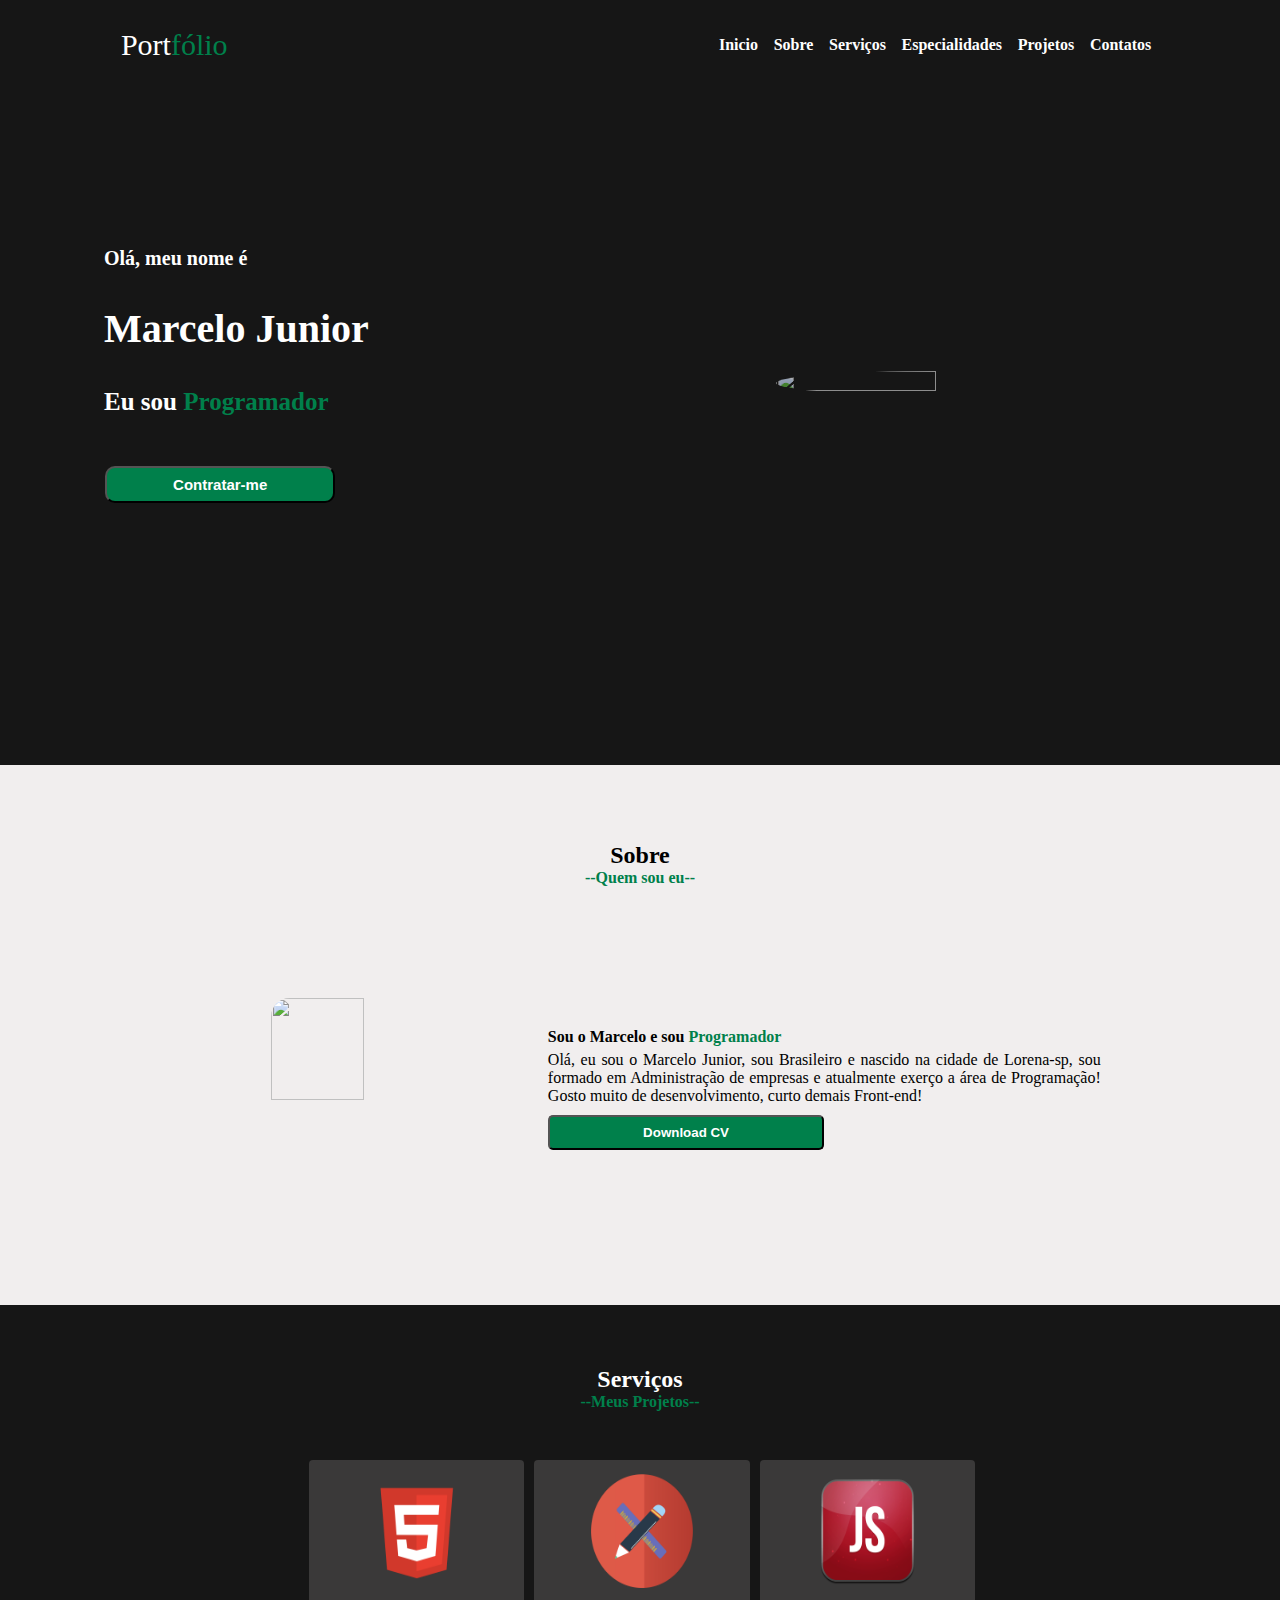
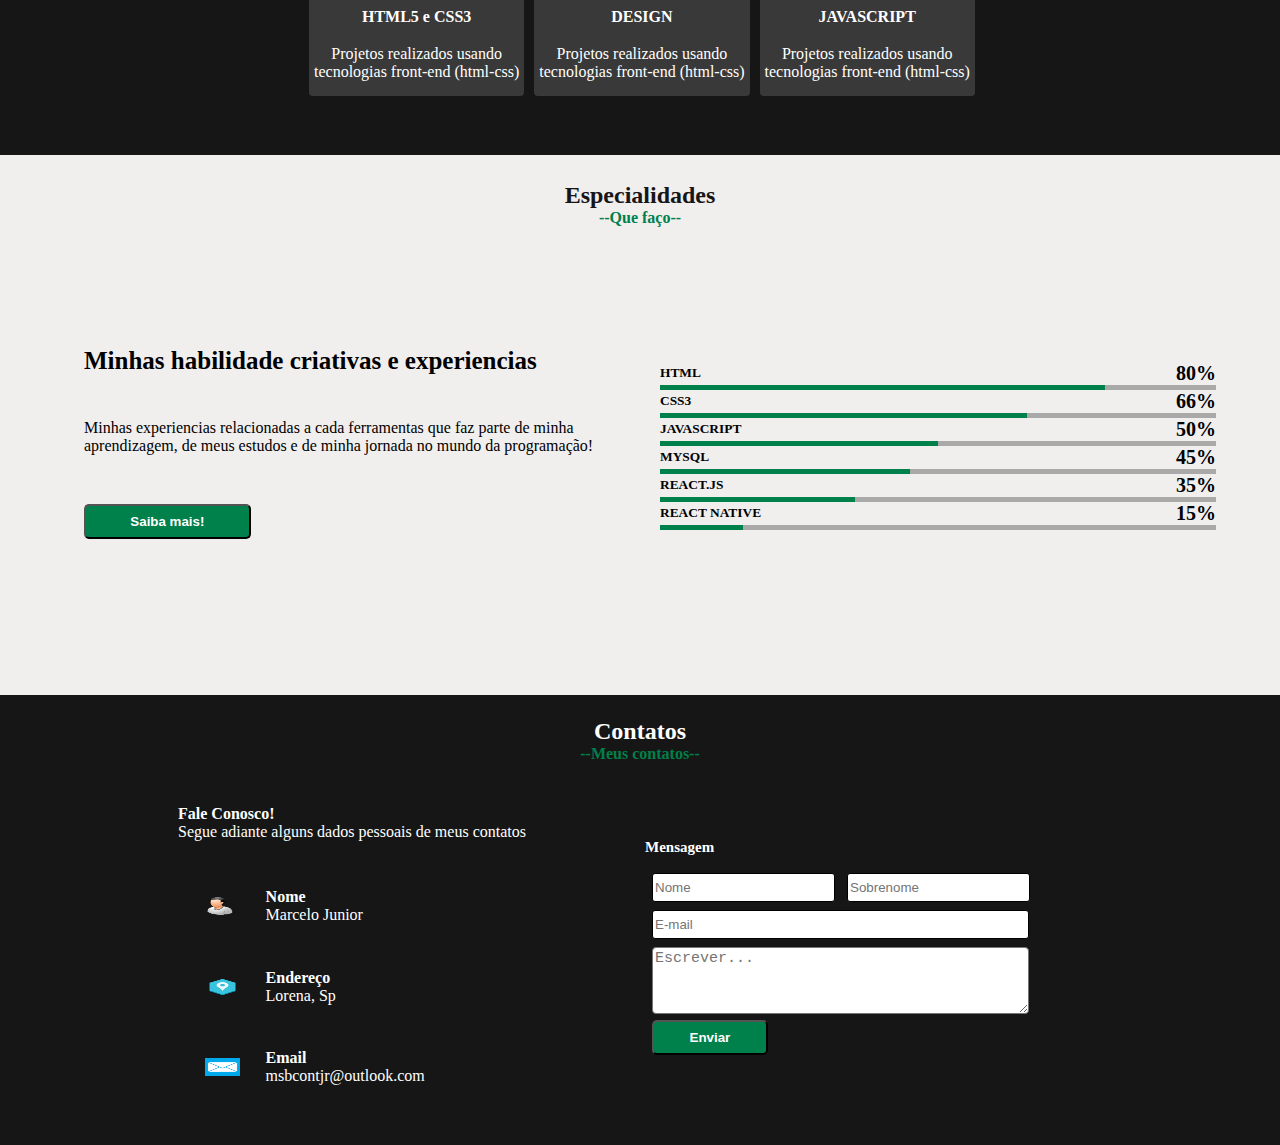
==== index.html @ 2ca40f36 "commit atualiado page projetos" ====
<!DOCTYPE html>
<html lang="en">
<head>
    <meta charset="UTF-8">
    <meta http-equiv="X-UA-Compatible" content="IE=edge">
    <meta name="viewport" content="width=device-width, initial-scale=1.0">
    <link rel="stylesheet" href="css/style.css">
    <title>Document</title>
    <script src="https://kit.fontawesome.com/20345792df.js" crossorigin="anonymous"></script>
</head>
<body>
    <!--HEADER COM NAV-->
    <div class="headerNavBar">
        <div>
            <span class="headerNavBarTemaPortifolio">Port<span class="headerNavBarTemafolio">fólio</span></span>
        </div>
            <div class="menu-toggle">
                <div class="one"></div>
                <div class="two"></div>
                <div class="three"></div>
            </div>
        <div class="headerNavBarLinks">
            <div>
                <a class="nav-link" href="#">Inicio</a>
            </div>
            <div>
                <a class="nav-link" href="#sobreLink">Sobre</a>
            </div>

            <div>
                <a class="nav-link" href="#servicoLink">Serviços</a>
            </div>
            <div>
                <a class="nav-link" href="#especialidadeLink">Especialidades</a>
            </div>
            <div>
                <a href="./page/projects.html" class="nav-link" href="#">Projetos</a>
            </div>
            <div>
                <a class="nav-link" href="#contatoLink">Contatos</a>
            </div>
        </div>
    </div>

    <!--APRESENTAÇAO COM FOTO-->
    <div class="apresentaçaoComFoto">
        <div class="apresentaçaoComFotoInformacoes">
            <h5>Olá, meu nome é</h5>
            <h2>Marcelo Junior</h2>
            <h4>Eu sou <span>Programador</span></h4>
            <button>Contratar-me</button>
        </div>
        <div class="apresentaçaoComFotoIMG">
            <img src="./img/eu1.jpg" alt="">
        </div>
    </div>

    <!--SOBRE QUEM SOU EU-->
    <div class="blocoBranco">
        <div class="sobreQuemSouEu">
            <a name='sobreLink'></a>
            <div class="sobreQuemSouEuTitulo">
                <h2>Sobre</h2>
                <h4>--Quem sou eu--</h4>
            </div>
            <div  class="sobreQuemSouEuFotoEInformacao">
                <div class="sobreQuemSouEuFotoEInformacaoFOTO">
                    <img src="./img/eu2.jpg" alt="">
                </div>
                <div class="sobreQuemSouEuFotoEInformacaoINFO">
                    <h4>Sou o Marcelo e sou <span>Programador</span></h4>
                    <p>Olá, eu sou o Marcelo Junior, sou Brasileiro e nascido na cidade de Lorena-sp,
                        sou formado em Administração de empresas e atualmente exerço a área de Programação!
                        Gosto muito de desenvolvimento, curto demais Front-end!
                    </p>
                    <div class="sobreQuemSouEuFotoEInformacaobtn">
                        <button id="btnDowloadCurriculo" onclick="DowloadCurriculo()">Download CV</button>
                    </div>
                </div>
            </div>
        </div>
    </div>

    <!--SERVIÇOS-->
    <div class="blocoPreto">
        <div class="servicos">
            <a name='servicoLink'></a>
            <div class="contatoTitulo">
                <h2>Serviços</h2>
                <h4><span>--</span>Meus Projetos<span>--</span></h4>
            </div>
            <div class="servicosCards">
                <div class="servicosCardsIndividual">
                    <img src="./img/html.ico" alt="">
                    <h4>HTML5 e CSS3</h4>
                    <p>Projetos realizados usando </br>tecnologias front-end (html-css)</p>
                </div>
                <div class="servicosCardsIndividual">
                    <img src="./img/design.ico" alt="">
                    <h4>DESIGN</h4>
                    <p>Projetos realizados usando </br>tecnologias front-end (html-css)</p>
                </div>
                <div class="servicosCardsIndividual">
                    <img src="./img/back.ico" alt="">
                    <h4>JAVASCRIPT</h4>
                    <p>Projetos realizados usando </br>tecnologias front-end (html-css)</p>
                </div>
                <div class="servicosCardsIndividual">
                    <img src="./img/Php.ico" alt="">
                    <h4>PHP</h4>
                    <p>Projetos realizados usando </br>tecnologias front-end (html-css)</p>
                </div>
                <div class="servicosCardsIndividual">
                    <img src="./img/REACT.png" alt="">
                    <h4>REACT.JS</h4>
                    <p>Projetos realizados usando </br>tecnologias front-end (html-css)</p>
                </div>
                <div class="servicosCardsIndividual">
                    <img src="./img/reactNative.ico" alt="">
                    <h4>REACT NATIVE</h4>
                    <p>Projetos realizados usando </br>tecnologias front-end (html-css)</p>
                </div>
            </div>    
        </div>
    </div>
    
    <!--ESPECIALIDADES-->
    <div class="blocoBranco mobileEspecialidade">
        <div class="Especialidade">
            <a name='especialidadeLink'></a>
            <div class="servicosTitulo">
                <h2>Especialidades</h2>
                <h4><span>--</span>Que faço<span>--</span></h4>
            </div>
            <div  class="EspecialidadeTextoEItens">
                <div class="EspecialidadeTexto">
                    <h3>Minhas habilidade criativas e experiencias</h3>
                    <p>Minhas experiencias relacionadas a cada ferramentas que faz parte de minha<br>
                        aprendizagem, de meus estudos e de minha jornada no mundo da programação!
                    </p>
                    <button>Saiba mais!</button>
                </div>
                <div class="EspecialidadeTodosItens">
                    <div class="EspecialidadeTodosItensItensEPorcentagens">
                        <h6>HTML</h6>
                        <span>80%</span>
                    </div>
                    <div class="LineEspecialHorizontal html"></div>
                    <div class="EspecialidadeTodosItensItensEPorcentagens">
                        <h6>CSS3</h6>
                        <span>66%</span>
                    </div>
                    <div class="LineEspecialHorizontal css"></div>
                    <div class="EspecialidadeTodosItensItensEPorcentagens">
                        <h6>JAVASCRIPT</h6>
                        <span>50%</span>
                    </div>
                    <div class="LineEspecialHorizontal js"></div>
                    <div class="EspecialidadeTodosItensItensEPorcentagens">
                        <h6>MYSQL</h6>
                        <span>45%</span>
                    </div>
                    <div class="LineEspecialHorizontal msq"></div>
                    <div class="EspecialidadeTodosItensItensEPorcentagens">
                        <h6>REACT.JS</h6>
                        <span>35%</span>
                    </div>
                    <div class="LineEspecialHorizontal reactjs"></div>
                    <div class="EspecialidadeTodosItensItensEPorcentagens">
                        <h6>REACT NATIVE</h6>
                        <span>15%</span>
                    </div>
                    <div class="LineEspecialHorizontal reactnative"></div>
                </div>
            </div>
        </div>
    </div>
    <!--CONTATOS-->
    <div class="blocoPreto mobileContact">
        <div class="contatos">
            <a name='contatoLink'></a>
            <div class="contatoTitulo">
                <h2 class="tituloContatos">Contatos</h2>
                <h4><span>--</span>Meus contatos<span>--</span></h4>
            </div>
            <div class="contatosTextoEINPUTS">
                <div class="textoEInfo">
                    <div>
                        <h4>Fale Conosco!</h4>
                        <p>Segue adiante alguns dados pessoais de meus contatos</p>
                    </div>
                    <div class="textoEInfoItens">
                        <div class="textoEInfoCadaItens">
                            <div  class="textoEInfoCadaItensIMG">
                                <img src="./img/People.ico" alt="">
                            </div>
                            <div class="textoEInfoCadaItensINFO">
                                <span>Nome</span>
                                <p>Marcelo Junior</p>
                            </div>
                        </div>

                        <div class="textoEInfoCadaItens">
                            <div class="textoEInfoCadaItensIMG">
                                <img src="./img/Location.ico" alt="">
                            </div>
                            <div class="textoEInfoCadaItensINFO">
                                <span>Endereço</span>
                                <p>Lorena, Sp</p>
                            </div>
                        </div>

                        <div class="textoEInfoCadaItens">
                            <div class="textoEInfoCadaItensIMG">
                                <img src="./img/email.ico" alt="">
                            </div>
                            <div class="textoEInfoCadaItensINFO">
                                <span>Email</span>
                                <p>msbcontjr@outlook.com</p>
                            </div>
                        </div>
                    </div>
                </div>
                <div class="textoEInfoTxtINputButton">
                    <span>Mensagem</span>
                        <form action="https://api.staticforms.xyz/submit" method="post" class="card">
                            <div class="textoEInfoINput">
                                <input type="hidden" name="accessKey" value="f917bb33-921a-4ef4-b7b9-d3a45cd96eb2">
                                <input type="hidden" name="redirectTo" value="https://marcelinho21junior.github.io/meuPortifolio">
                                <div>
                                    <input type="text" class="nameEmail" id="name" required='true' name="name" placeholder="Nome">
                                    <input type="text" class="nameEmail" id="sobrename" required='true' name="sobrenome" placeholder="Sobrenome">
                                </div>
                                <div class="textoEInfoINputSobrenome">
                                    <input type="text" class="sobrenome" required='true' name="email" placeholder="E-mail">
                                </div>
                                <div class="textoEInfoINputTextarea">
                                    <textarea placeholder="Escrever..." name="message"></textarea>
                                </div>
                                
                                <button onclick="enviar()">Enviar</button>
                                <div id="res"></div>
                            </div>
                        </form>
                </div>
            </div>
        </div> 
    </div>
    <script src="./script/script.js"></script>
</body>
</html>
</body>
</html>
---- css/style.css ----
@import url('https://fonts.googleapis.com/css2?family=Ubuntu:ital,wght@1,300&display=swap');

*{
    margin: 0;
}

body{
    height: 100vh;
    width: 100vw;
    /*background-color: rgb(22, 22, 22);*/
}

/*-----------------headerNavBar-----------------*/
.headerNavBar{
    display: flex;
    justify-content:space-around;
    align-items: center;
    flex-direction: row;
    background-color: rgb(22, 22, 22);
    color: white;
    height: 10%;
    width: 100%;
    position: fixed;
}


.headerNavBarTemaPortifolio{
    font-size: 30px;
}

.headerNavBarTemafolio{
    color: #00804b;;
}

.headerNavBarLinks{
    display: flex;
    justify-content:space-around;
    align-items: center;
    flex-direction: row;
    width: 35%;
}

.nav-link{
    color: white;
    font-weight: 600;
    text-decoration: none;
}

.nav-link:hover{
    color: #00804b;
    font-weight: 600;
}

/*APRESENTAÇAO COM FOTO*/
.apresentaçaoComFoto{
    display: flex;
    justify-content:space-around;
    align-items:center;
    flex-direction: row;
    width: 100%;
    height: 85%;
    background-color: rgb(22, 22, 22);
}

.apresentaçaoComFotoIMG{
    width: 50%;
    display: flex;
    justify-content: center;
}

.apresentaçaoComFoto img{
    height: 50%;
    width: 50%;
    margin: 0 50px;
    border-radius: 50%;
    opacity: 70%;
}

.apresentaçaoComFotoInformacoes{
    display: flex;
    flex-direction: column;
    justify-content: space-around;
    color: white;
    width: 30%;
    height: 40%;
    margin: 0 80px;
}

.apresentaçaoComFotoInformacoes h5{/*ola meu nome é*/
    font-size: 20px;
}

.apresentaçaoComFotoInformacoes h2{/*marcelo junior*/
    font-size: 40px;
}

.apresentaçaoComFotoInformacoes h4{/*eu sou...programador*/
    font-size: 25px;
}

.apresentaçaoComFotoInformacoes h4 span{/*programador*/
    color: #00804b;
}

.apresentaçaoComFotoInformacoes button{/*Button*/
    margin: 15px 1px;/*cima e baixo*/
    background-color: #00804b;
    color: white;
    width: 60%;
    padding: 8px;
    font-size: 15px;
    font-weight: 600;
    border-radius: 10px;
}

.apresentaçaoComFotoInformacoes button:hover{/*Button hover*/
    margin: 15px 1px;/*cima e baixo*/
    background-color: rgb(22, 22, 22);
    color: #00804b;
    transition: background-color .5s;
}

/*SOBRE QUEM SOU EU*/
.sobreQuemSouEu{
    display: flex;
    justify-content:space-around;
    align-items: center;
    flex-direction: column;
    height: 90%;
    width: 90%;
}

.sobreQuemSouEu img{
    height: 55%;
    width: 50%;
    border-radius: 10%;
}

.sobreQuemSouEuTitulo{/*TITULO SOBRE E QUEM SOU EU*/
    display: flex;
    justify-content:center;
    align-items: center;
    flex-direction: column;
    width: 100%;
}

.sobreQuemSouEuTitulo h4{/*TITULO QUEM SOU EU*/
    color: #00804b;
}

.sobreQuemSouEuFotoEInformacao{
    display: flex;
    justify-content:space-around;
    align-items: center;
    flex-direction: row;
    width: 80%;
    height: 70%;
}

.sobreQuemSouEuFotoEInformacaoFOTO{/*esquerdo foto*/
    display: flex;
    justify-content:center;
    align-items: center;
    width: 40%;
    height: 100%;
}

.sobreQuemSouEuFotoEInformacaoINFO{/*Direito Informaçoes e button*/
    display: flex;
    justify-content:center;
    align-items: center;
    flex-direction: column;
    width: 60%;
    height: 100%;
}

.sobreQuemSouEuFotoEInformacaoINFO h4{/*Eu sou o marcelo e sou...*/
    width: 100%;
    text-align: start;
}

.sobreQuemSouEuFotoEInformacaoINFO h4 span{/*...programador*/
    color: #00804b;
}

.sobreQuemSouEuFotoEInformacaoINFO p{/*texto de apresentação*/
    text-align: justify;
    margin: 5px 0;
    font-weight: 500;
}

.sobreQuemSouEuFotoEInformacaobtn{/*info e foto posicionamento butao*/
    width: 100%;
    text-align: end;
}

.sobreQuemSouEuFotoEInformacaoINFO button{/*info e foto butao*/
    display: flex;
    justify-content: center;
    align-items: center;
    padding: 8px;
    border-radius: 5px;
    width: 50%;
    margin: 5px 0;
    background-color: #00804b;
    color: white;
    font-weight: 600;
}

.sobreQuemSouEuFotoEInformacaoINFO button:hover{/*info e foto butao HOVER*/
    background-color: white;
    color:#00804b ;
    transition: background-color .5s;
}

/*SERVIÇOS*/
.servicos{/*SERVIÇOS*/
    display: flex;
    justify-content:space-around;
    align-items: center;
    flex-direction: column;
    height: 90%;
    width: 70%;
}

.servicosTitulo{/*SERVIÇOS tema*/
    display: flex;
    justify-content:center;
    align-items: center;
    flex-direction: column;
    min-width: 110px;
}

.servicosTitulo h2{
    color: white;
}

.servicosTitulo h4{
    color: #00804b;
}

.servicosCards{
    display: flex;
    justify-content:start;
    align-items: center;
    flex-direction: row;
    overflow-x: scroll;
    overflow-y: hidden;
    white-space: nowrap;
    height: 70%;
    width: 75%;
}

.servicosCards::-webkit-scrollbar-thumb{
    background-color: rgb(58, 57, 57, 0.8);
    border-radius: 10px;
}

.servicosCards::-webkit-scrollbar{
    width: auto;
}

.servicosCardsIndividual{
    display: flex;
    justify-content:space-around;
    align-items: center;
    flex-direction: column;
    background: rgb(58, 57, 57);
    border-radius: 4px;
    padding: 5px;
    margin: 0 5px;
    height: 80%;
    width: auto;
}

.servicosCardsIndividual:hover{
    background: #00804b;
    transition: background-color .5s;
}

.servicosCardsIndividual img{
    height: 50%;
    width: 50%;
}

.servicosCardsIndividual i{
    color: burlywood;
}

.servicosCardsIndividual h4{
    color: white;
}

.servicosCardsIndividual p{
    text-align: center;
    font-size: auto;
    color: white;
}


/*ESPECIALIDADES*/
.Especialidade{
    height: 90%;
    width: 90%;
}

.servicosTitulo h2{
    color: rgb(22, 22, 22);
}

.EspecialidadeTextoEItens{
    display: flex;
    justify-content:center;
    align-items: center;
    flex-direction: row;
    height: 90%;
    width: 100%;
}

.EspecialidadeTexto{
    display: flex;
    justify-content: space-between;
    align-items: flex-start;
    flex-direction: column;
    width: 50%;
    height: 45%;
    margin: 0 20px;
}

.EspecialidadeTexto h3{
    font-size: 25px;
    font-weight: 600;
}

.EspecialidadeTexto button{
    display: flex;
    justify-content: center;
    align-items: center;
    padding: 8px;
    border-radius: 5px;
    width: 30%;
    margin: 5px 0;
    background-color: #00804b;
    color: white;
    font-weight: 600;
}

.EspecialidadeTexto button:hover{/*info e foto butao HOVER*/
    background-color: white;
    color:#00804b ;
    transition: background-color .5s;
}

.EspecialidadeTodosItens{
    width: 50%;
}

.EspecialidadeTodosItensItensEPorcentagens{
    display: flex;
    justify-content: space-between;
    align-items: center;
    font-size: 20px;
    font-weight: 700;
}

.LineEspecialHorizontal{
    width: 100%;
    height: 5px;
    background: darkgrey;
    position: relative;
}

.LineEspecialHorizontal::before{
    content: '';
    position: absolute;
    width: 80%;
    height: 100%;
    background-color: #00804b;
}

.html::before{
    width: 80%;
}

.css::before{
    width: 66%;
}

.js::before{
    width: 50%;
}

.msq::before{
    width: 45%;
}

.reactjs::before{
    width: 35%;
}

.reactnative::before{
    width: 15%;
}


/*CONTATOS*/
.contatos{
    height: 90%;
    width: 90%;
    color: white;
}

.contatoTitulo{
    display: flex;
    justify-content:center;
    align-items: center;
    flex-direction: column;
    min-width: 110px;
    color: white;
}

.contatoTitulo h4{
    color: #00804b;
}

.contatosTextoEINPUTS{
    display: flex;
    justify-content: space-around;
    align-items: center;
    height: 90%;
    width: 100%;
}

.textoEInfo{
    display: flex;
    justify-content: space-around;
    align-items: center;
    flex-direction: column;
    height: 90%;
    width:50%;
}

.textoEInfoItens{
    display: flex;
    justify-content: space-between;
    align-items: flex-start;
    flex-direction: column;
    width: 80%;
    flex-direction: column;
    width: 60%;
    height: 60%;
}

.textoEInfoCadaItens{
    display: flex;
    flex-direction: row;
    align-items: center;
    justify-content: space-around;
    width: 100%;
}

.textoEInfoCadaItensIMG{
    display: flex;
    justify-content: center;
    align-items: center;
    height: 100%;
    width: 30%;
}

.textoEInfoCadaItensIMG img{
    height: 50%;
    width: 40%;
}

.textoEInfoCadaItensINFO{
    height: 100%;
    width: 90%;
}

.textoEInfoCadaItensINFO span{
    font-weight: 900;
    width: 50%;
}

.textoEInfoTxtINputButton{
    display: flex;
    flex-direction: column;
    justify-content: center;
    align-items: flex-start;
    height: 87%;
    width: 50%;
}

.textoEInfoTxtINputButton span{
    font-size: 15px;
    font-weight: 600;
    color: white;
    margin: 5px 5px;
}

.textoEInfoINput{
    display: flex;
    flex-direction: column;
    justify-content: center;
    align-items: flex-start;
    margin: 8px;
    height: 100%;
}

.textoEInfoINput input{
    height: 25px;
    border-radius: 3px;
    border: 1px solid black;
    margin: 4px;
}

.textoEInfoINputSobrenome{
    width: 100%;
}

.sobrenome{
    width: 96%;
}

.textoEInfoINputTextarea{
    width: 100%;
    height: 100%;
}

.textoEInfoINput textarea{
    margin: 4px;
    width: 96%;
    height: 90%;
    border-radius: 4px;
    font-size: 15px;
}

.textoEInfoTxtINputButton button{
    display: flex;
    justify-content: center;
    align-items: center;
    padding: 8px;
    border-radius: 5px;
    width: 30%;
    margin: 9px 4px;
    background-color: #00804b;
    color: white;
    font-weight: 600;
    cursor: pointer;
}

.textoEInfoTxtINputButton button:hover{
    background-color: white;
    color:#00804b ;
    transition: background-color .5s;
}


/*BLOCOS*/
.blocoBranco{
    display: flex;
    justify-content:space-around;
    align-items: center;
    flex-direction: row;
    background-color: rgb(241, 238, 238);
    width: 100%;
    height: 60%;
}

.blocoPreto{
    display: flex;
    justify-content:space-around;
    align-items: center;
    flex-direction: row;
    background-color: rgb(22, 22, 22);
    width: 100%;
    height: 50%;
}

/*MOBILE*/
@media(max-width:540px){
    .headerNavBarTemaPortifolio{
        display: none;
    }

    .headerNavBarLinks{
        display: none;
    }

    .one,.two,.three{
        background-color: #fff;
        width: 100%;
        height: 5px;
        margin: 6px auto;

        transition-duration: 0.3s;
    }
    
    .menu-toggle{
        width: 40px;
        height:0;
        margin-left: 180px;
    }

    .headerNavBar.on{
        position: absolute;
        top: 0;
        left: 0;

        width: 100vw;
        height: 100vh;
        background-color: #00804b;

        z-index: 10;

        display: flex;
        justify-content: center;
        align-items: center;
    }

    .headerNavBar.on .headerNavBarLinks{
        display: block;
        height: 100%;
        width: 100%;
    }

    .headerNavBar.on .menu-toggle{
        position: absolute;
        right: 80px;
        top: 22px;
        height: auto;
        background-color: red;
    }

    .headerNavBar.on .menu-toggle .one{
        transform: rotate(45deg) translate(7px, 7px);
    }

    .headerNavBar.on .menu-toggle .two{
        opacity: 0;
    }

    .headerNavBar.on .menu-toggle .three{
        transform: rotate(-45deg) translate(8px, -9px);
    }

    .headerNavBar.on .headerNavBarLinks div{
        text-align: center;
        display: block;
    }

    .headerNavBar.on .headerNavBarLinks a{
        transition-duration: 0.5;
        font-size: 1rem;
        line-height: 6rem;
        display: block;
    }

    /*eu sou marcelo*/
    .apresentaçaoComFoto{
        display: flex;
        flex-direction: column;
        justify-content: center;
        align-items: center;
        text-align: center;
        width: 100%;
    }

    .apresentaçaoComFoto button{
        display: flex;
        align-items: center;
        justify-content: center;
        width: 100%;
    }

    .apresentaçaoComFoto img{
        display: none;
    }

    /*sobreQuemSouEu*/
    .sobreQuemSouEuTitulo{
        display: none;
    }

    .sobreQuemSouEuFotoEInformacao{
        display: flex;
        align-items: center;
        justify-content: center;
        flex-direction: column;
        height: 100%;
    }

    .sobreQuemSouEuFotoEInformacaoINFO{
        display: flex;
        align-items: center;
        justify-content: center;
        width: 100%;
    }

    .sobreQuemSouEuFotoEInformacaoINFO h4{
        text-align: center;
        font-weight: 900;
    }

    .sobreQuemSouEuFotoEInformacaobtn button{
        width: 100%;
    }

    /*ESPECIALIDADES*/
    .mobileEspecialidade{
        display: flex;
        flex-direction: column;
        height: 90%;
    }

    .servicosTitulo{
        display: none;
    }

    .EspecialidadeTexto{
        text-align: center;
    }

    .EspecialidadeTextoEItens{
        display: flex;
        justify-content: space-around;
        align-items: center;
        flex-direction: column;
        height: 100%;
        width: 100%;
    }

    .EspecialidadeTodosItensItensEPorcentagens{
        display: flex;
        width: 100%;
    }

    .EspecialidadeTextoEItens button{
        display: none;
    }

    /*CONTATOS*/
    .mobileContact{
        display: flex;
        height: 90%;
        width: 100%;
    }

    .contatoTitulo{
        display: none;
    }

    .contatosTextoEINPUTS{
        height: 100%;
        width: 100%;
        display: flex;
        flex-direction: column;
    }

    .textoEInfo{
        display: flex;
        justify-content: space-around;
        align-items: flex-start;
    }

    .textoEInfoCadaItens{
        width: 250px;
    }

    .textoEInfoCadaItensIMG img{
        margin: 0 30px;
        width: 40%;
    }

    .textoEInfoTxtINputButton{
        width: 100%;
    }

    .textoEInfoINput{
        display: flex;
        flex-direction: column;
        width: 110%;
    }

    .textoEInfoINput input{
        width: 110%;
    }

    .textoEInfoINputSobrenome{
        width: 87%;
    }

    .textoEInfoTxtINputButton button{
        width: 98%;
    }
}
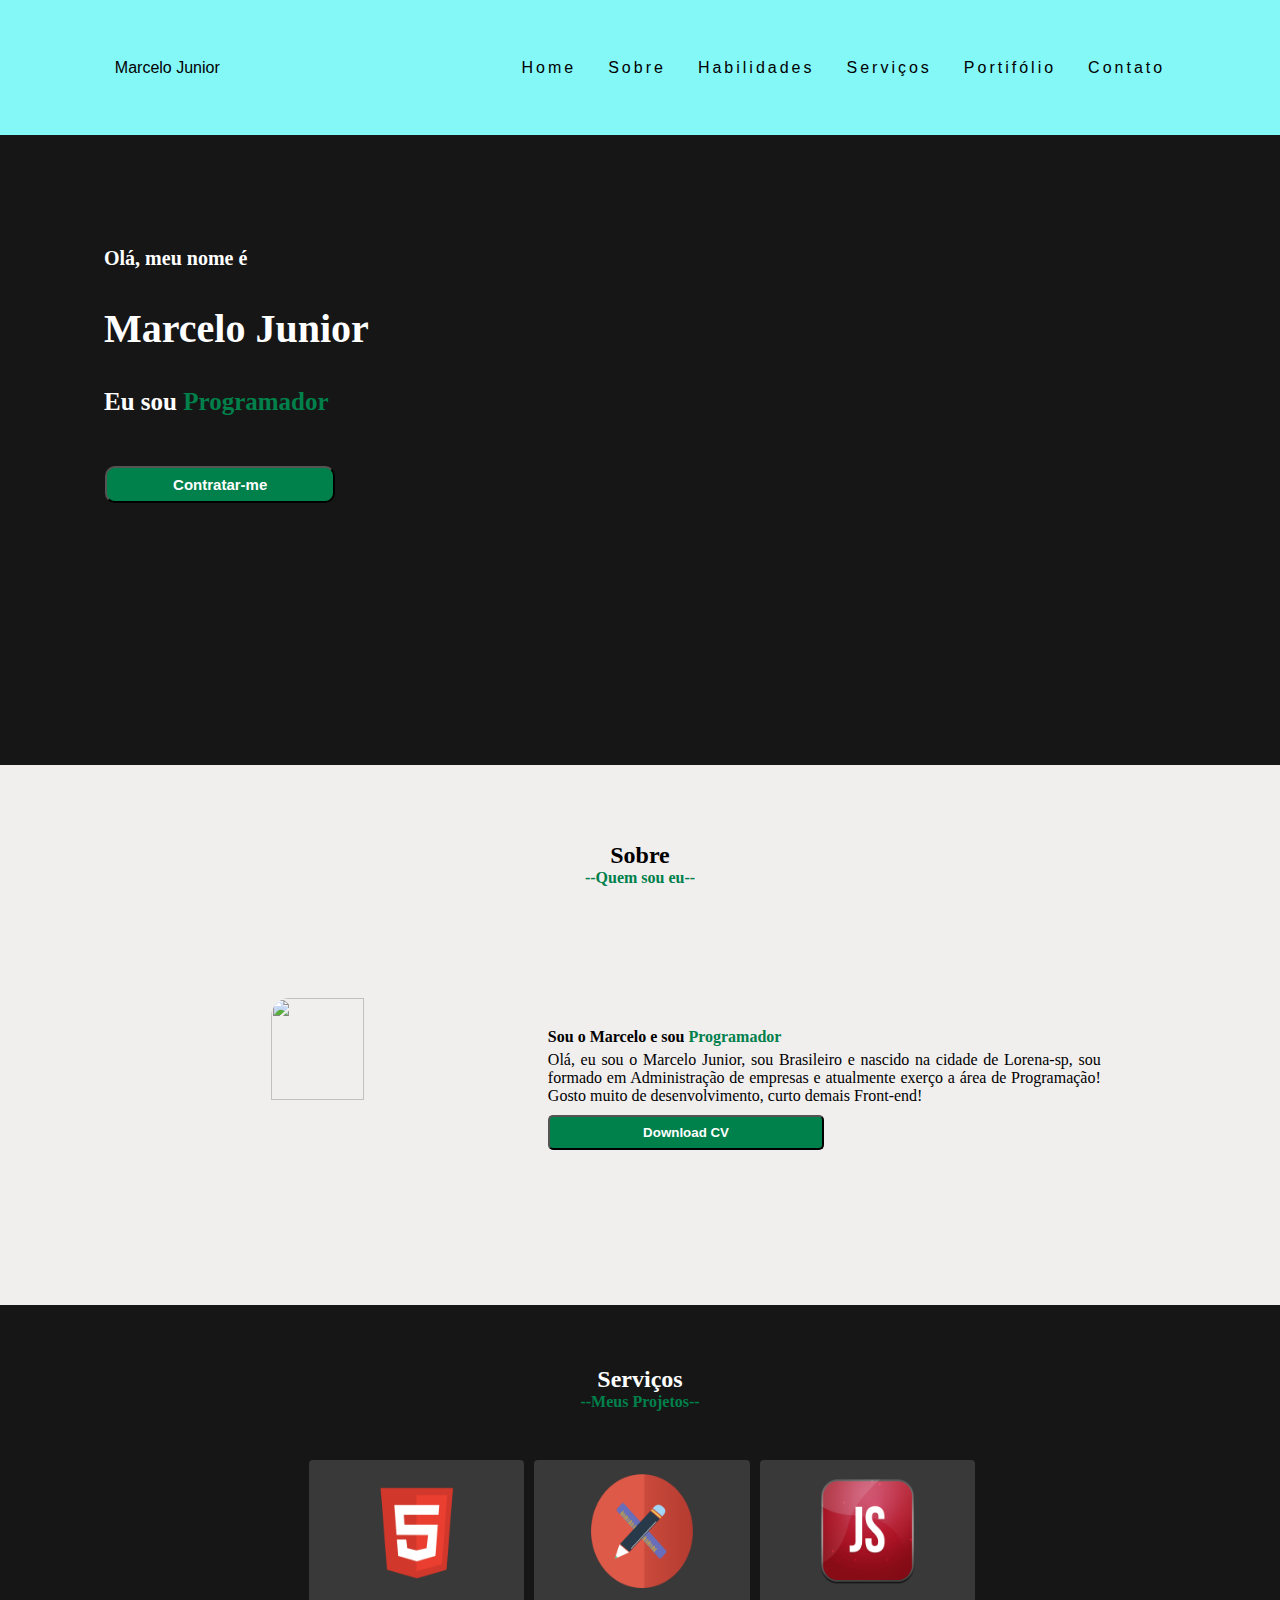
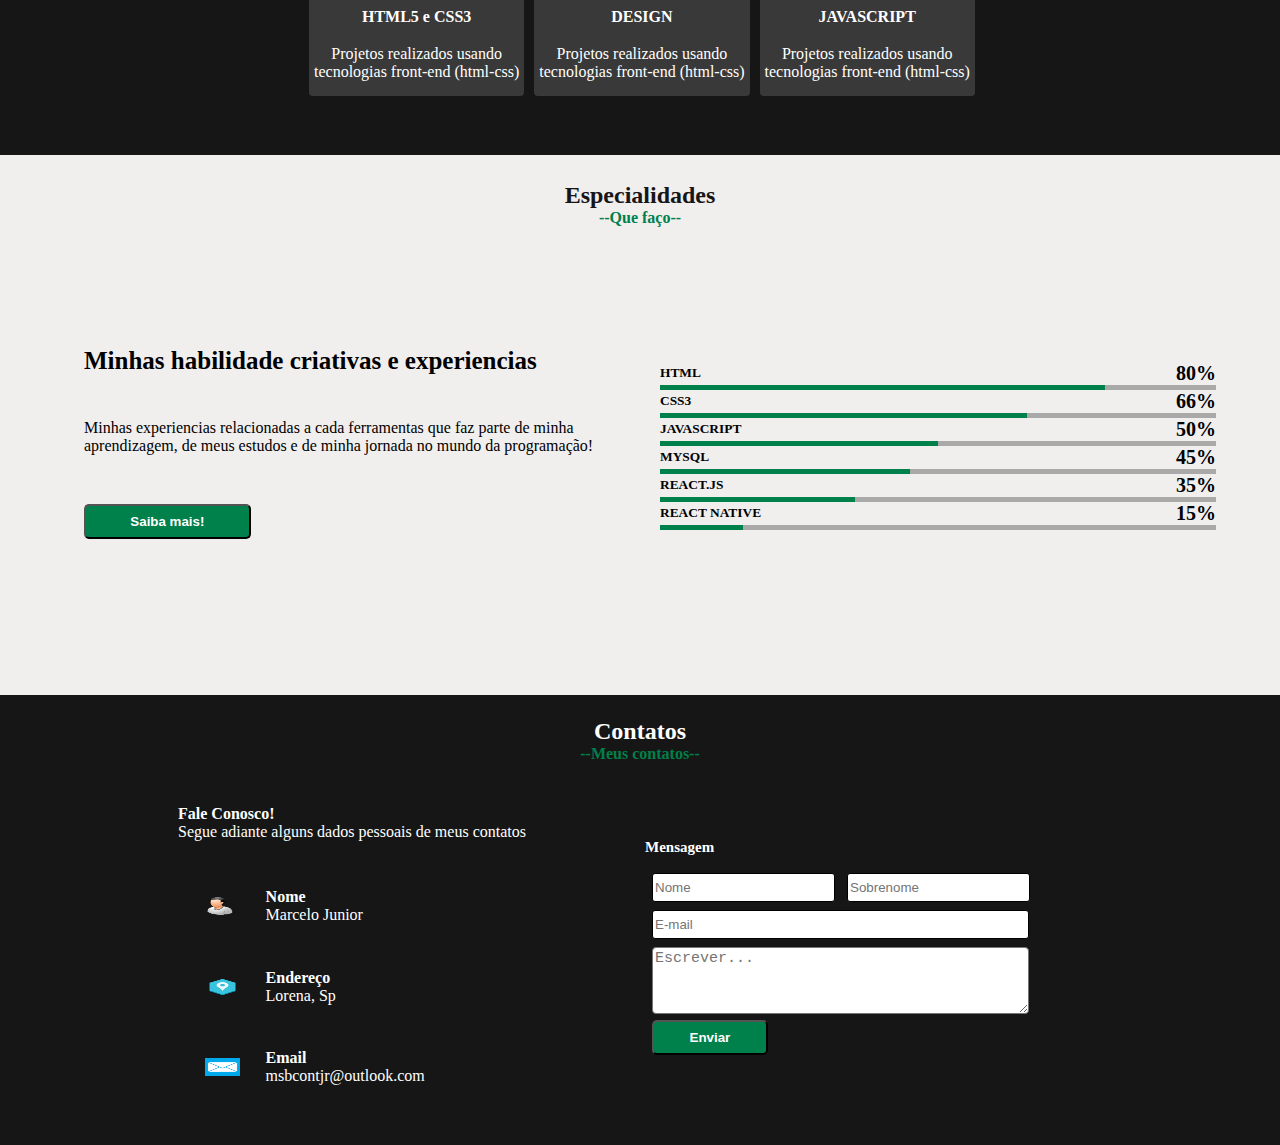
==== commit fae524de: "commit atualizaçao nav" ====
--- a/index.html
+++ b/index.html
@@ -5,41 +5,30 @@
     <meta http-equiv="X-UA-Compatible" content="IE=edge">
     <meta name="viewport" content="width=device-width, initial-scale=1.0">
     <link rel="stylesheet" href="css/style.css">
-    <title>Document</title>
+    <title>Marcelo Junior | Dev Front End</title>
     <script src="https://kit.fontawesome.com/20345792df.js" crossorigin="anonymous"></script>
 </head>
 <body>
     <!--HEADER COM NAV-->
     <div class="headerNavBar">
-        <div>
-            <span class="headerNavBarTemaPortifolio">Port<span class="headerNavBarTemafolio">fólio</span></span>
-        </div>
-            <div class="menu-toggle">
-                <div class="one"></div>
-                <div class="two"></div>
-                <div class="three"></div>
-            </div>
-        <div class="headerNavBarLinks">
-            <div>
-                <a class="nav-link" href="#">Inicio</a>
-            </div>
-            <div>
-                <a class="nav-link" href="#sobreLink">Sobre</a>
-            </div>
-
-            <div>
-                <a class="nav-link" href="#servicoLink">Serviços</a>
-            </div>
-            <div>
-                <a class="nav-link" href="#especialidadeLink">Especialidades</a>
-            </div>
-            <div>
-                <a href="./page/projects.html" class="nav-link" href="#">Projetos</a>
-            </div>
-            <div>
-                <a class="nav-link" href="#contatoLink">Contatos</a>
-            </div>
-        </div>
+        <header>
+            <nav>
+                <span>Marcelo Junior</span>
+                <div class="mobile-menu">
+                    <div class="line1"></div>
+                    <div class="line2"></div>
+                    <div class="line3"></div>
+                </div>
+                <ul class="nav-list">
+                    <li><a href="">Home</a></li>
+                    <li><a href="">Sobre</a></li>
+                    <li><a href="">Habilidades</a></li>
+                    <li><a href="">Serviços</a></li>
+                    <li><a href="">Portifólio</a></li>
+                    <li><a href="">Contato</a></li>
+                </ul>
+            </nav>
+        </header>
     </div>
 
     <!--APRESENTAÇAO COM FOTO-->
@@ -51,7 +40,8 @@
             <button>Contratar-me</button>
         </div>
         <div class="apresentaçaoComFotoIMG">
-            <img src="./img/eu1.jpg" alt="">
+            <!--<img src="./img/astronaut.svg" alt="">-->
+            
         </div>
     </div>
 
--- a/css/style.css
+++ b/css/style.css
@@ -12,43 +12,110 @@
 
 /*-----------------headerNavBar-----------------*/
 .headerNavBar{
-    display: flex;
-    justify-content:space-around;
-    align-items: center;
-    flex-direction: row;
-    background-color: rgb(22, 22, 22);
-    color: white;
-    height: 10%;
-    width: 100%;
     position: fixed;
-}
-
-
-.headerNavBarTemaPortifolio{
-    font-size: 30px;
-}
-
-.headerNavBarTemafolio{
-    color: #00804b;;
-}
-
-.headerNavBarLinks{
-    display: flex;
-    justify-content:space-around;
-    align-items: center;
-    flex-direction: row;
-    width: 35%;
-}
-
-.nav-link{
-    color: white;
-    font-weight: 600;
+    width: 100%;
+}
+
+a{
+    color: black;
     text-decoration: none;
 }
 
-.nav-link:hover{
-    color: #00804b;
-    font-weight: 600;
+a:hover{
+    opacity: 0.7;
+}
+
+nav{
+    display: flex;
+    justify-content: space-around;
+    align-items: center;
+    font-family:sans-serif;
+    background-color: rgb(132, 247, 247);
+    height: 15vh;
+}
+
+.nav-list{
+    list-style: none;
+    display: flex;
+}
+
+.nav-list li{
+    letter-spacing: 3px;
+    margin-left: 32px;
+}
+
+.mobile-menu{
+    display: none;
+    cursor: pointer;
+}
+
+.mobile-menu div{
+    width: 32px;
+    height: 2px;
+    background: black;
+    margin: 8px;
+}
+
+@media(max-width: 999px){
+    body{
+        overflow-x: hidden;
+    }
+
+    .nav-list{
+        position: absolute;
+        top: 15vh;
+        right: 0;
+        width: 50vw;
+        height: 92vh;
+        background-color: black;
+        flex-direction: column;
+        align-items: center;
+        justify-content: space-around;
+        transform: translateX(100%);
+        transition: transform 0.3s ease-in;
+    }
+
+    .nav-list li{
+        margin-left: 0;
+        opacity: 0;
+    }
+
+    .mobile-menu{
+        display: block;
+    }
+
+    .nav-list.active{
+        transform: translateX(0);
+    }
+
+    a{
+        color: white;
+    }
+
+    @keyframes navLinkFade {
+        from{
+            opacity: 0;
+            transform: translateX(50px);
+        }
+        to{
+            opacity: 1;
+            transform: translateX(0);
+        }
+    }
+
+    .mobile-menu.active .line1{
+        background: red;
+        transform: rotate(-45deg) translate(-8px, 8px);
+    }
+
+    .mobile-menu.active .line2{
+        opacity: 0;   
+    }
+
+    .mobile-menu.active .line3{
+        background: red;
+        transform: rotate(45deg) translate(-5px, -7px);
+    }
 }
 
 /*APRESENTAÇAO COM FOTO*/
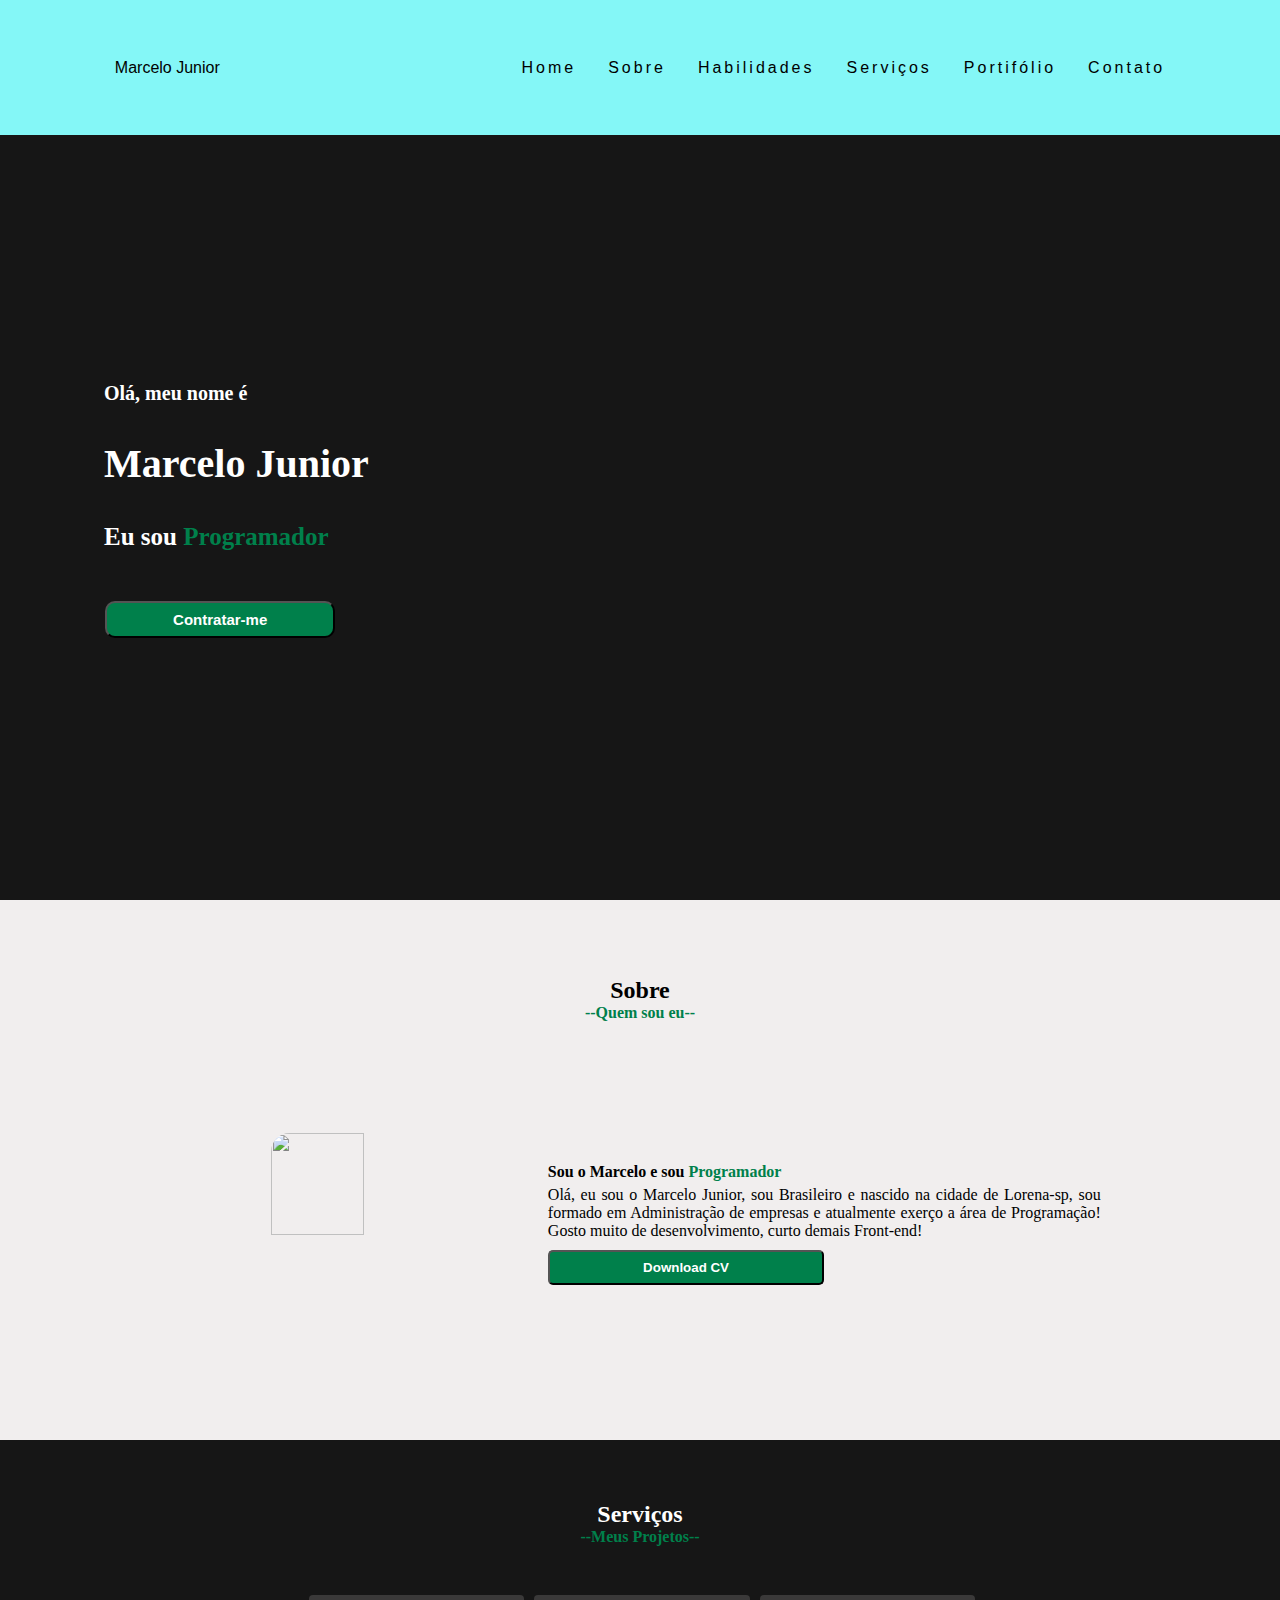
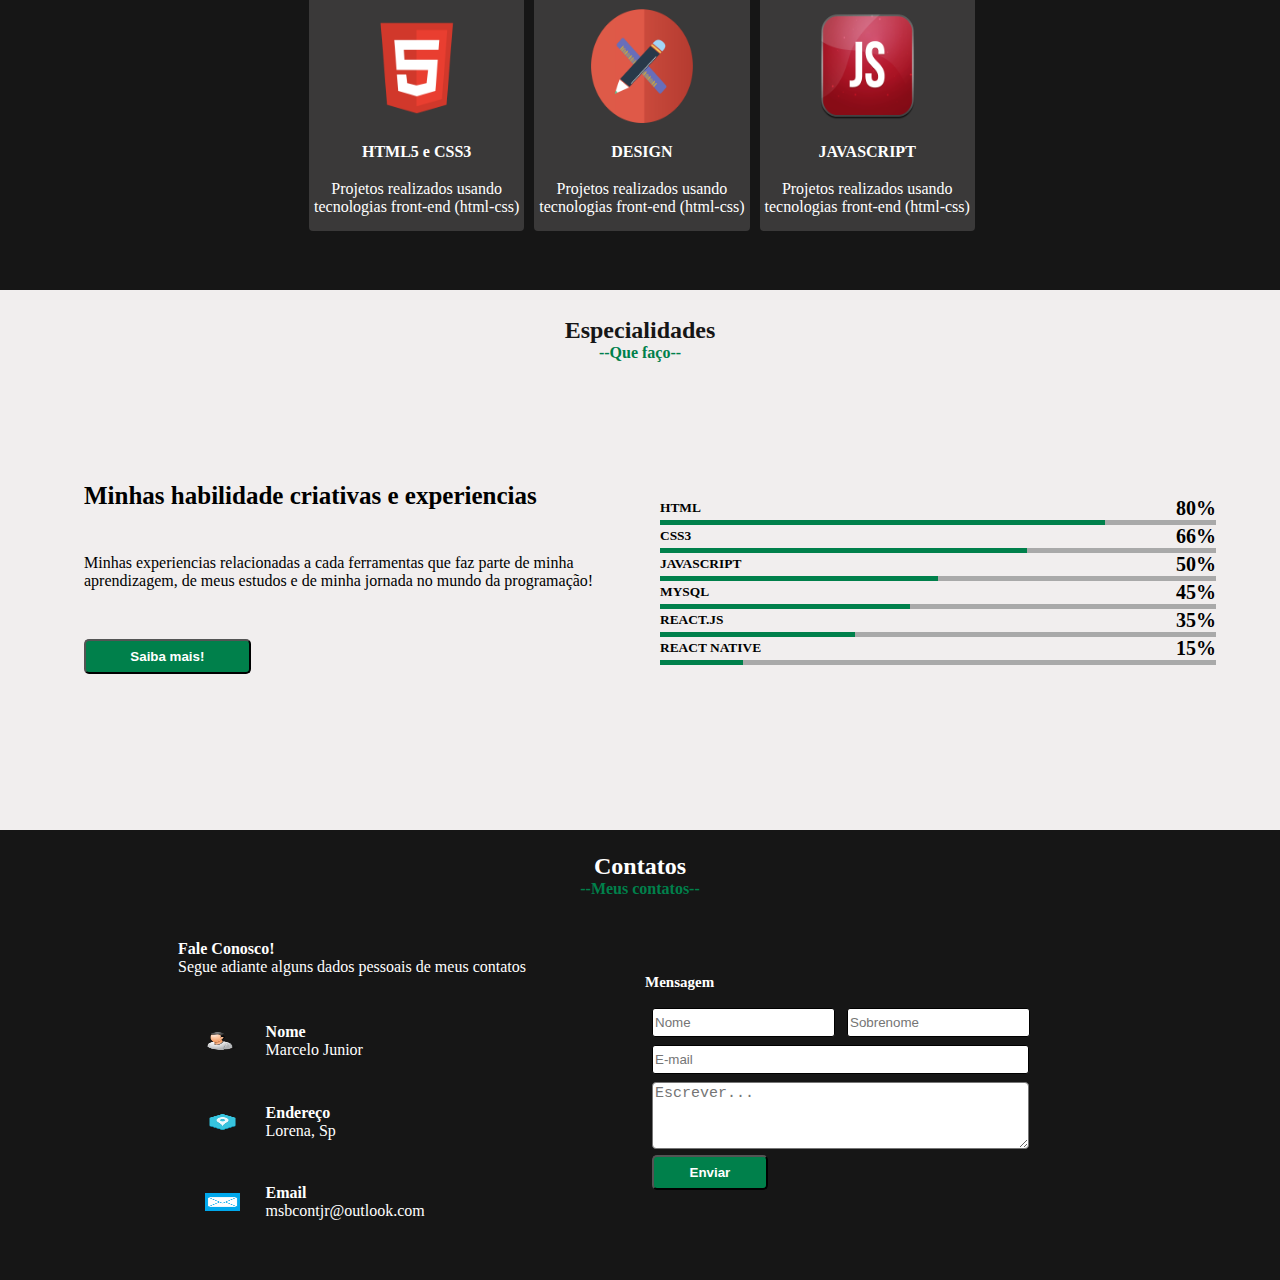
==== commit 7cad9b3e: "testemeta" ====
--- a/index.html
+++ b/index.html
@@ -3,7 +3,7 @@
 <head>
     <meta charset="UTF-8">
     <meta http-equiv="X-UA-Compatible" content="IE=edge">
-    <meta name="viewport" content="width=device-width, initial-scale=1.0">
+    <meta name="viewport" content="width=device-width, initial-scale=1, minimum-scale=1">
     <link rel="stylesheet" href="css/style.css">
     <title>Marcelo Junior | Dev Front End</title>
     <script src="https://kit.fontawesome.com/20345792df.js" crossorigin="anonymous"></script>
@@ -21,7 +21,7 @@
                 </div>
                 <ul class="nav-list">
                     <li><a href="">Home</a></li>
-                    <li><a href="">Sobre</a></li>
+                    <li><a href="#sobreLink">Sobre</a></li>
                     <li><a href="">Habilidades</a></li>
                     <li><a href="">Serviços</a></li>
                     <li><a href="">Portifólio</a></li>
--- a/css/style.css
+++ b/css/style.css
@@ -11,10 +11,7 @@
 }
 
 /*-----------------headerNavBar-----------------*/
-.headerNavBar{
-    position: fixed;
-    width: 100%;
-}
+
 
 a{
     color: black;
@@ -32,6 +29,7 @@
     font-family:sans-serif;
     background-color: rgb(132, 247, 247);
     height: 15vh;
+    width: 100%;
 }
 
 .nav-list{
@@ -66,7 +64,7 @@
         top: 15vh;
         right: 0;
         width: 50vw;
-        height: 92vh;
+        height: 90vh;
         background-color: black;
         flex-direction: column;
         align-items: center;
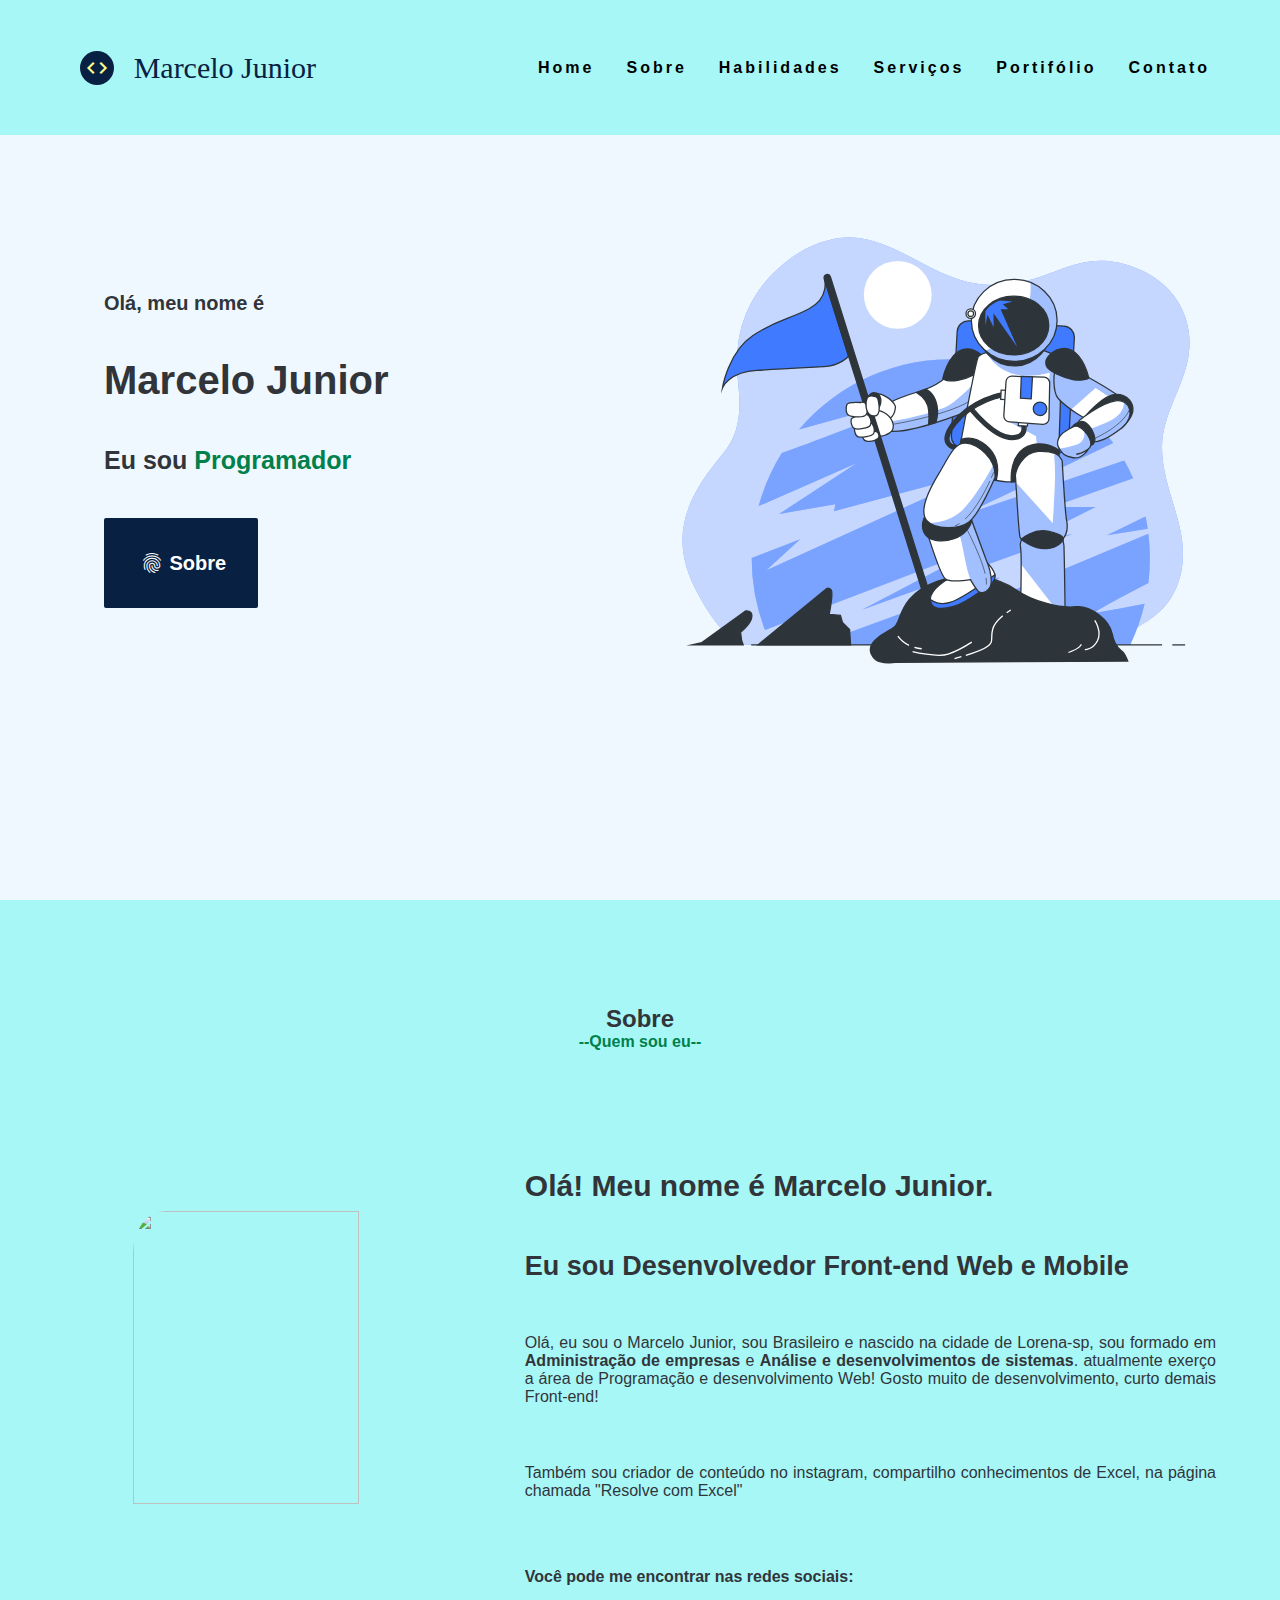
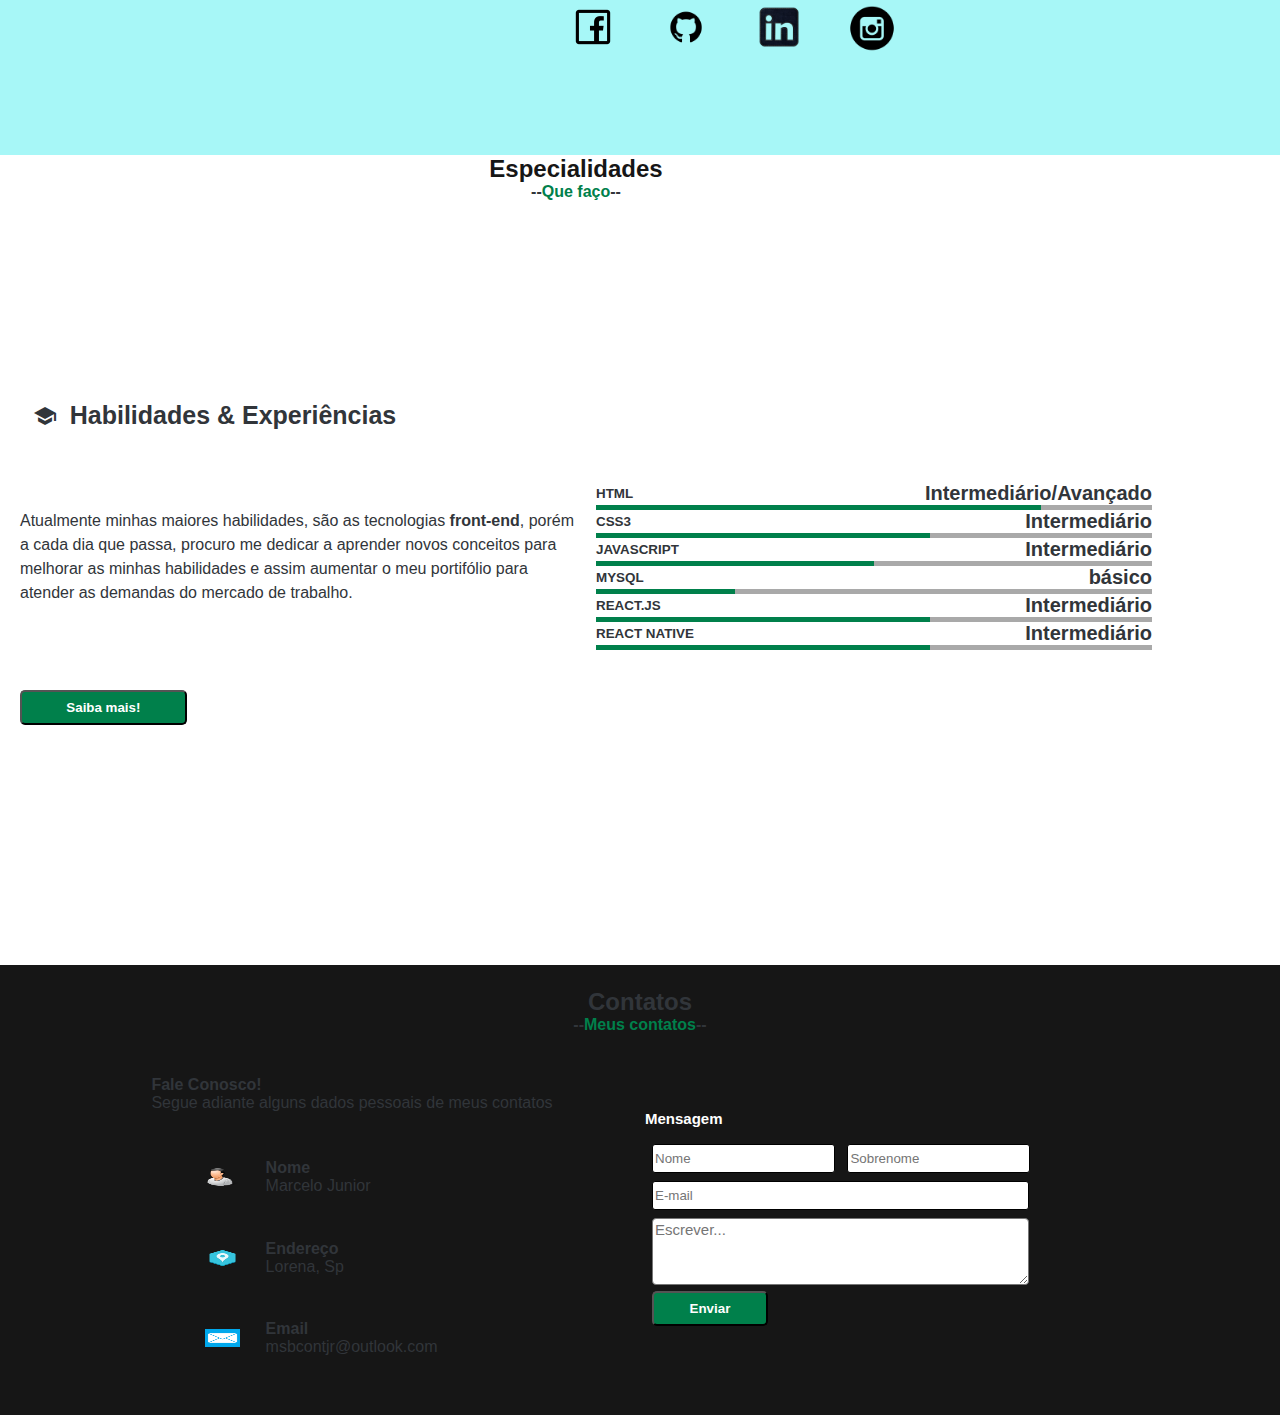
==== commit 3ab3d3d6: "commit continua" ====
--- a/index.html
+++ b/index.html
@@ -7,13 +7,19 @@
     <link rel="stylesheet" href="css/style.css">
     <title>Marcelo Junior | Dev Front End</title>
     <script src="https://kit.fontawesome.com/20345792df.js" crossorigin="anonymous"></script>
+    <link href="https://fonts.googleapis.com/icon?family=Material+Icons"
+      rel="stylesheet">
 </head>
 <body>
     <!--HEADER COM NAV-->
     <div class="headerNavBar">
         <header>
             <nav>
-                <span>Marcelo Junior</span>
+                <div class="iconName">
+                    <span class="material-icons code">code</span>
+                    <span class="nameMarcelo">Marcelo Junior</span>
+                </div>
+                
                 <div class="mobile-menu">
                     <div class="line1"></div>
                     <div class="line2"></div>
@@ -37,16 +43,19 @@
             <h5>Olá, meu nome é</h5>
             <h2>Marcelo Junior</h2>
             <h4>Eu sou <span>Programador</span></h4>
-            <button>Contratar-me</button>
+            <a href="#sobreLink" class="apresentaçaoComFotoInformacoesButtonIcon">
+                <div class="apresentaçaoComFotoInformacoesButtonIcon">
+                    <span class="material-icons apresentaçaoComFotoInformacoesIcon">fingerprint</span>
+                    <span class="apresentaçaoComFotoInformacoesButton">Sobre</span>
+                </div>
+            </a>
         </div>
         <div class="apresentaçaoComFotoIMG">
-            <!--<img src="./img/astronaut.svg" alt="">-->
-            
+            <img src="./img/astronaut.svg" alt="">
         </div>
     </div>
 
     <!--SOBRE QUEM SOU EU-->
-    <div class="blocoBranco">
         <div class="sobreQuemSouEu">
             <a name='sobreLink'></a>
             <div class="sobreQuemSouEuTitulo">
@@ -58,20 +67,38 @@
                     <img src="./img/eu2.jpg" alt="">
                 </div>
                 <div class="sobreQuemSouEuFotoEInformacaoINFO">
-                    <h4>Sou o Marcelo e sou <span>Programador</span></h4>
+                    <h4>Olá! Meu nome é Marcelo Junior.</h4>
+                    <h5>Eu sou Desenvolvedor Front-end Web e Mobile</h5>
                     <p>Olá, eu sou o Marcelo Junior, sou Brasileiro e nascido na cidade de Lorena-sp,
-                        sou formado em Administração de empresas e atualmente exerço a área de Programação!
+                        sou formado em <strong> Administração de empresas</strong> e <strong>Análise e desenvolvimentos de sistemas</strong>.
+                        atualmente exerço a área de Programação e desenvolvimento Web!
                         Gosto muito de desenvolvimento, curto demais Front-end!
                     </p>
-                    <div class="sobreQuemSouEuFotoEInformacaobtn">
-                        <button id="btnDowloadCurriculo" onclick="DowloadCurriculo()">Download CV</button>
-                    </div>
-                </div>
-            </div>
-        </div>
-    </div>
-
-    <!--SERVIÇOS-->
+                    <p>
+                        Também sou criador de conteúdo no instagram, compartilho conhecimentos de Excel, na página chamada "Resolve com Excel"
+                    </p>
+                    <div class="sobreQuemSouMsgIcons">
+                        <span>Você pode me encontrar nas redes sociais:</span>
+                        <div class="sobreQuemSouEuFotoEInformacaoIcons">
+                            <div>
+                                <a href="" class="sobreQuemSouiconA"><img src="./img/iconFace.png" alt=""></a>
+                            </div>
+                            <div>
+                                <a href="" class="sobreQuemSouiconA"><img src="./img/iiconGit.png" alt=""></a>
+                            </div>
+                            <div>
+                                <a href="" class="sobreQuemSouiconA"><img src="./img/iconLinkedin.png" alt=""></a>
+                            </div>
+                            <div>
+                                <a href="" class="sobreQuemSouiconA"><img src="./img/iconInsta.png" alt=""></a>
+                            </div>
+                        </div>
+                    </div>
+                </div>
+            </div>
+        </div>
+
+    <!--SERVIÇOS
     <div class="blocoPreto">
         <div class="servicos">
             <a name='servicoLink'></a>
@@ -113,9 +140,10 @@
             </div>    
         </div>
     </div>
+    -->
     
-    <!--ESPECIALIDADES-->
-    <div class="blocoBranco mobileEspecialidade">
+    
+    <!--ESPECIALIDADES - HABILIDADES-->
         <div class="Especialidade">
             <a name='especialidadeLink'></a>
             <div class="servicosTitulo">
@@ -124,47 +152,49 @@
             </div>
             <div  class="EspecialidadeTextoEItens">
                 <div class="EspecialidadeTexto">
-                    <h3>Minhas habilidade criativas e experiencias</h3>
-                    <p>Minhas experiencias relacionadas a cada ferramentas que faz parte de minha<br>
-                        aprendizagem, de meus estudos e de minha jornada no mundo da programação!
+                    <div class="EspecialidadeTextoIconTitle">
+                        <span class="material-icons">school</span>
+                        <h3>Habilidades & Experiências</h3>
+                    </div>
+                    <p>Atualmente minhas maiores habilidades, são as tecnologias <strong>front-end</strong>, porém a cada dia que passa, procuro me dedicar a aprender novos conceitos para melhorar as minhas 
+                        habilidades e assim aumentar o meu portifólio para atender as demandas do mercado de trabalho.
                     </p>
                     <button>Saiba mais!</button>
                 </div>
                 <div class="EspecialidadeTodosItens">
                     <div class="EspecialidadeTodosItensItensEPorcentagens">
                         <h6>HTML</h6>
-                        <span>80%</span>
+                        <span>Intermediário/Avançado</span>
                     </div>
                     <div class="LineEspecialHorizontal html"></div>
                     <div class="EspecialidadeTodosItensItensEPorcentagens">
                         <h6>CSS3</h6>
-                        <span>66%</span>
+                        <span>Intermediário</span>
                     </div>
                     <div class="LineEspecialHorizontal css"></div>
                     <div class="EspecialidadeTodosItensItensEPorcentagens">
                         <h6>JAVASCRIPT</h6>
-                        <span>50%</span>
+                        <span>Intermediário</span>
                     </div>
                     <div class="LineEspecialHorizontal js"></div>
                     <div class="EspecialidadeTodosItensItensEPorcentagens">
                         <h6>MYSQL</h6>
-                        <span>45%</span>
+                        <span>básico</span>
                     </div>
                     <div class="LineEspecialHorizontal msq"></div>
                     <div class="EspecialidadeTodosItensItensEPorcentagens">
                         <h6>REACT.JS</h6>
-                        <span>35%</span>
+                        <span>Intermediário</span>
                     </div>
                     <div class="LineEspecialHorizontal reactjs"></div>
                     <div class="EspecialidadeTodosItensItensEPorcentagens">
                         <h6>REACT NATIVE</h6>
-                        <span>15%</span>
+                        <span>Intermediário</span>
                     </div>
                     <div class="LineEspecialHorizontal reactnative"></div>
                 </div>
             </div>
         </div>
-    </div>
     <!--CONTATOS-->
     <div class="blocoPreto mobileContact">
         <div class="contatos">
--- a/css/style.css
+++ b/css/style.css
@@ -1,21 +1,53 @@
+/*
+    cores
+    azul : rgb(167, 247, 247)
+    branco: aliceblue
+*/
+
 @import url('https://fonts.googleapis.com/css2?family=Ubuntu:ital,wght@1,300&display=swap');
 
 *{
     margin: 0;
+    color: rgb(49, 53, 58);
+    font-family: sans-serif;
 }
 
 body{
     height: 100vh;
     width: 100vw;
+    color: #082142;
     /*background-color: rgb(22, 22, 22);*/
 }
 
 /*-----------------headerNavBar-----------------*/
-
+.headerNavBar{
+    border: 10px 5px 5px black;
+}
+
+.iconName{
+    display: flex;
+    justify-content: space-around;
+    align-items: center;
+    width: 20%;
+}
+
+.code{
+    color: rgb(253, 253, 139);
+    border-radius: 50%;
+    padding: 5px;
+    background-color: #082142;
+}
+
+.nameMarcelo{
+    color: #082142;
+    font-size: 30px;
+    font-family: 'Caveat', cursive;
+}
 
 a{
     color: black;
     text-decoration: none;
+    font-weight: 600;
 }
 
 a:hover{
@@ -24,10 +56,11 @@
 
 nav{
     display: flex;
+    position: fixed;
     justify-content: space-around;
     align-items: center;
     font-family:sans-serif;
-    background-color: rgb(132, 247, 247);
+    background-color: rgb(167, 247, 247);
     height: 15vh;
     width: 100%;
 }
@@ -57,6 +90,10 @@
 @media(max-width: 999px){
     body{
         overflow-x: hidden;
+    }
+
+    nav{
+        position: fixed;
     }
 
     .nav-list{
@@ -123,8 +160,8 @@
     align-items:center;
     flex-direction: row;
     width: 100%;
-    height: 85%;
-    background-color: rgb(22, 22, 22);
+    height: 100%;
+    background-color:aliceblue;
 }
 
 .apresentaçaoComFotoIMG{
@@ -133,13 +170,6 @@
     justify-content: center;
 }
 
-.apresentaçaoComFoto img{
-    height: 50%;
-    width: 50%;
-    margin: 0 50px;
-    border-radius: 50%;
-    opacity: 70%;
-}
 
 .apresentaçaoComFotoInformacoes{
     display: flex;
@@ -167,15 +197,26 @@
     color: #00804b;
 }
 
-.apresentaçaoComFotoInformacoes button{/*Button*/
-    margin: 15px 1px;/*cima e baixo*/
-    background-color: #00804b;
-    color: white;
-    width: 60%;
-    padding: 8px;
-    font-size: 15px;
-    font-weight: 600;
-    border-radius: 10px;
+.apresentaçaoComFotoInformacoesButtonIcon{
+    display: flex;
+    justify-content: center;
+    align-items: center;
+    background: #082142;
+    color: white;
+    width: 40%;
+    height: 25%;
+    border-radius: 2px;
+    cursor: pointer;
+}
+
+.apresentaçaoComFotoInformacoesIcon{
+    color: white;
+    margin: 5px;
+}
+
+.apresentaçaoComFotoInformacoesButton{
+    color: white;
+    font-size: 20px;
 }
 
 .apresentaçaoComFotoInformacoes button:hover{/*Button hover*/
@@ -191,8 +232,9 @@
     justify-content:space-around;
     align-items: center;
     flex-direction: column;
-    height: 90%;
-    width: 90%;
+    height: 95%;
+    width: 100%;
+    background-color: rgb(167, 247, 247);
 }
 
 .sobreQuemSouEu img{
@@ -218,7 +260,7 @@
     justify-content:space-around;
     align-items: center;
     flex-direction: row;
-    width: 80%;
+    width: 90%;
     height: 70%;
 }
 
@@ -230,9 +272,14 @@
     height: 100%;
 }
 
+.sobreQuemSouEuFotoEInformacaoFOTO img{
+    height: 70%;
+    width: 70%;
+}
+
 .sobreQuemSouEuFotoEInformacaoINFO{/*Direito Informaçoes e button*/
     display: flex;
-    justify-content:center;
+    justify-content:space-evenly;
     align-items: center;
     flex-direction: column;
     width: 60%;
@@ -241,6 +288,13 @@
 
 .sobreQuemSouEuFotoEInformacaoINFO h4{/*Eu sou o marcelo e sou...*/
     width: 100%;
+    font-size: 30px;
+    text-align: start;
+}
+
+.sobreQuemSouEuFotoEInformacaoINFO h5{/*Eu sou o marcelo e sou...*/
+    width: 100%;
+    font-size: 27px;
     text-align: start;
 }
 
@@ -276,6 +330,35 @@
     background-color: white;
     color:#00804b ;
     transition: background-color .5s;
+}
+
+.sobreQuemSouMsgIcons{
+    display: flex;
+    justify-content: space-evenly;
+    align-items: flex-start;
+    flex-direction: column;
+    width: 100%;
+    height: 20%;
+}
+
+.sobreQuemSouMsgIcons span{
+    font-weight: 600;
+}
+
+.sobreQuemSouEuFotoEInformacaoIcons{
+    display: flex;
+    justify-content: space-evenly;
+    align-items: center;
+    width: 60%;
+}
+
+.sobreQuemSouiconA{
+    height: 100%;
+}
+
+.sobreQuemSouiconA img{
+    height: 50px;
+    width: 50px;
 }
 
 /*SERVIÇOS*/
@@ -392,9 +475,21 @@
     margin: 0 20px;
 }
 
+.EspecialidadeTextoIconTitle{
+    display: flex;
+    justify-content: space-evenly;
+    align-items: center;
+    flex-direction: row;
+    width: 70%;
+}
+
 .EspecialidadeTexto h3{
     font-size: 25px;
     font-weight: 600;
+}
+
+.EspecialidadeTexto p{
+    line-height: 1.5;
 }
 
 .EspecialidadeTexto button{
@@ -448,7 +543,7 @@
 }
 
 .css::before{
-    width: 66%;
+    width: 60%;
 }
 
 .js::before{
@@ -456,15 +551,15 @@
 }
 
 .msq::before{
-    width: 45%;
+    width: 25%;
 }
 
 .reactjs::before{
-    width: 35%;
+    width: 60%;
 }
 
 .reactnative::before{
-    width: 15%;
+    width: 60%;
 }
 
 
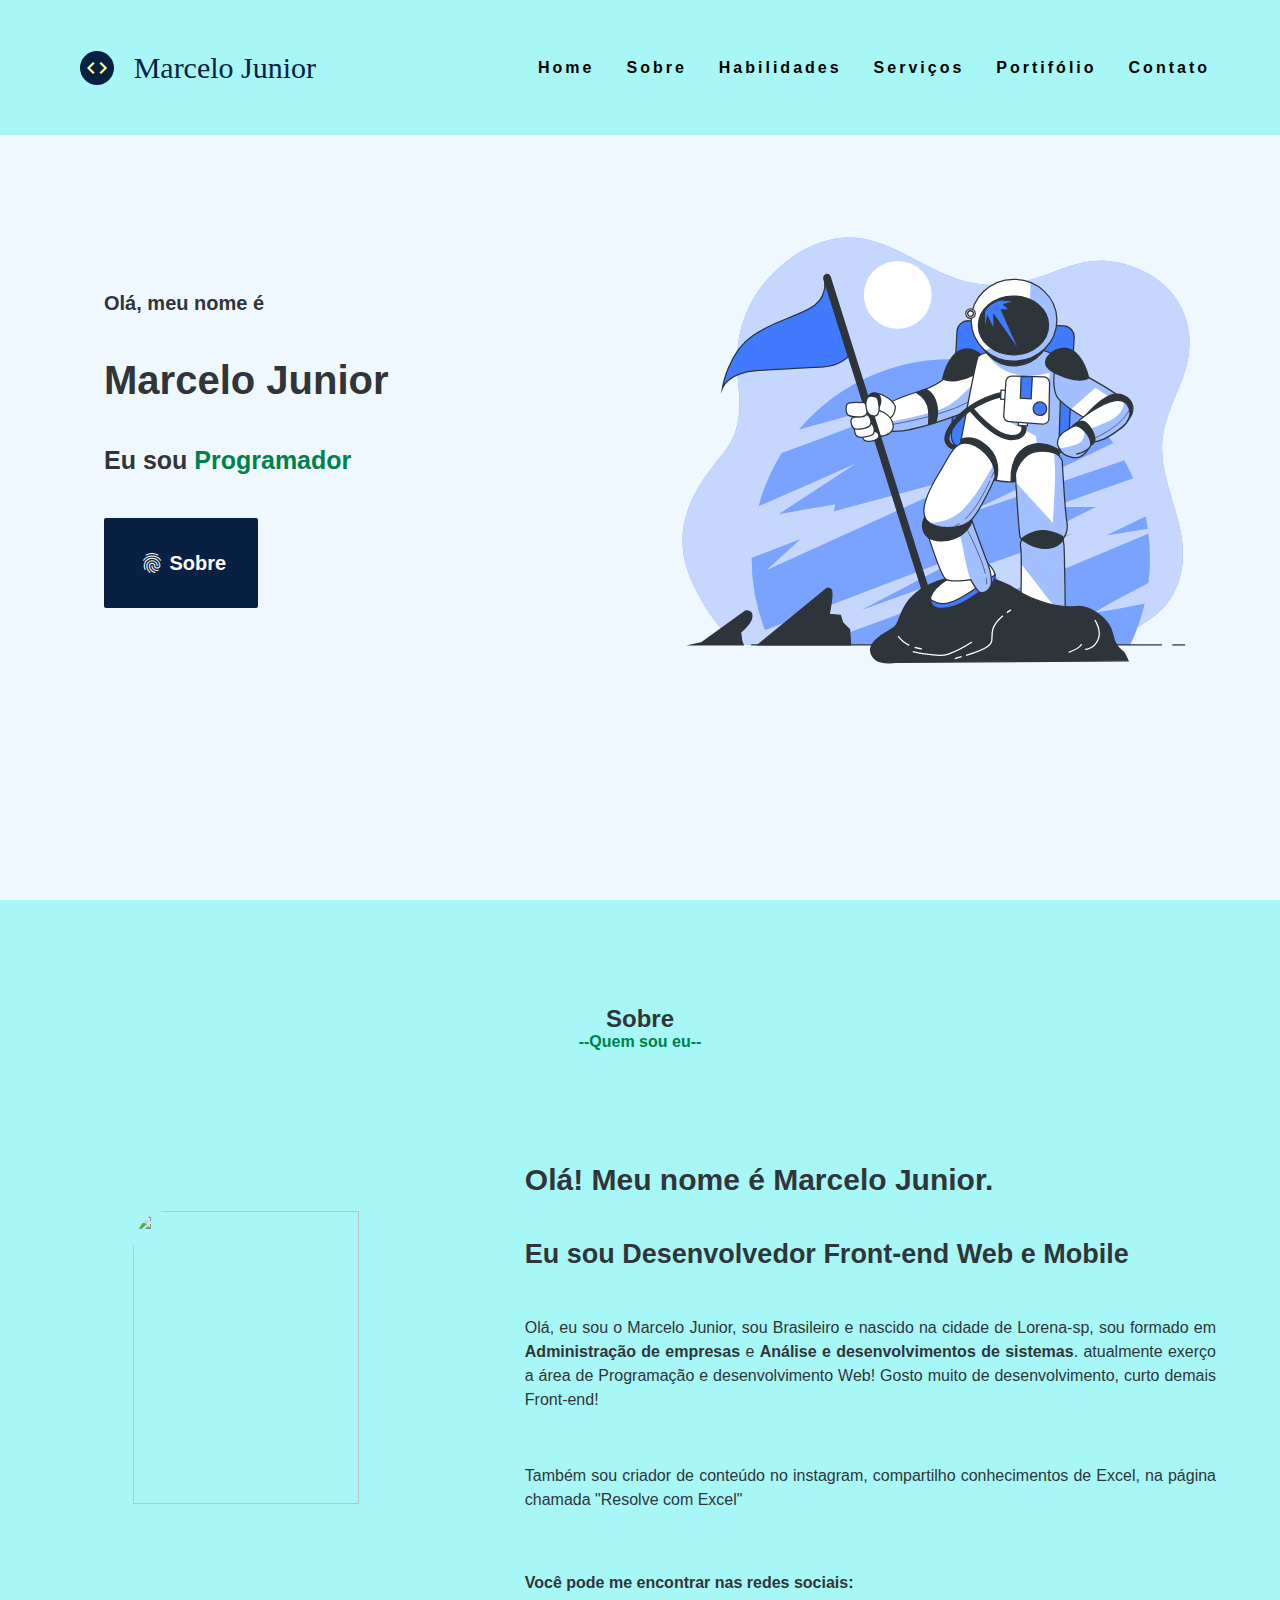
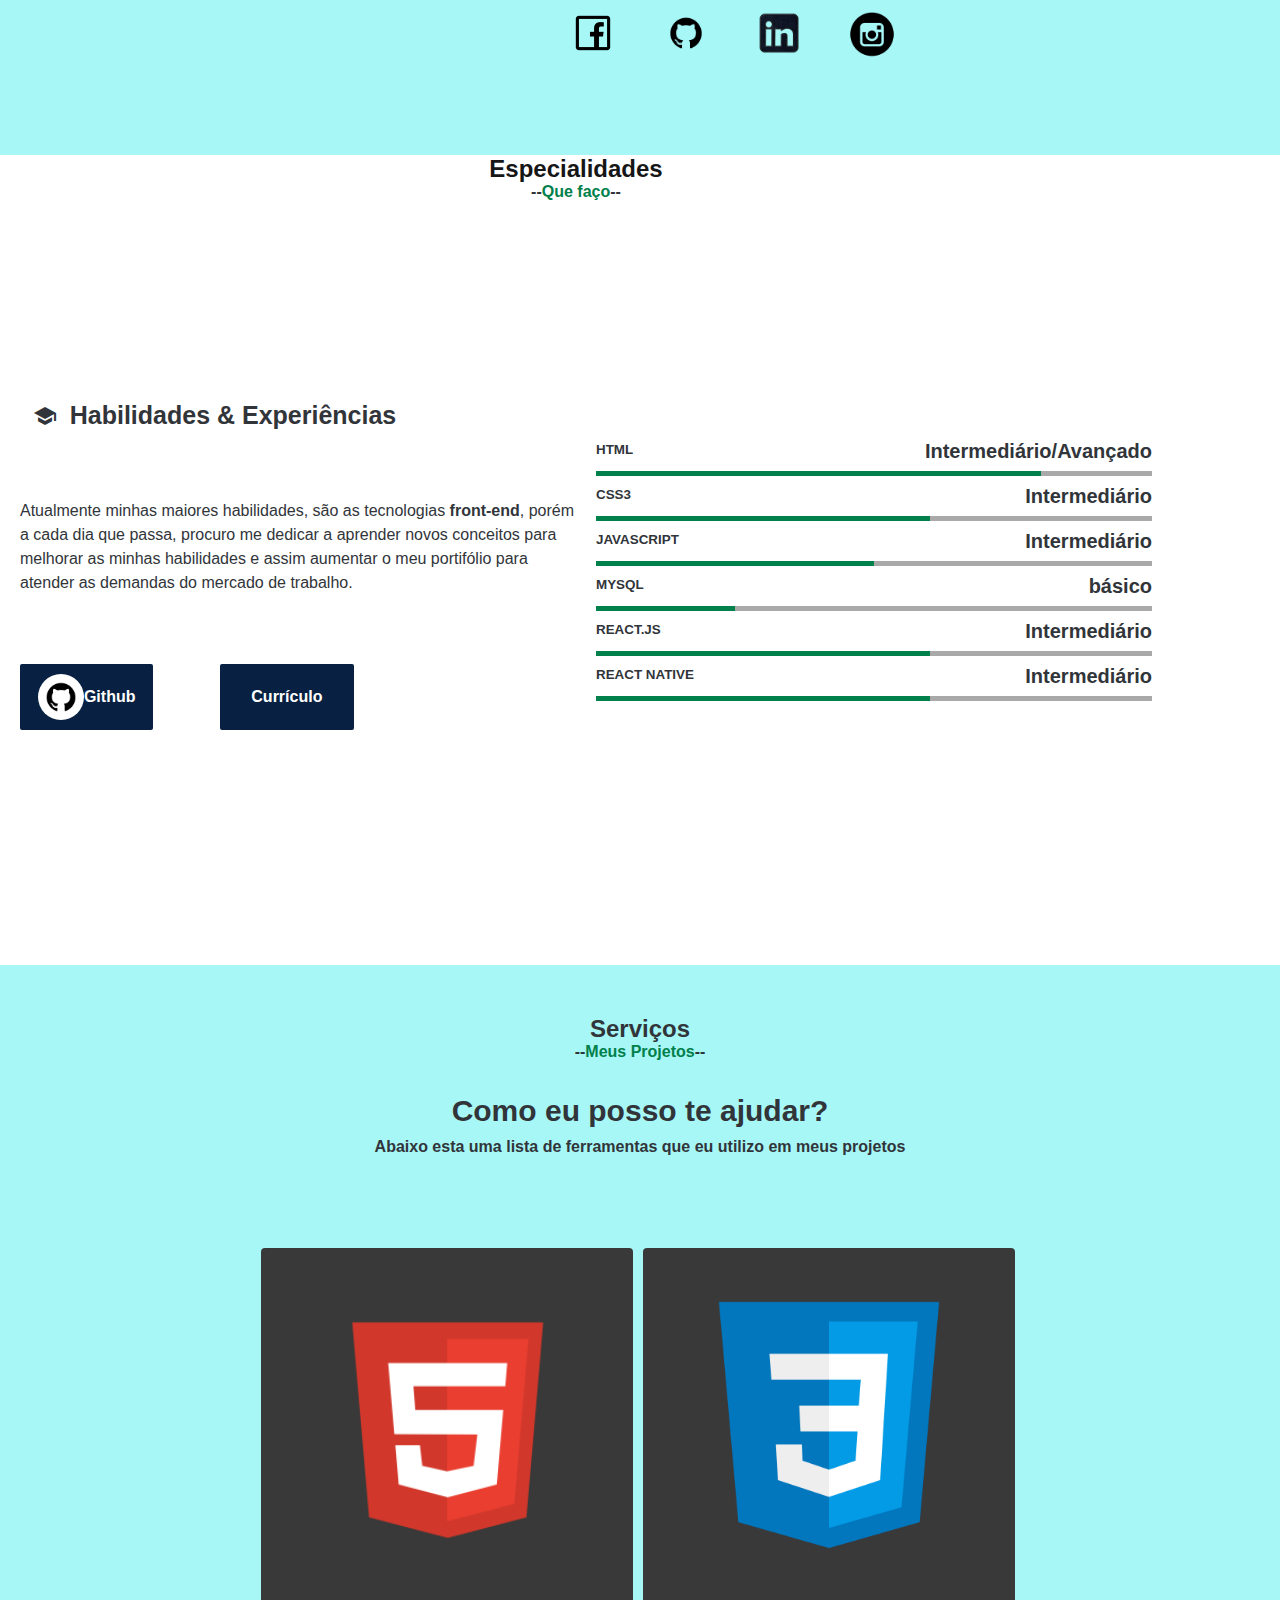
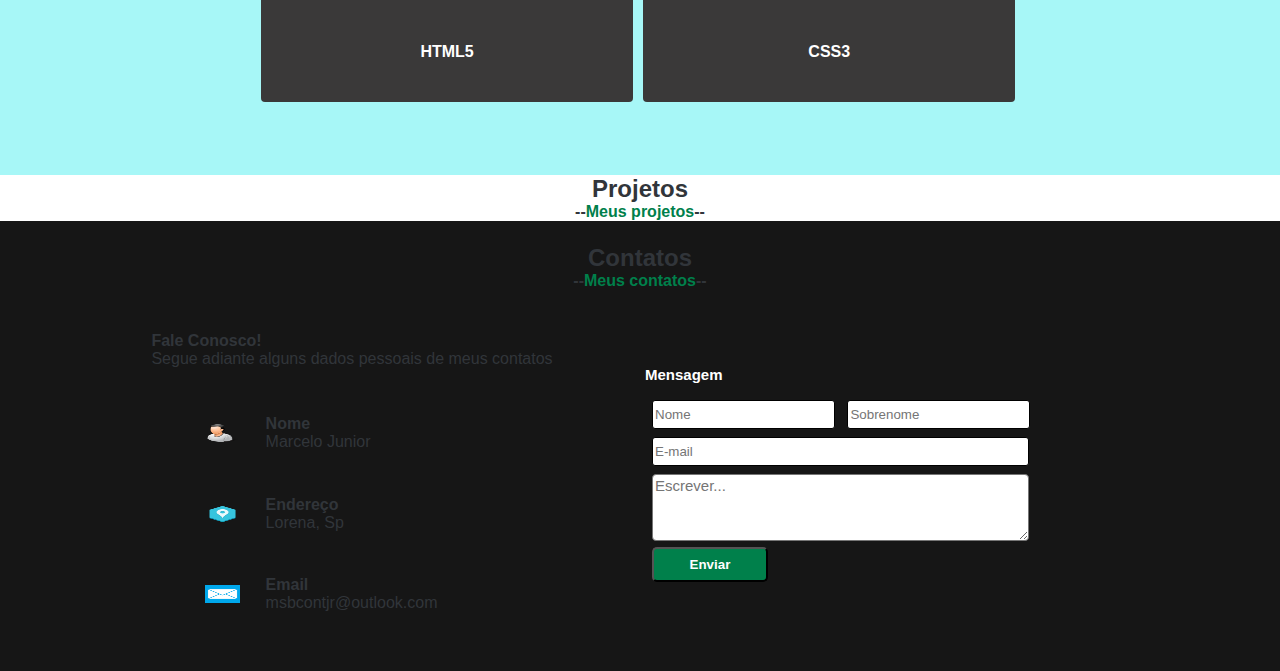
==== commit 49edb6f9: "commit terminar port" ====
--- a/index.html
+++ b/index.html
@@ -97,51 +97,6 @@
                 </div>
             </div>
         </div>
-
-    <!--SERVIÇOS
-    <div class="blocoPreto">
-        <div class="servicos">
-            <a name='servicoLink'></a>
-            <div class="contatoTitulo">
-                <h2>Serviços</h2>
-                <h4><span>--</span>Meus Projetos<span>--</span></h4>
-            </div>
-            <div class="servicosCards">
-                <div class="servicosCardsIndividual">
-                    <img src="./img/html.ico" alt="">
-                    <h4>HTML5 e CSS3</h4>
-                    <p>Projetos realizados usando </br>tecnologias front-end (html-css)</p>
-                </div>
-                <div class="servicosCardsIndividual">
-                    <img src="./img/design.ico" alt="">
-                    <h4>DESIGN</h4>
-                    <p>Projetos realizados usando </br>tecnologias front-end (html-css)</p>
-                </div>
-                <div class="servicosCardsIndividual">
-                    <img src="./img/back.ico" alt="">
-                    <h4>JAVASCRIPT</h4>
-                    <p>Projetos realizados usando </br>tecnologias front-end (html-css)</p>
-                </div>
-                <div class="servicosCardsIndividual">
-                    <img src="./img/Php.ico" alt="">
-                    <h4>PHP</h4>
-                    <p>Projetos realizados usando </br>tecnologias front-end (html-css)</p>
-                </div>
-                <div class="servicosCardsIndividual">
-                    <img src="./img/REACT.png" alt="">
-                    <h4>REACT.JS</h4>
-                    <p>Projetos realizados usando </br>tecnologias front-end (html-css)</p>
-                </div>
-                <div class="servicosCardsIndividual">
-                    <img src="./img/reactNative.ico" alt="">
-                    <h4>REACT NATIVE</h4>
-                    <p>Projetos realizados usando </br>tecnologias front-end (html-css)</p>
-                </div>
-            </div>    
-        </div>
-    </div>
-    -->
-    
     
     <!--ESPECIALIDADES - HABILIDADES-->
         <div class="Especialidade">
@@ -159,7 +114,14 @@
                     <p>Atualmente minhas maiores habilidades, são as tecnologias <strong>front-end</strong>, porém a cada dia que passa, procuro me dedicar a aprender novos conceitos para melhorar as minhas 
                         habilidades e assim aumentar o meu portifólio para atender as demandas do mercado de trabalho.
                     </p>
-                    <button>Saiba mais!</button>
+                    <div class="BtnsEspecialidade">
+                        <div class="EspecialidadeTextobtn">
+                            <img src="./img/iiconGit.png" alt="">
+                            <a href="" class=""><span>Github</span></a>
+                        </div>
+                        
+                        <a href="" class="EspecialidadeTextobtn"><span>Currículo</span></a>
+                    </div>
                 </div>
                 <div class="EspecialidadeTodosItens">
                     <div class="EspecialidadeTodosItensItensEPorcentagens">
@@ -195,6 +157,56 @@
                 </div>
             </div>
         </div>
+
+        
+    <!--SERVIÇOS-->
+        <div class="servicos">
+            <a name='servicoLink'></a>
+            <div class="contatoTitulo">
+                <h2>Serviços</h2>
+                <h4><span>--</span>Meus Projetos<span>--</span></h4>
+            </div>
+            <div class="HowCanIHelpList">
+                <h3>Como eu posso te ajudar?</h3>
+                <span>Abaixo esta uma lista de ferramentas que eu utilizo em meus projetos</span>
+            </div>
+            <div class="servicosCards">
+                <div class="servicosCardsIndividual">
+                    <img src="./img/html.ico" alt="">
+                    <h4>HTML5</h4>
+                </div>
+                <div class="servicosCardsIndividual">
+                    <img src="./img/cssIcon.png" alt="">
+                    <h4>CSS3</h4>
+                </div>
+                <div class="servicosCardsIndividual">
+                    <img src="./img/design.ico" alt="">
+                    <h4>DESIGN</h4>
+                </div>
+                <div class="servicosCardsIndividual">
+                    <img src="./img/back.ico" alt="">
+                    <h4>JAVASCRIPT</h4>
+                </div>
+                <div class="servicosCardsIndividual">
+                    <img src="./img/Php.ico" alt="">
+                    <h4>PHP</h4>
+                </div>
+                <div class="servicosCardsIndividual">
+                    <img src="./img/reacticon.png" alt="">
+                    <h4>REACT.JS</h4>
+                </div>
+                <div class="servicosCardsIndividual">
+                    <img src="./img/reactNative.ico" alt="">
+                    <h4>REACT NATIVE</h4>
+                </div>
+            </div>    
+        </div>
+
+    <!--PROJETOS-->
+    <div class="contatoTitulo">
+        <h2 class="tituloContatos">Projetos</h2>
+        <h4><span>--</span>Meus projetos<span>--</span></h4>
+    </div>
     <!--CONTATOS-->
     <div class="blocoPreto mobileContact">
         <div class="contatos">
--- a/css/style.css
+++ b/css/style.css
@@ -306,6 +306,7 @@
     text-align: justify;
     margin: 5px 0;
     font-weight: 500;
+    line-height: 1.5;
 }
 
 .sobreQuemSouEuFotoEInformacaobtn{/*info e foto posicionamento butao*/
@@ -368,7 +369,8 @@
     align-items: center;
     flex-direction: column;
     height: 90%;
-    width: 70%;
+    width: 100%;
+    background-color:rgb(167, 247, 247);
 }
 
 .servicosTitulo{/*SERVIÇOS tema*/
@@ -385,6 +387,23 @@
 
 .servicosTitulo h4{
     color: #00804b;
+}
+
+.HowCanIHelpList{
+    display: flex;
+    justify-content:space-between;
+    align-items: center;
+    flex-direction: column;
+    height:8% ;
+}
+
+.HowCanIHelpList h3{
+    font-size: 30px;
+}
+
+.HowCanIHelpList span{
+    margin: 10px 0;
+    font-weight: 600;
 }
 
 .servicosCards{
@@ -396,7 +415,7 @@
     overflow-y: hidden;
     white-space: nowrap;
     height: 70%;
-    width: 75%;
+    width: 60%;
 }
 
 .servicosCards::-webkit-scrollbar-thumb{
@@ -408,6 +427,11 @@
     width: auto;
 }
 
+.servicosCards::-webkit-scrollbar-thumb:hover{
+    background-color: #00804b;
+    transition: background-color 0.5s;
+}
+
 .servicosCardsIndividual{
     display: flex;
     justify-content:space-around;
@@ -415,10 +439,10 @@
     flex-direction: column;
     background: rgb(58, 57, 57);
     border-radius: 4px;
-    padding: 5px;
+    padding: 0 50px;
     margin: 0 5px;
     height: 80%;
-    width: auto;
+    
 }
 
 .servicosCardsIndividual:hover{
@@ -427,8 +451,7 @@
 }
 
 .servicosCardsIndividual img{
-    height: 50%;
-    width: 50%;
+    height: 60%;
 }
 
 .servicosCardsIndividual i{
@@ -492,17 +515,35 @@
     line-height: 1.5;
 }
 
-.EspecialidadeTexto button{
+.BtnsEspecialidade{
+    display: flex;
+    justify-content: space-between;
+    align-items: center;
+    width: 60%;
+    height: 20%;
+}
+
+.EspecialidadeTextobtn{
     display: flex;
     justify-content: center;
     align-items: center;
-    padding: 8px;
-    border-radius: 5px;
-    width: 30%;
-    margin: 5px 0;
-    background-color: #00804b;
-    color: white;
-    font-weight: 600;
+    background: #082142;
+    color: white;
+    width: 40%;
+    height: 100%;
+    border-radius: 2px;
+    cursor: pointer;
+}
+
+.EspecialidadeTextobtn img{
+    height: 70%;
+    color: wheat;
+    border-radius: 50%;
+    background-color: white;
+}
+
+.EspecialidadeTextobtn span{
+    color: white;
 }
 
 .EspecialidadeTexto button:hover{/*info e foto butao HOVER*/
@@ -513,6 +554,7 @@
 
 .EspecialidadeTodosItens{
     width: 50%;
+    line-height: 2.0;
 }
 
 .EspecialidadeTodosItensItensEPorcentagens{
@@ -563,6 +605,7 @@
 }
 
 
+
 /*CONTATOS*/
 .contatos{
     height: 90%;
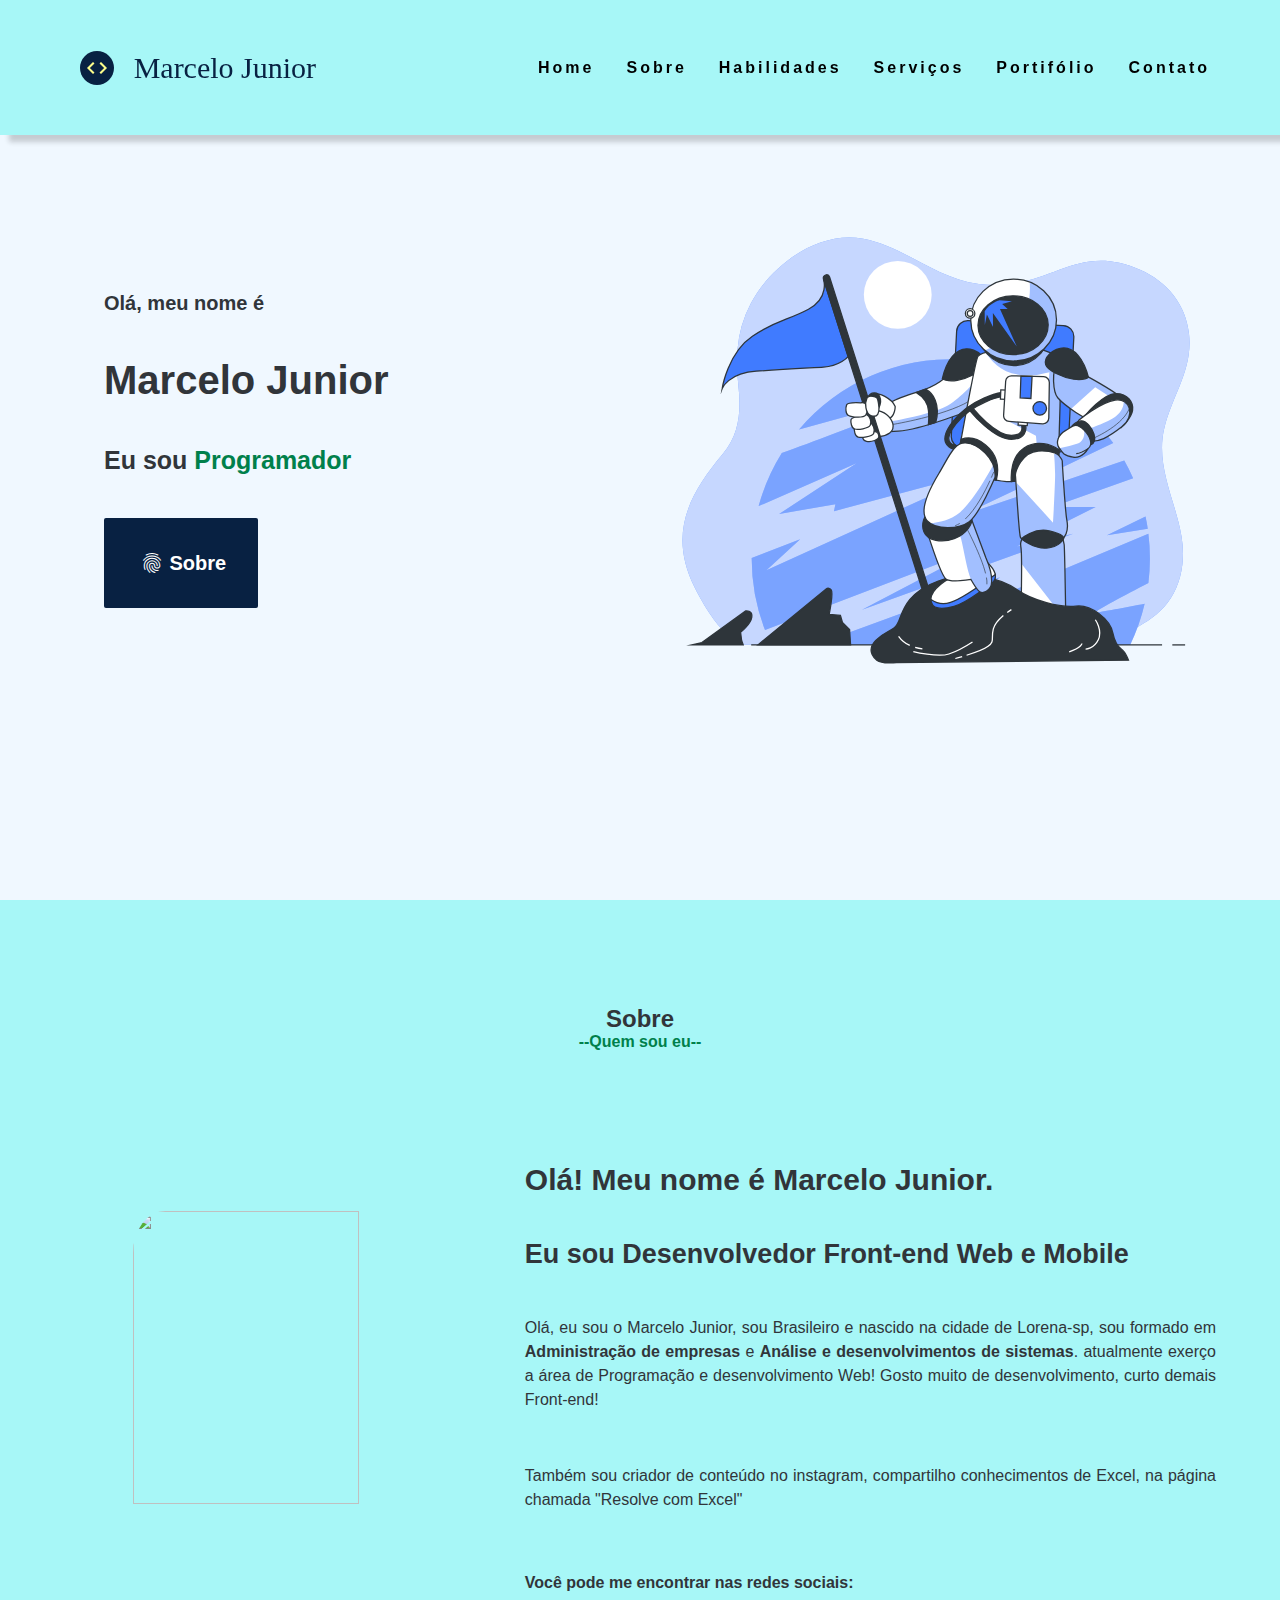
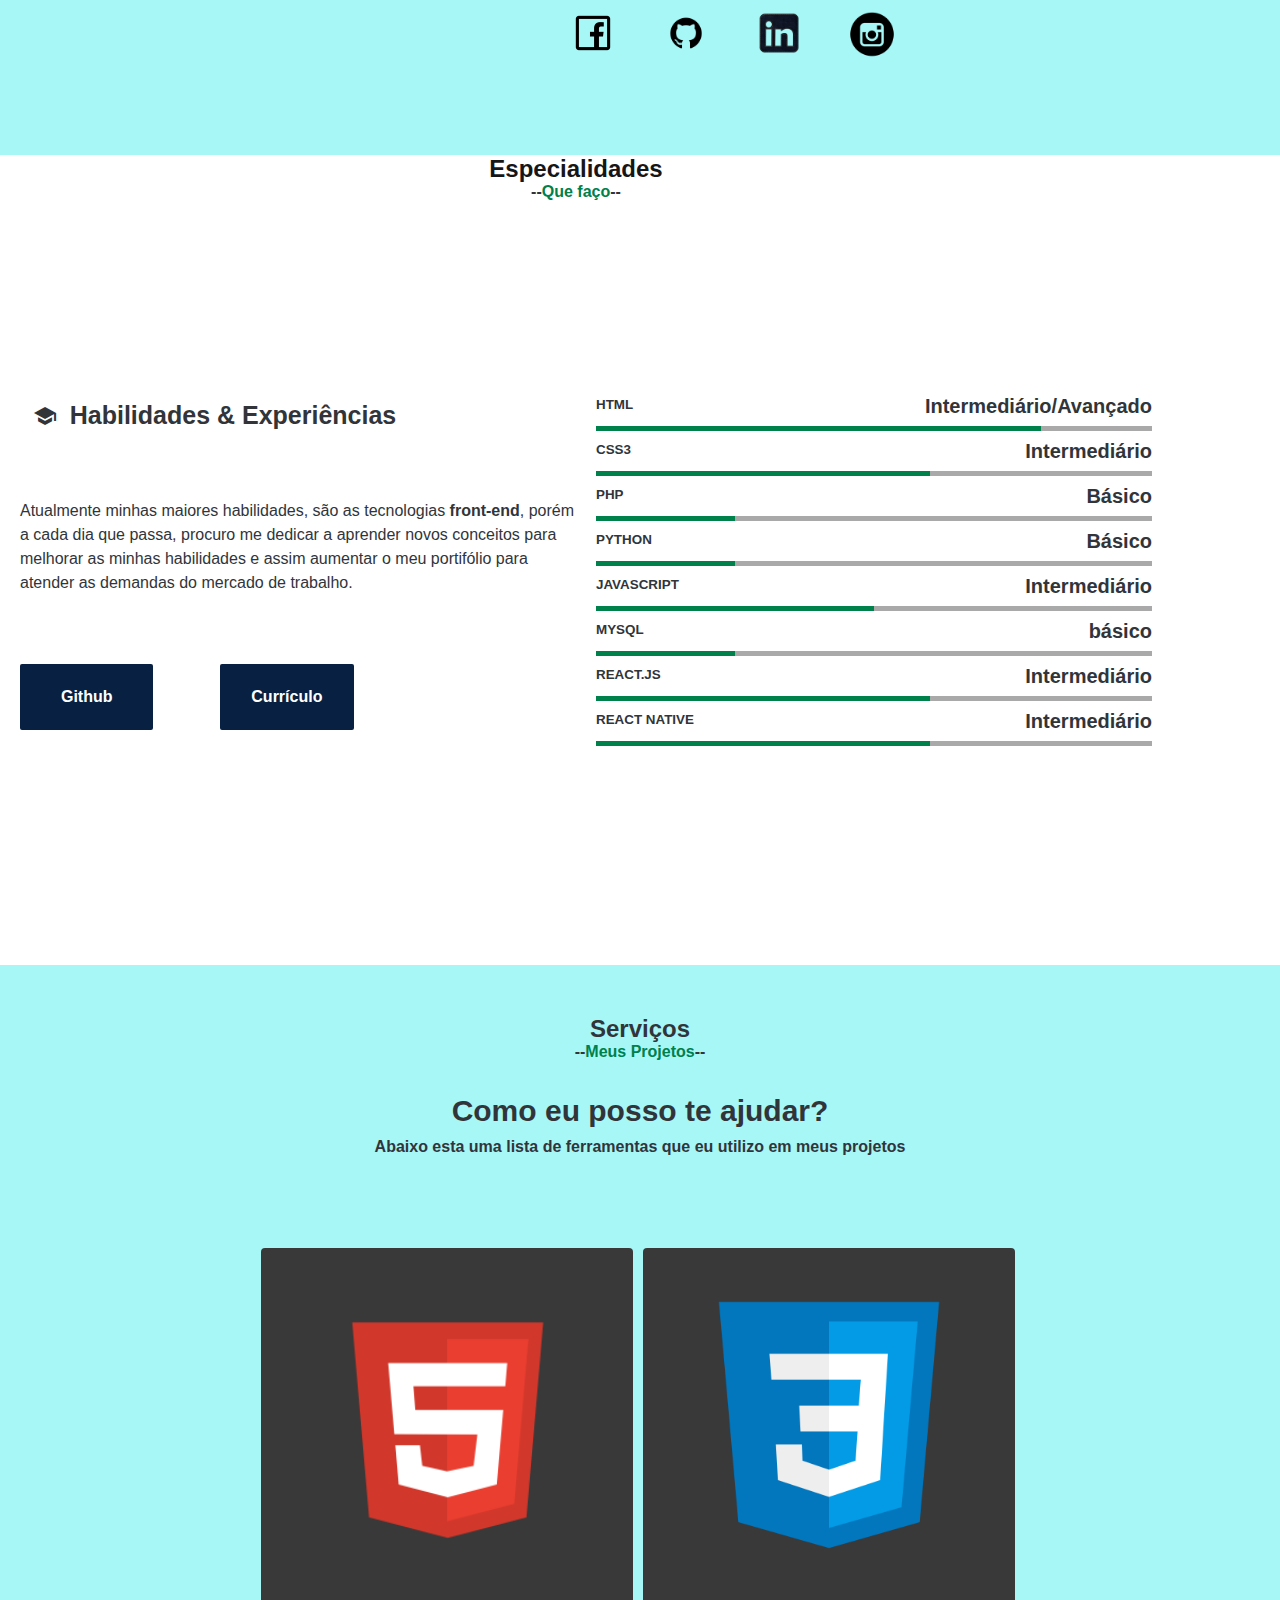
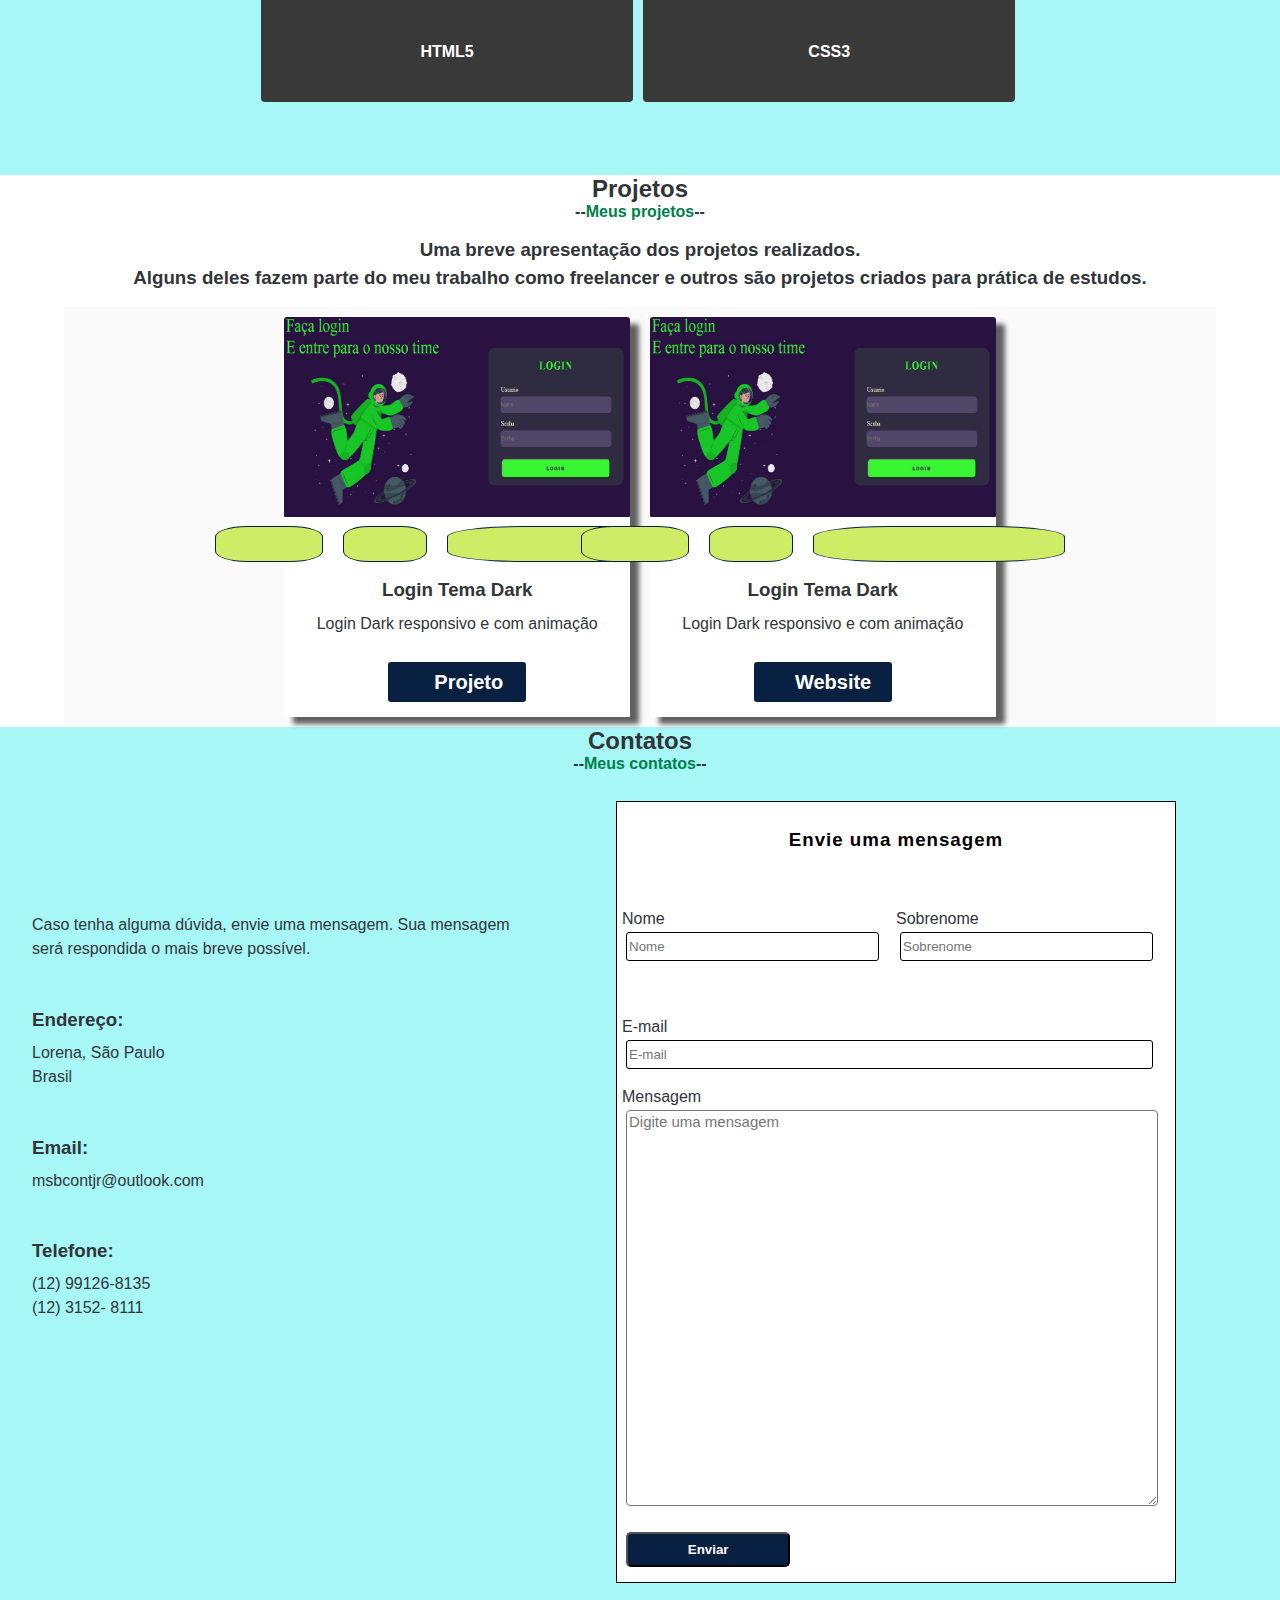
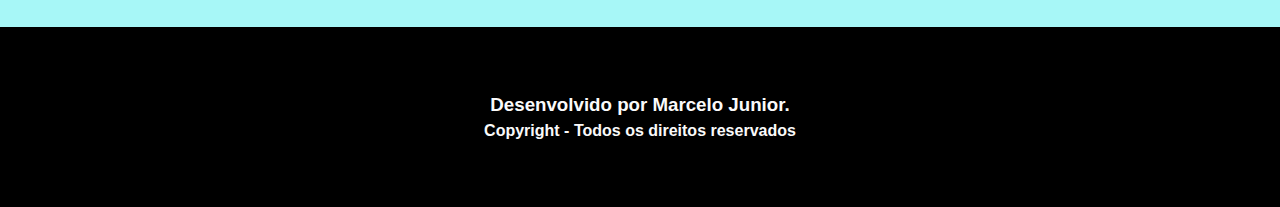
==== commit 91183d7d: "commit terminar o mobile" ====
--- a/index.html
+++ b/index.html
@@ -116,7 +116,7 @@
                     </p>
                     <div class="BtnsEspecialidade">
                         <div class="EspecialidadeTextobtn">
-                            <img src="./img/iiconGit.png" alt="">
+                            <i class="fab fa-github fa-lg"></i>
                             <a href="" class=""><span>Github</span></a>
                         </div>
                         
@@ -134,6 +134,16 @@
                         <span>Intermediário</span>
                     </div>
                     <div class="LineEspecialHorizontal css"></div>
+                    <div class="EspecialidadeTodosItensItensEPorcentagens">
+                        <h6>PHP</h6>
+                        <span>Básico</span>
+                    </div>
+                    <div class="LineEspecialHorizontal php"></div>
+                    <div class="EspecialidadeTodosItensItensEPorcentagens">
+                        <h6>PYTHON</h6>
+                        <span>Básico</span>
+                    </div>
+                    <div class="LineEspecialHorizontal python"></div>
                     <div class="EspecialidadeTodosItensItensEPorcentagens">
                         <h6>JAVASCRIPT</h6>
                         <span>Intermediário</span>
@@ -203,12 +213,71 @@
         </div>
 
     <!--PROJETOS-->
-    <div class="contatoTitulo">
-        <h2 class="tituloContatos">Projetos</h2>
-        <h4><span>--</span>Meus projetos<span>--</span></h4>
+    <div class="projeto">
+        <div class="contatoTitulo">
+            <h2 class="tituloContatos">Projetos</h2>
+            <h4><span>--</span>Meus projetos<span>--</span></h4>
+        </div>
+        <div class="projetTwoTitle">
+            <h3 class="tituloMobile">Uma breve apresentação dos projetos realizados.</h3>
+            <h3 class="SubtituloMobile">Alguns deles fazem parte do meu trabalho como freelancer e outros são projetos criados para prática de estudos.</h3>
+        </div>
+        <div class="projectsCards">
+            <div class="cards">
+                <div class="card">
+                    <div class="cardImgMain">
+                        <img src="./img/telaLoginDark.JPG" alt="">
+                    </div>
+                    <div class="cardIconSkills">
+                        <div>
+                            <span class="material-icons iconSkillsCard">html</span>
+                        </div>
+                        <div>
+                            <span class="material-icons iconSkillsCard">css</span>
+                        </div>
+                        <div>
+                            <span class="material-icons iconSkillsCard">javascript</span>
+                        </div>
+                    </div>
+                    <div class="cardTitleSub">
+                        <h3>Login Tema Dark</h3>
+                        <p>Login Dark responsivo e com animação</p>
+                    </div>
+                    <a href="https://github.com/marcelinho21junior/TELA-DE-LOGIN-COM-TEMA-DARK-HTML-CSS"  class="cardIconButton">
+                        <i class="fab fa-github fa-lg"></i>
+                        <span>Projeto</span>
+                    </a>
+                </div><!--fim card-->
+
+                <div class="card">
+                    <div class="cardImgMain">
+                        <img src="./img/telaLoginDark.JPG" alt="">
+                    </div>
+                    <div class="cardIconSkills">
+                        <div>
+                            <span class="material-icons iconSkillsCard">html</span>
+                        </div>
+                        <div>
+                            <span class="material-icons iconSkillsCard">css</span>
+                        </div>
+                        <div>
+                            <span class="material-icons iconSkillsCard">javascript</span>
+                        </div>
+                    </div>
+                    <div class="cardTitleSub">
+                        <h3>Login Tema Dark</h3>
+                        <p>Login Dark responsivo e com animação</p>
+                    </div>
+                    <a href=""  class="cardIconButton">
+                        <i class="fas fa-link fa-lg"></i>
+                        <span>Website</span>
+                    </a>
+                </div><!--fim card-->
+            </div>
+        </div>
     </div>
+
     <!--CONTATOS-->
-    <div class="blocoPreto mobileContact">
         <div class="contatos">
             <a name='contatoLink'></a>
             <div class="contatoTitulo">
@@ -217,57 +286,55 @@
             </div>
             <div class="contatosTextoEINPUTS">
                 <div class="textoEInfo">
-                    <div>
-                        <h4>Fale Conosco!</h4>
-                        <p>Segue adiante alguns dados pessoais de meus contatos</p>
-                    </div>
-                    <div class="textoEInfoItens">
-                        <div class="textoEInfoCadaItens">
-                            <div  class="textoEInfoCadaItensIMG">
-                                <img src="./img/People.ico" alt="">
-                            </div>
-                            <div class="textoEInfoCadaItensINFO">
-                                <span>Nome</span>
-                                <p>Marcelo Junior</p>
-                            </div>
-                        </div>
-
-                        <div class="textoEInfoCadaItens">
-                            <div class="textoEInfoCadaItensIMG">
-                                <img src="./img/Location.ico" alt="">
-                            </div>
-                            <div class="textoEInfoCadaItensINFO">
-                                <span>Endereço</span>
-                                <p>Lorena, Sp</p>
-                            </div>
-                        </div>
-
-                        <div class="textoEInfoCadaItens">
-                            <div class="textoEInfoCadaItensIMG">
-                                <img src="./img/email.ico" alt="">
-                            </div>
-                            <div class="textoEInfoCadaItensINFO">
-                                <span>Email</span>
-                                <p>msbcontjr@outlook.com</p>
-                            </div>
-                        </div>
+                    <p class="ContatoDuvidas">Caso tenha alguma dúvida, envie uma mensagem. Sua mensagem será respondida o mais breve possível.</p>
+                    <div class="contatoH3P">
+                        <h3>Endereço:</h3>
+                        <p>Lorena, São Paulo</p>
+                        <p>Brasil</p>
+                    </div>
+                    <div class="contatoH3P">
+                        <h3>Email:</h3>
+                        <p>msbcontjr@outlook.com</p>
+                    </div>
+                    <div class="contatoH3P">
+                        <h3>Telefone:</h3>
+                        <p>(12) 99126-8135</p>
+                        <p>(12) 3152- 8111</p>
+                    </div>
+                    <div class="contatoIcons">
+                        <a href="">
+                            <i class="fab fa-github fa-lg"></i>
+                        </a>
+                        <a href="">
+                            <i class="fab fa-linkedin fa-lg"></i>
+                        </a>
                     </div>
                 </div>
                 <div class="textoEInfoTxtINputButton">
-                    <span>Mensagem</span>
-                        <form action="https://api.staticforms.xyz/submit" method="post" class="card">
+                        <form action="https://api.staticforms.xyz/submit" method="post" class="">
                             <div class="textoEInfoINput">
                                 <input type="hidden" name="accessKey" value="f917bb33-921a-4ef4-b7b9-d3a45cd96eb2">
-                                <input type="hidden" name="redirectTo" value="https://marcelinho21junior.github.io/meuPortifolio">
-                                <div>
-                                    <input type="text" class="nameEmail" id="name" required='true' name="name" placeholder="Nome">
-                                    <input type="text" class="nameEmail" id="sobrename" required='true' name="sobrenome" placeholder="Sobrenome">
+                                <!--<input type="hidden" name="redirectTo" value="https://marcelinho21junior.github.io/meuPortifolio">-->
+                                <h3 class="formaMsgTitle">Envie uma mensagem</h3>
+                                <div class="textoEInfoINputNameEmail">
+                                    <div class="textoEInfoINputname">
+                                        <p>Nome</p>
+                                        <input type="text" class="" id="name" required='true' name="name" placeholder="Nome">
+                                    </div>
+                                    <div class="textoEInfoINputEmail">
+                                        <p>Sobrenome</p>
+                                        <input type="text" id="sobrename" required='true' name="sobrenome" placeholder="Sobrenome">
+                                    </div>
                                 </div>
+
                                 <div class="textoEInfoINputSobrenome">
-                                    <input type="text" class="sobrenome" required='true' name="email" placeholder="E-mail">
+                                    <p>E-mail</p>
+                                    <input type="text" class="" required='true' name="email" placeholder="E-mail">
                                 </div>
+                                
                                 <div class="textoEInfoINputTextarea">
-                                    <textarea placeholder="Escrever..." name="message"></textarea>
+                                    <p>Mensagem</p>
+                                    <textarea placeholder="Digite uma mensagem" name="message"></textarea>
                                 </div>
                                 
                                 <button onclick="enviar()">Enviar</button>
@@ -277,7 +344,10 @@
                 </div>
             </div>
         </div> 
-    </div>
+        <div class="footer">
+            <h3>Desenvolvido por Marcelo Junior.</h3>
+            <H4>Copyright - Todos os direitos reservados</H4>
+        </div>
     <script src="./script/script.js"></script>
 </body>
 </html>
--- a/css/style.css
+++ b/css/style.css
@@ -63,6 +63,7 @@
     background-color: rgb(167, 247, 247);
     height: 15vh;
     width: 100%;
+	box-shadow:9px 7px 5px rgba(25, 25, 25, 0.2);
 }
 
 .nav-list{
@@ -596,6 +597,14 @@
     width: 25%;
 }
 
+.php::before{
+    width: 25%;
+}
+
+.python::before{
+    width: 25%;
+}
+
 .reactjs::before{
     width: 60%;
 }
@@ -604,13 +613,116 @@
     width: 60%;
 }
 
-
+/*PROJETOS*/
+.projetTwoTitle{
+    display: flex;
+    justify-content:center;
+    align-items: center;
+    flex-direction: column;
+    margin: 15px 0;
+    line-height: 1.5;
+}
+
+.projectsCards{
+    display: flex;
+    justify-content:center;
+    align-items: center;
+    flex-direction: column;
+    flex-wrap: wrap;
+    height: 100%;
+    width: 100%;
+}
+
+.cards{
+    display: flex;
+    justify-content:center;
+    align-items: center;
+    flex-direction: row;
+    flex-wrap: wrap;
+    height: 100%;
+    width: 90%;
+    background-color: #fafafa;
+}
+
+.card{
+    display: flex;
+    justify-content:space-between;
+    align-items: center;
+    flex-direction: column;
+    border-radius: 3px 3px 1px 1px;
+    -webkit-box-shadow: 9px 7px 5px rgba(50, 50, 50, 0.77);
+	-moz-box-shadow:9px 7px 5px rgba(50, 50, 50, 0.77);
+	box-shadow:9px 7px 5px rgba(50, 50, 50, 0.77);
+    margin: 10px 10px;
+    height: 25rem;
+    width: 30%;
+    background-color: #fff;
+}
+
+.cardImgMain{
+    width: 100%;
+    height: 50%;
+}
+
+.cardImgMain img{
+    width: 100%;
+    height: 100%;
+    border-radius: 3px 3px 1px 1px;
+}
+
+.cardIconSkills{
+    display: flex;
+    justify-content: center;
+    align-items:center ;
+    width: 95%;
+    height: 10%;
+}
+
+.iconSkillsCard{
+    padding: 5px;
+    border-radius: 30%;
+    margin: 0 10px;
+    border: 1px solid #082142;
+    background-color:rgb(207, 236, 102);
+}
+
+.cardTitleSub{
+    display: flex;
+    justify-content: center;
+    align-items:center ;
+    flex-direction: column;
+    text-align: center;
+    line-height: 2;
+}
+
+.cardIconButton{
+    display: flex;
+    justify-content: space-evenly;
+    align-items:center ;
+    flex-direction: row;
+    border-radius: 3px;
+    margin: 15px 0;
+    width: 40%;
+    height: 10%;
+    background-color: #082142;
+}
+
+.cardIconButton i{
+    color: #fff;
+}
+
+.cardIconButton span{
+    font-weight: 600;
+    font-size: 20px;
+    color: #fff;
+}
 
 /*CONTATOS*/
 .contatos{
-    height: 90%;
-    width: 90%;
-    color: white;
+    height: 100%;
+    width: 100%;
+    color: white;
+    background-color: rgb(167, 247, 247);;
 }
 
 .contatoTitulo{
@@ -634,63 +746,43 @@
     width: 100%;
 }
 
-.textoEInfo{
+.textoEInfo{/*lado esquerdo*/
     display: flex;
     justify-content: space-around;
-    align-items: center;
-    flex-direction: column;
-    height: 90%;
-    width:50%;
-}
-
-.textoEInfoItens{
-    display: flex;
-    justify-content: space-between;
     align-items: flex-start;
     flex-direction: column;
-    width: 80%;
-    flex-direction: column;
-    width: 60%;
-    height: 60%;
-}
-
-.textoEInfoCadaItens{
-    display: flex;
-    flex-direction: row;
-    align-items: center;
-    justify-content: space-around;
-    width: 100%;
-}
-
-.textoEInfoCadaItensIMG{
-    display: flex;
-    justify-content: center;
-    align-items: center;
-    height: 100%;
+    height: 70%;
+    width:40%;
+}
+
+.ContatoDuvidas{
+    line-height: 1.5;
+}
+
+.contatoH3P h3{
+    margin: 10px 0;
+}
+
+.contatoH3P p{
+    line-height: 1.5;
+    font-weight: 500;
+}
+
+.contatoIcons{
+    display: flex;
+    align-items: center;
+    justify-content: space-evenly;
     width: 30%;
-}
-
-.textoEInfoCadaItensIMG img{
-    height: 50%;
-    width: 40%;
-}
-
-.textoEInfoCadaItensINFO{
-    height: 100%;
-    width: 90%;
-}
-
-.textoEInfoCadaItensINFO span{
-    font-weight: 900;
-    width: 50%;
-}
-
-.textoEInfoTxtINputButton{
+    height: 15%;
+}
+
+
+.textoEInfoTxtINputButton{/*lado direito*/
     display: flex;
     flex-direction: column;
     justify-content: center;
     align-items: flex-start;
-    height: 87%;
+    height: 95%;
     width: 50%;
 }
 
@@ -701,6 +793,21 @@
     margin: 5px 5px;
 }
 
+form{
+    height: 100%;
+    width: 90%;
+}
+
+.formaMsgTitle{
+    display: flex;
+    justify-content: center;
+    align-items: center;
+    height: 15%;
+    width: 100%;
+    color: black;
+    letter-spacing: 1px;
+}
+
 .textoEInfoINput{
     display: flex;
     flex-direction: column;
@@ -708,6 +815,9 @@
     align-items: flex-start;
     margin: 8px;
     height: 100%;
+    padding: 5px;
+    border: 1px solid black;
+    background-color: white;
 }
 
 .textoEInfoINput input{
@@ -717,12 +827,38 @@
     margin: 4px;
 }
 
+.textoEInfoINputNameEmail{
+    display: flex;
+    justify-content: center;
+    align-items: center;
+    flex-direction: row;
+    width: 100%;
+    height: 30%;
+}
+
+.textoEInfoINputname{
+    width: 50%;
+}
+
+.textoEInfoINputname input{
+    width: 90%;
+}
+
+.textoEInfoINputEmail{
+    width: 50%;
+}
+
+.textoEInfoINputEmail input{
+    width: 90%;
+}
+
 .textoEInfoINputSobrenome{
     width: 100%;
-}
-
-.sobrenome{
-    width: 96%;
+    margin: 15px 0;
+}
+
+.textoEInfoINputSobrenome input{
+    width: 95%;
 }
 
 .textoEInfoINputTextarea{
@@ -745,8 +881,8 @@
     padding: 8px;
     border-radius: 5px;
     width: 30%;
-    margin: 9px 4px;
-    background-color: #00804b;
+    margin: 10px 4px;
+    background-color: #082142;
     color: white;
     font-weight: 600;
     cursor: pointer;
@@ -754,9 +890,31 @@
 
 .textoEInfoTxtINputButton button:hover{
     background-color: white;
-    color:#00804b ;
+    color:#082142;
+    border: 1px solid #082142;
     transition: background-color .5s;
 }
+
+/*footer*/
+.footer{
+    display: flex;
+    justify-content: center;
+    align-items: center;
+    flex-direction: column;
+    height: 20%;
+    width: 100%;
+    line-height: 1.5;
+    background-color: black;
+}
+
+.footer h3{
+    color: #fafafa;
+}
+
+.footer h4{
+    color: #fafafa;
+}
+
 
 
 /*BLOCOS*/
@@ -781,219 +939,175 @@
 }
 
 /*MOBILE*/
-@media(max-width:540px){
-    .headerNavBarTemaPortifolio{
-        display: none;
-    }
-
-    .headerNavBarLinks{
-        display: none;
-    }
-
-    .one,.two,.three{
-        background-color: #fff;
-        width: 100%;
-        height: 5px;
-        margin: 6px auto;
-
-        transition-duration: 0.3s;
-    }
-    
-    .menu-toggle{
-        width: 40px;
-        height:0;
-        margin-left: 180px;
-    }
-
-    .headerNavBar.on{
-        position: absolute;
-        top: 0;
-        left: 0;
-
-        width: 100vw;
-        height: 100vh;
-        background-color: #00804b;
-
-        z-index: 10;
-
+@media(max-width:790px){
+    .iconName{
+        width: 35%;
+    }
+
+    .apresentaçaoComFoto{
         display: flex;
         justify-content: center;
         align-items: center;
-    }
-
-    .headerNavBar.on .headerNavBarLinks{
-        display: block;
-        height: 100%;
+        flex-direction: column;
+        height: 135vh;
+    }
+
+    .apresentaçaoComFotoInformacoes{
+        display: flex;
+        align-items: center;
+        justify-content: space-evenly;
+        height: 25%;
         width: 100%;
     }
 
-    .headerNavBar.on .menu-toggle{
-        position: absolute;
-        right: 80px;
-        top: 22px;
-        height: auto;
-        background-color: red;
-    }
-
-    .headerNavBar.on .menu-toggle .one{
-        transform: rotate(45deg) translate(7px, 7px);
-    }
-
-    .headerNavBar.on .menu-toggle .two{
-        opacity: 0;
-    }
-
-    .headerNavBar.on .menu-toggle .three{
-        transform: rotate(-45deg) translate(8px, -9px);
-    }
-
-    .headerNavBar.on .headerNavBarLinks div{
-        text-align: center;
-        display: block;
-    }
-
-    .headerNavBar.on .headerNavBarLinks a{
-        transition-duration: 0.5;
-        font-size: 1rem;
-        line-height: 6rem;
-        display: block;
-    }
-
-    /*eu sou marcelo*/
-    .apresentaçaoComFoto{
+    .apresentaçaoComFotoInformacoesButtonIcon{
+        display: none;
+    }
+
+    .apresentaçaoComFotoIMG{
+        width: 80%;
+    }
+
+    /**/
+    .sobreQuemSouEuTitulo{
+        display: none;
+    }
+
+    .sobreQuemSouEu{
         display: flex;
-        flex-direction: column;
+        height: 100vh;
         justify-content: center;
         align-items: center;
+    }
+
+    .sobreQuemSouEuFotoEInformacao{
+        display: flex;
+        justify-content: center;
+        align-items: center;
+        flex-direction: column;
+        height: 100%;
+    }
+
+    .sobreQuemSouEuFotoEInformacaoFOTO img{
+        height: 90%;
+        width: 100%;
+    }
+
+    .sobreQuemSouEuFotoEInformacaoINFO h4{
+        font-size: 35px;
+        line-height: 1.5;
         text-align: center;
-        width: 100%;
-    }
-
-    .apresentaçaoComFoto button{
+    }
+
+    .sobreQuemSouEuFotoEInformacaoINFO h5{
+        display: none;
+    }
+
+    .sobreQuemSouEuFotoEInformacaoINFO p{
+        font-weight: 600;
+        line-height: 1.5;
+    }
+
+    .sobreQuemSouMsgIcons{
         display: flex;
         align-items: center;
         justify-content: center;
-        width: 100%;
-    }
-
-    .apresentaçaoComFoto img{
+    }
+
+    .sobreQuemSouMsgIcons span{
         display: none;
     }
 
-    /*sobreQuemSouEu*/
-    .sobreQuemSouEuTitulo{
+    /**/
+    .servicosTitulo{
         display: none;
     }
 
-    .sobreQuemSouEuFotoEInformacao{
+    .Especialidade{
         display: flex;
         align-items: center;
         justify-content: center;
-        flex-direction: column;
         height: 100%;
-    }
-
-    .sobreQuemSouEuFotoEInformacaoINFO{
+        width: 100%;
+    }
+
+    .EspecialidadeTextoEItens{
         display: flex;
         align-items: center;
+        justify-content: space-between;
+        flex-direction: column;
+        width: 100%;
+    }
+
+    .EspecialidadeTextoIconTitle{
+        width: 100%;
+        height: 20%;
+    }
+
+    .EspecialidadeTexto p{
+        font-size: 15px;
+        font-weight: 600;
+        text-align: justify;
+    }
+
+    .BtnsEspecialidade{
+        width: 100%;
+    }
+
+    /**/
+    .contatoTitulo{
+        display: none;
+    }
+
+    .HowCanIHelpList h3{
+        font-size: 40px;
+    }
+
+    .HowCanIHelpList span{
+        font-size: 20px;
+        margin: 30px 0;
+    }
+
+    .servicosCards{
+        height: 60%;
+    }
+
+    /**/
+    .projeto{
+        width: 100%;
+    }
+
+    .tituloMobile{
+        margin: 15px 0;
+        font-size: 30px;
+    }
+
+    .SubtituloMobile{
+        font-size: 20px;
+        text-align: justify;
+        width: 90%;
+    }
+
+    .cards{
+        display: flex;
         justify-content: center;
-        width: 100%;
-    }
-
-    .sobreQuemSouEuFotoEInformacaoINFO h4{
-        text-align: center;
-        font-weight: 900;
-    }
-
-    .sobreQuemSouEuFotoEInformacaobtn button{
-        width: 100%;
-    }
-
-    /*ESPECIALIDADES*/
-    .mobileEspecialidade{
+        align-items: center;
+        flex-direction: column;
+        background-color: #00804b;
+    }
+
+    .card{
+        width: 70%;
+        height: 100%;
+    }
+
+    /**/
+    .contatosTextoEINPUTS{
         display: flex;
-        flex-direction: column;
-        height: 90%;
-    }
-
-    .servicosTitulo{
-        display: none;
-    }
-
-    .EspecialidadeTexto{
-        text-align: center;
-    }
-
-    .EspecialidadeTextoEItens{
-        display: flex;
-        justify-content: space-around;
+        justify-content: center;
         align-items: center;
         flex-direction: column;
         height: 100%;
-        width: 100%;
-    }
-
-    .EspecialidadeTodosItensItensEPorcentagens{
-        display: flex;
-        width: 100%;
-    }
-
-    .EspecialidadeTextoEItens button{
-        display: none;
-    }
-
-    /*CONTATOS*/
-    .mobileContact{
-        display: flex;
-        height: 90%;
-        width: 100%;
-    }
-
-    .contatoTitulo{
-        display: none;
-    }
-
-    .contatosTextoEINPUTS{
-        height: 100%;
-        width: 100%;
-        display: flex;
-        flex-direction: column;
-    }
-
-    .textoEInfo{
-        display: flex;
-        justify-content: space-around;
-        align-items: flex-start;
-    }
-
-    .textoEInfoCadaItens{
-        width: 250px;
-    }
-
-    .textoEInfoCadaItensIMG img{
-        margin: 0 30px;
-        width: 40%;
-    }
-
-    .textoEInfoTxtINputButton{
-        width: 100%;
-    }
-
-    .textoEInfoINput{
-        display: flex;
-        flex-direction: column;
-        width: 110%;
-    }
-
-    .textoEInfoINput input{
-        width: 110%;
-    }
-
-    .textoEInfoINputSobrenome{
-        width: 87%;
-    }
-
-    .textoEInfoTxtINputButton button{
-        width: 98%;
-    }
-} +        background-color: #00804b;
+    }
+}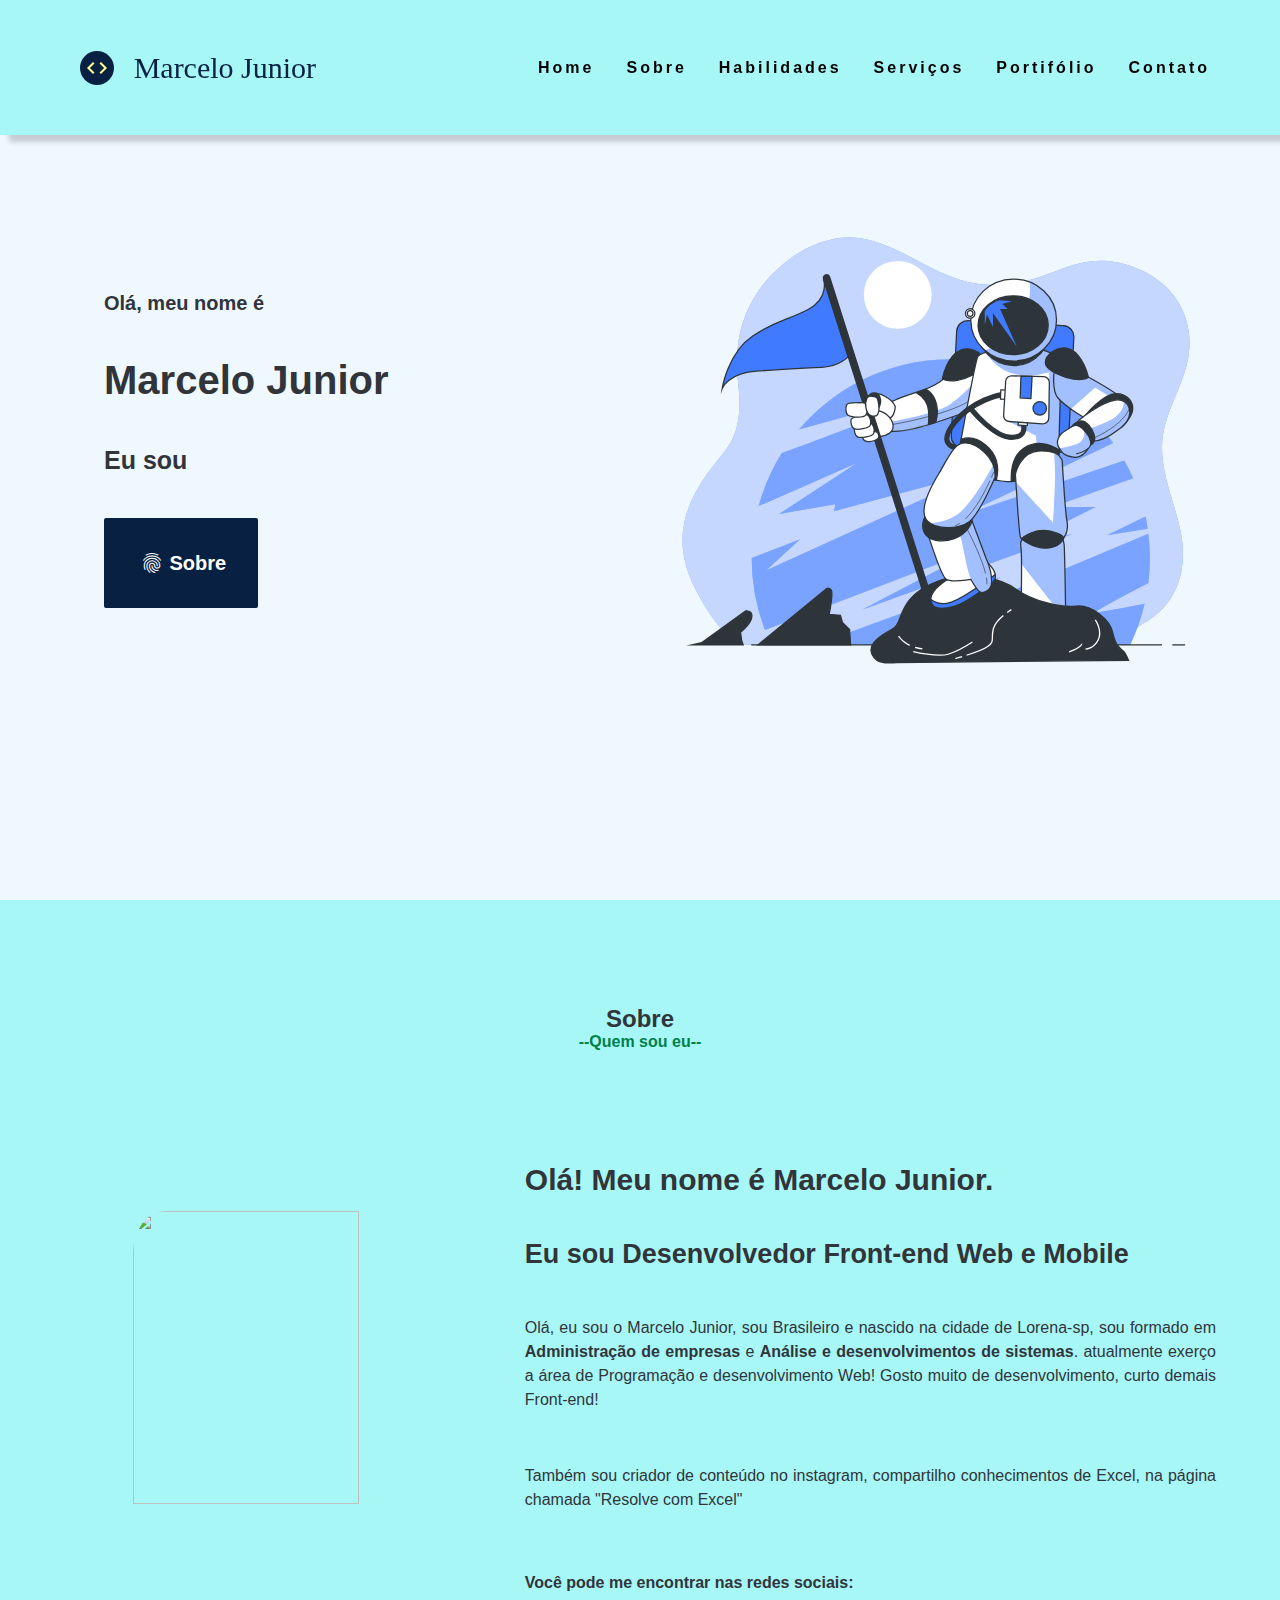
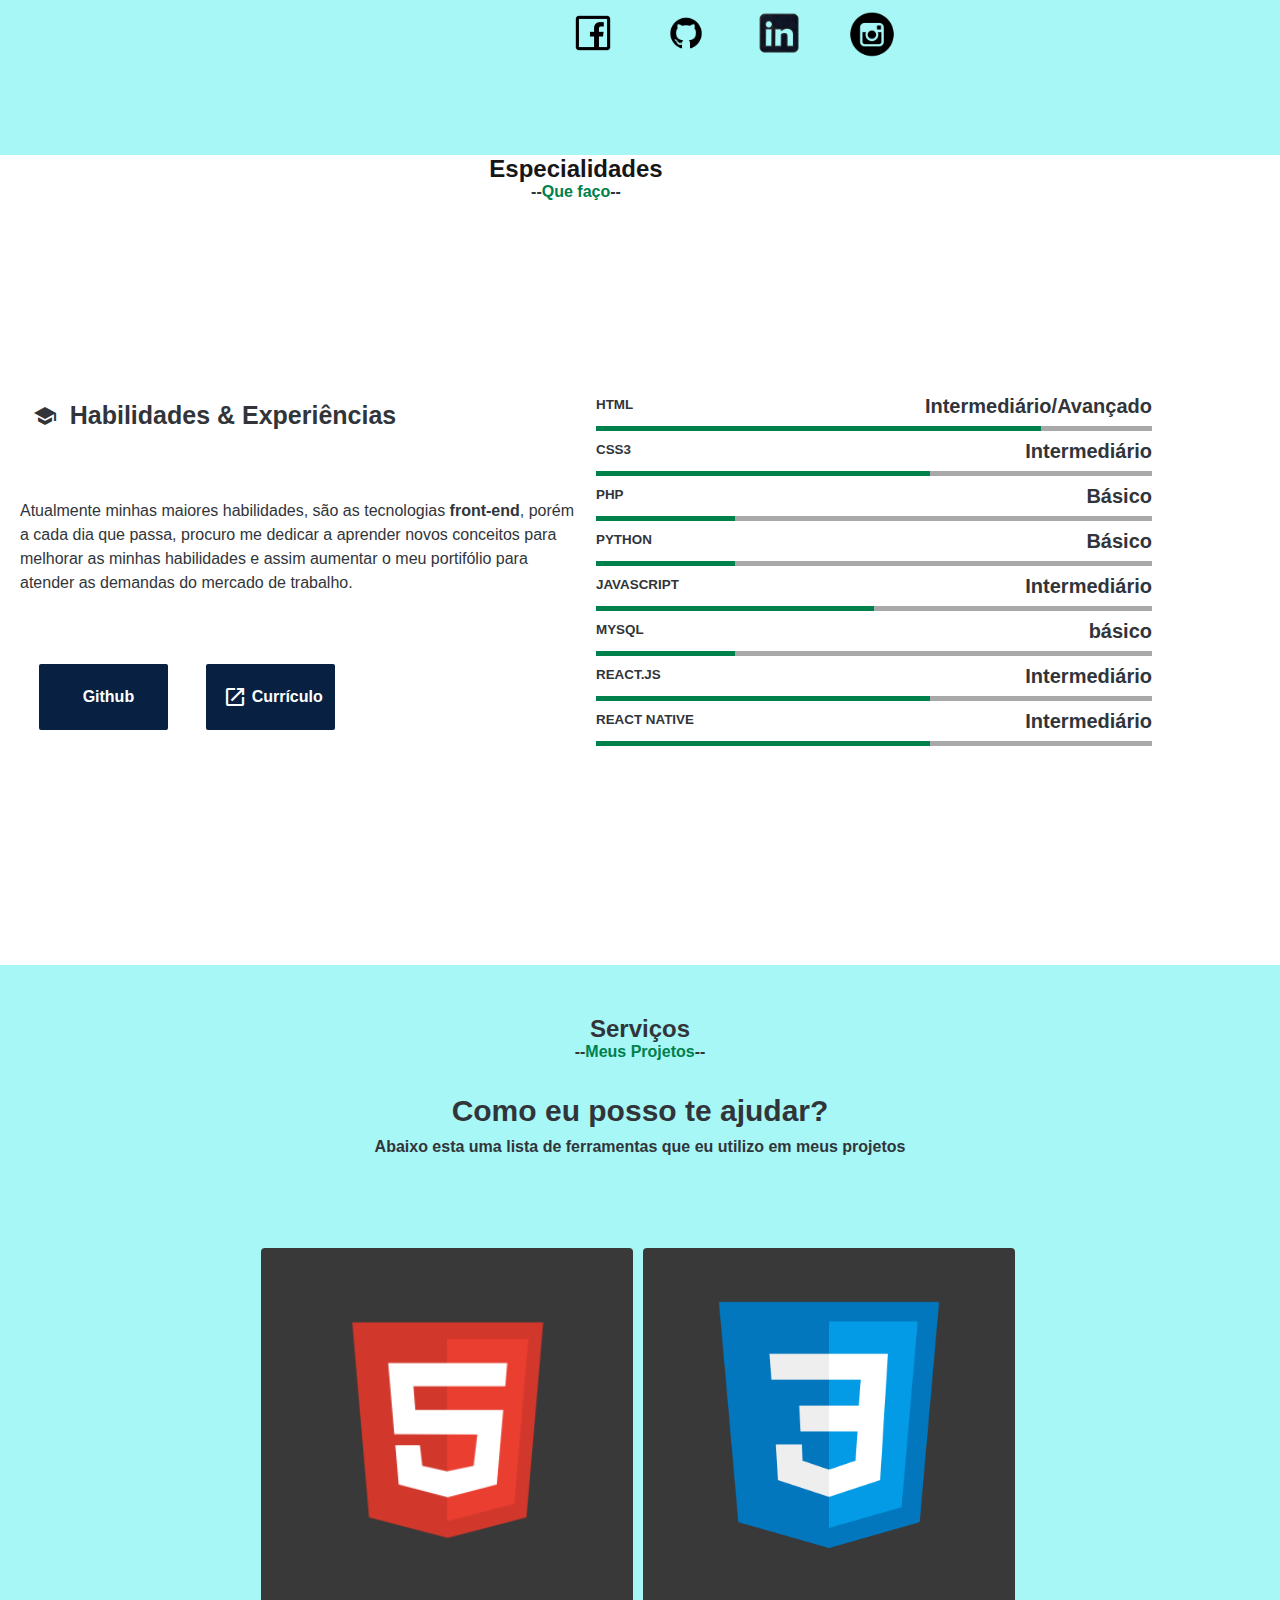
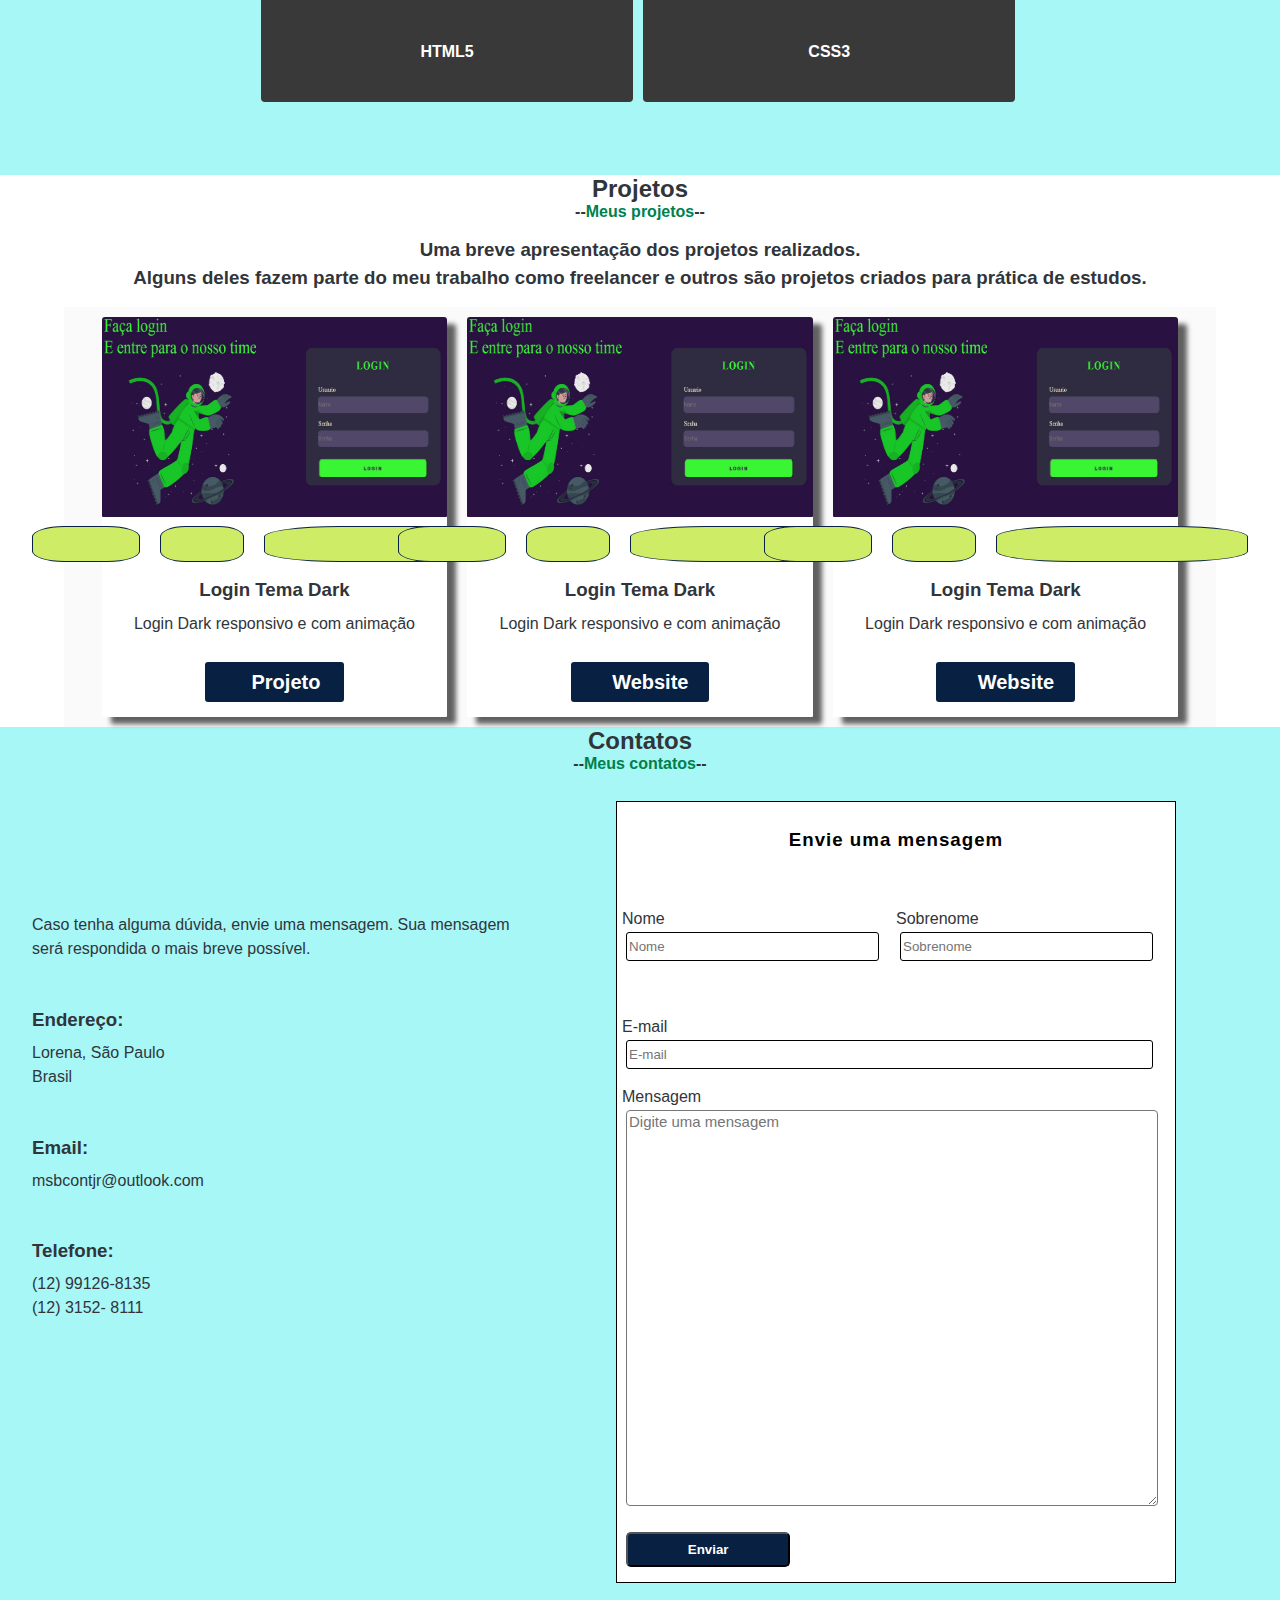
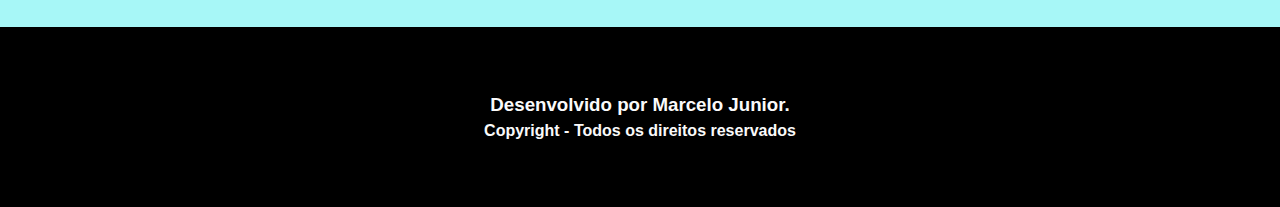
==== commit d9ed39d5: "commit actual" ====
--- a/index.html
+++ b/index.html
@@ -7,6 +7,7 @@
     <link rel="stylesheet" href="css/style.css">
     <title>Marcelo Junior | Dev Front End</title>
     <script src="https://kit.fontawesome.com/20345792df.js" crossorigin="anonymous"></script>
+    <script src="https://cdnjs.cloudflare.com/ajax/libs/typed.js/2.0.12/typed.min.js"></script>
     <link href="https://fonts.googleapis.com/icon?family=Material+Icons"
       rel="stylesheet">
 </head>
@@ -26,12 +27,12 @@
                     <div class="line3"></div>
                 </div>
                 <ul class="nav-list">
-                    <li><a href="">Home</a></li>
+                    <li><a href="#">Home</a></li>
                     <li><a href="#sobreLink">Sobre</a></li>
-                    <li><a href="">Habilidades</a></li>
-                    <li><a href="">Serviços</a></li>
-                    <li><a href="">Portifólio</a></li>
-                    <li><a href="">Contato</a></li>
+                    <li><a href="#especialidadeLink">Habilidades</a></li>
+                    <li><a href="#servicoLink">Serviços</a></li>
+                    <li><a href="#projetoPage">Portifólio</a></li>
+                    <li><a href="#contatoLink">Contato</a></li>
                 </ul>
             </nav>
         </header>
@@ -42,7 +43,7 @@
         <div class="apresentaçaoComFotoInformacoes">
             <h5>Olá, meu nome é</h5>
             <h2>Marcelo Junior</h2>
-            <h4>Eu sou <span>Programador</span></h4>
+            <h4>Eu sou <span class="typing"></span></h4>
             <a href="#sobreLink" class="apresentaçaoComFotoInformacoesButtonIcon">
                 <div class="apresentaçaoComFotoInformacoesButtonIcon">
                     <span class="material-icons apresentaçaoComFotoInformacoesIcon">fingerprint</span>
@@ -81,16 +82,16 @@
                         <span>Você pode me encontrar nas redes sociais:</span>
                         <div class="sobreQuemSouEuFotoEInformacaoIcons">
                             <div>
-                                <a href="" class="sobreQuemSouiconA"><img src="./img/iconFace.png" alt=""></a>
+                                <a href="https://www.facebook.com/marcelinho.junior.543/" target="blank" class="sobreQuemSouiconA"><img src="./img/iconFace.png" alt=""></a>
                             </div>
                             <div>
-                                <a href="" class="sobreQuemSouiconA"><img src="./img/iiconGit.png" alt=""></a>
+                                <a href="https://github.com/marcelinho21junior" target="blank" class="sobreQuemSouiconA"><img src="./img/iiconGit.png" alt=""></a>
                             </div>
                             <div>
-                                <a href="" class="sobreQuemSouiconA"><img src="./img/iconLinkedin.png" alt=""></a>
+                                <a href="https://www.linkedin.com/in/marcelo-junior-59498210a/" target="blank" class="sobreQuemSouiconA"><img src="./img/iconLinkedin.png" alt=""></a>
                             </div>
                             <div>
-                                <a href="" class="sobreQuemSouiconA"><img src="./img/iconInsta.png" alt=""></a>
+                                <a href="https://www.instagram.com/resolvecomexcel/?utm_medium=copy_link" target="blank" class="sobreQuemSouiconA"><img src="./img/iconInsta.png" alt=""></a>
                             </div>
                         </div>
                     </div>
@@ -117,10 +118,12 @@
                     <div class="BtnsEspecialidade">
                         <div class="EspecialidadeTextobtn">
                             <i class="fab fa-github fa-lg"></i>
-                            <a href="" class=""><span>Github</span></a>
-                        </div>
-                        
-                        <a href="" class="EspecialidadeTextobtn"><span>Currículo</span></a>
+                            <a href="https://github.com/marcelinho21junior" target="blank" class=""><span>Github</span></a>
+                        </div>
+                        <div  class="EspecialidadeTextobtn">
+                            <span class="material-icons lauch">launch</span>
+                            <a href="./Currículo_pattern_Marcelo_Junior.pdf" target="blank"><span>Currículo</span></a>
+                        </div>
                     </div>
                 </div>
                 <div class="EspecialidadeTodosItens">
@@ -213,6 +216,7 @@
         </div>
 
     <!--PROJETOS-->
+    <a name='projetoPage'></a>
     <div class="projeto">
         <div class="contatoTitulo">
             <h2 class="tituloContatos">Projetos</h2>
@@ -248,6 +252,33 @@
                         <span>Projeto</span>
                     </a>
                 </div><!--fim card-->
+
+                <div class="card">
+                    <div class="cardImgMain">
+                        <img src="./img/telaLoginDark.JPG" alt="">
+                    </div>
+                    <div class="cardIconSkills">
+                        <div>
+                            <span class="material-icons iconSkillsCard">html</span>
+                        </div>
+                        <div>
+                            <span class="material-icons iconSkillsCard">css</span>
+                        </div>
+                        <div>
+                            <span class="material-icons iconSkillsCard">javascript</span>
+                        </div>
+                    </div>
+                    <div class="cardTitleSub">
+                        <h3>Login Tema Dark</h3>
+                        <p>Login Dark responsivo e com animação</p>
+                    </div>
+                    <a href=""  class="cardIconButton">
+                        <i class="fas fa-link fa-lg"></i>
+                        <span>Website</span>
+                    </a>
+                </div><!--fim card-->
+
+                
 
                 <div class="card">
                     <div class="cardImgMain">
@@ -314,7 +345,7 @@
                         <form action="https://api.staticforms.xyz/submit" method="post" class="">
                             <div class="textoEInfoINput">
                                 <input type="hidden" name="accessKey" value="f917bb33-921a-4ef4-b7b9-d3a45cd96eb2">
-                                <!--<input type="hidden" name="redirectTo" value="https://marcelinho21junior.github.io/meuPortifolio">-->
+                                <input type="hidden" name="redirectTo" value="https://marcelinho21junior.github.io/meuPortifolio">
                                 <h3 class="formaMsgTitle">Envie uma mensagem</h3>
                                 <div class="textoEInfoINputNameEmail">
                                     <div class="textoEInfoINputname">
@@ -349,6 +380,7 @@
             <H4>Copyright - Todos os direitos reservados</H4>
         </div>
     <script src="./script/script.js"></script>
+    
 </body>
 </html>
 </body>
--- a/css/style.css
+++ b/css/style.css
@@ -12,6 +12,10 @@
     font-family: sans-serif;
 }
 
+html{
+    scroll-behavior: smooth;
+}
+
 body{
     height: 100vh;
     width: 100vw;
@@ -63,6 +67,7 @@
     background-color: rgb(167, 247, 247);
     height: 15vh;
     width: 100%;
+    z-index: 1;
 	box-shadow:9px 7px 5px rgba(25, 25, 25, 0.2);
 }
 
@@ -529,11 +534,22 @@
     justify-content: center;
     align-items: center;
     background: #082142;
+    margin: 0 19px;
     color: white;
     width: 40%;
     height: 100%;
     border-radius: 2px;
     cursor: pointer;
+}
+
+.EspecialidadeTextobtn i{
+    color: white;
+    padding: auto;
+    margin: 0 5px;
+}
+
+.lauch{
+    margin: 0 5px;
 }
 
 .EspecialidadeTextobtn img{
@@ -657,6 +673,14 @@
     height: 25rem;
     width: 30%;
     background-color: #fff;
+    transition: 0.5s;
+    padding: 0px;
+}
+
+.card:hover{
+    transition: 0.5s;
+    height: 30rem;
+    width: 33%;
 }
 
 .cardImgMain{
@@ -938,7 +962,7 @@
     height: 50%;
 }
 
-/*MOBILE*/
+/*tablet*/
 @media(max-width:790px){
     .iconName{
         width: 35%;
@@ -1093,7 +1117,6 @@
         justify-content: center;
         align-items: center;
         flex-direction: column;
-        background-color: #00804b;
     }
 
     .card{
@@ -1102,12 +1125,260 @@
     }
 
     /**/
-    .contatosTextoEINPUTS{
+    .textoEInfoINput{
+        width: 100%;
+        height: 95%;
+        border-radius: 4px;
+    }
+}
+
+
+/*MOBILE*/
+@media(min-width:300px) and (max-width:600px){
+    .iconName{
+        display: flex;
+        justify-content: space-between;
+        align-items: center;
+        width: 40%;
+    }
+
+    .apresentaçaoComFoto{
+        display: flex;
+        justify-content: center;
+        align-items: center;
+        flex-direction: column;
+        height: 100vh;
+    }
+
+    .apresentaçaoComFotoInformacoes{
+        display: flex;
+        align-items: center;
+        justify-content: flex-end;
+        height: 40%;
+        width: 100%;
+        line-height: 1.5;
+    }
+
+    .apresentaçaoComFotoInformacoesButtonIcon{
+        display: none;
+    }
+
+    .apresentaçaoComFotoIMG{
+        display: flex;
+        align-items: center;
+        justify-content: center;
+        width: 100%;
+        height: 60%;
+    }
+
+    .apresentaçaoComFotoIMG img{
+        width: 100%;
+        height: 100%;
+    }
+
+    /**/
+    .sobreQuemSouEuTitulo{
+        display: none;
+    }
+
+    .sobreQuemSouEu{
+        display: flex;
+        height: 890px;
+        width: 100%;
+        justify-content: center;
+        align-items: center;
+    }
+
+    .sobreQuemSouEuFotoEInformacao{
         display: flex;
         justify-content: center;
         align-items: center;
         flex-direction: column;
         height: 100%;
-        background-color: #00804b;
-    }
-}+        width: 100%;
+    }
+
+    .sobreQuemSouEuFotoEInformacaoFOTO{
+        width: 50%;
+        height: 50%;
+    }
+
+    .sobreQuemSouEuFotoEInformacaoFOTO img{
+        display: flex;
+        width: 90%;
+        height: 90%;
+        border: 6px solid black;
+    }
+
+    .sobreQuemSouEuFotoEInformacaoINFO h4{
+        font-size: 35px;
+        line-height: 1.5;
+        text-align: center;
+        width: 300px;
+    }
+
+    .sobreQuemSouEuFotoEInformacaoINFO h5{
+        display: none;
+    }
+
+    .sobreQuemSouEuFotoEInformacaoINFO p{
+        font-weight: 500;
+        line-height: 1.5;
+    }
+
+    .sobreQuemSouMsgIcons{
+        display: flex;
+        align-items: center;
+        justify-content: center;
+    }
+
+    .sobreQuemSouMsgIcons span{
+        display: none;
+    }
+
+    /**/
+    .servicosTitulo{
+        display: none;
+    }
+
+    .Especialidade{
+        display: flex;
+        align-items: center;
+        justify-content: center;
+        height: 750px;
+        width: 100%;
+    }
+
+    .EspecialidadeTextoEItens{
+        display: flex;
+        align-items: center;
+        justify-content: space-evenly;
+        flex-direction: column;
+        width: 100%;
+    }
+
+    .EspecialidadeTexto{
+        width: 75%;
+    }
+
+    .EspecialidadeTextoIconTitle{
+        width: 100%;
+        height: 20%;
+    }
+
+    .EspecialidadeTexto p{
+        font-size: 15px;
+        font-weight: 600;
+        text-align: justify;
+    }
+
+    .BtnsEspecialidade{
+        width: 100%;
+    }
+
+    .EspecialidadeTodosItens{
+        width: 90%;
+    }
+
+    .EspecialidadeTodosItensItensEPorcentagens span{
+        font-size: 10px;
+    }
+
+    /**/
+    .contatoTitulo{
+        display: none;
+    }
+
+    .servicos{
+        display: flex;
+        align-items: center;
+        justify-content: space-around;
+        height: 750px;
+    }
+
+    .HowCanIHelpList h3{
+        text-align: center;
+        font-size: 40px;
+    }
+
+    .HowCanIHelpList span{
+        text-align: center;
+        font-size: 20px;
+        margin: 30px 0;
+        width: 95%;
+        line-height: 1.5;
+    }
+
+    .servicosCards{
+        height: 40%;
+    }
+
+    /**/
+    .projeto{
+        width: 100%;
+    }
+
+    .tituloMobile{
+        margin: 15px 0;
+        font-size: 30px;
+    }
+
+    .SubtituloMobile{
+        font-size: 20px;
+        text-align: justify;
+        width: 90%;
+    }
+
+    .cards{
+        display: flex;
+        justify-content: center;
+        align-items: center;
+        flex-direction: column;
+    }
+
+    .card{
+        width: 70%;
+        height: 100%;
+    }
+
+    /**/
+    .projetTwoTitle h3{
+        text-align: center;
+    }
+
+    .cards{
+        width: 100%;
+    }
+
+    .card{
+        height: 500px;
+    }
+
+    /**/
+    .contatos{
+        display: flex;
+        height: 1050px;
+        width: 100%;
+    }
+
+    .contatosTextoEINPUTS{
+        display: flex;
+        height: 100%;
+        flex-direction: column;
+    }
+
+    .textoEInfo{
+        width: 90%;
+    }
+
+    .textoEInfoTxtINputButton{
+        width: 95%;
+    }
+
+    .textoEInfoINput{
+        width: 100%;
+        height: 95%;
+        border-radius: 4px;
+    }
+}
+
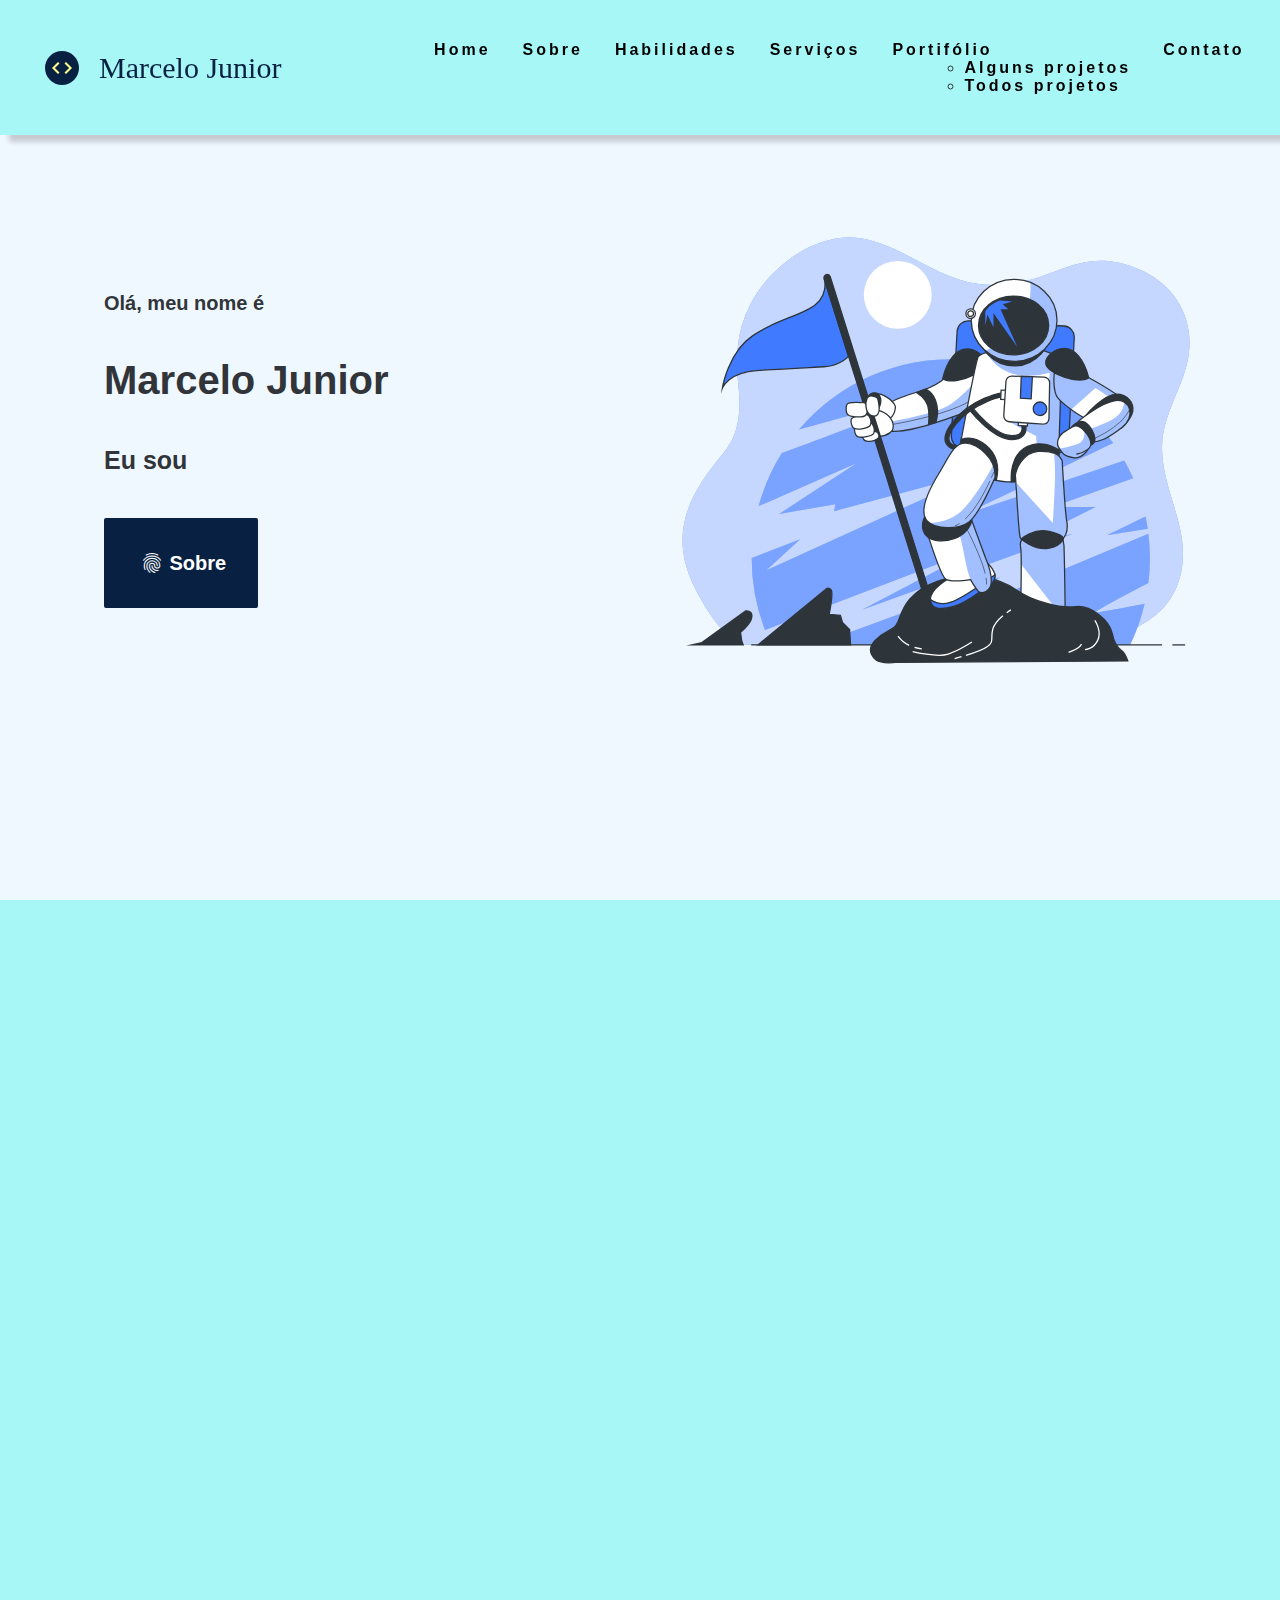
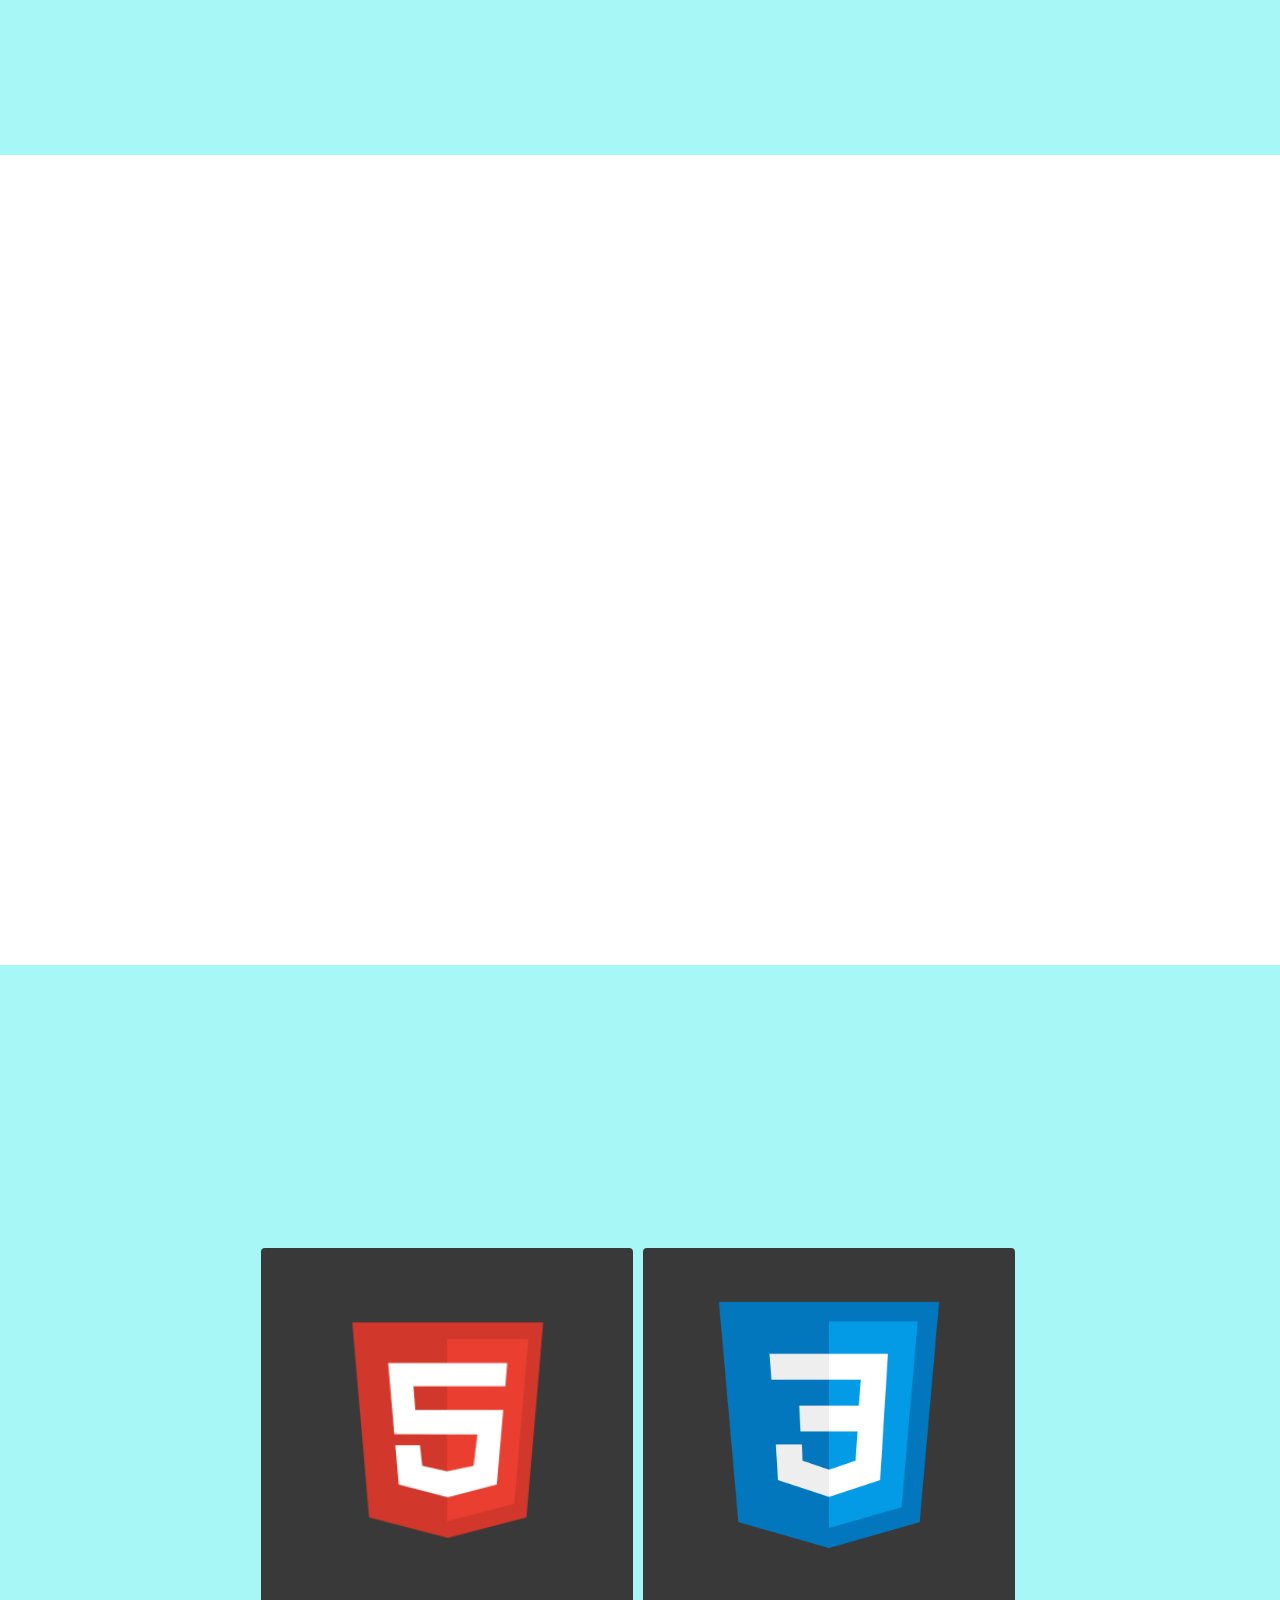
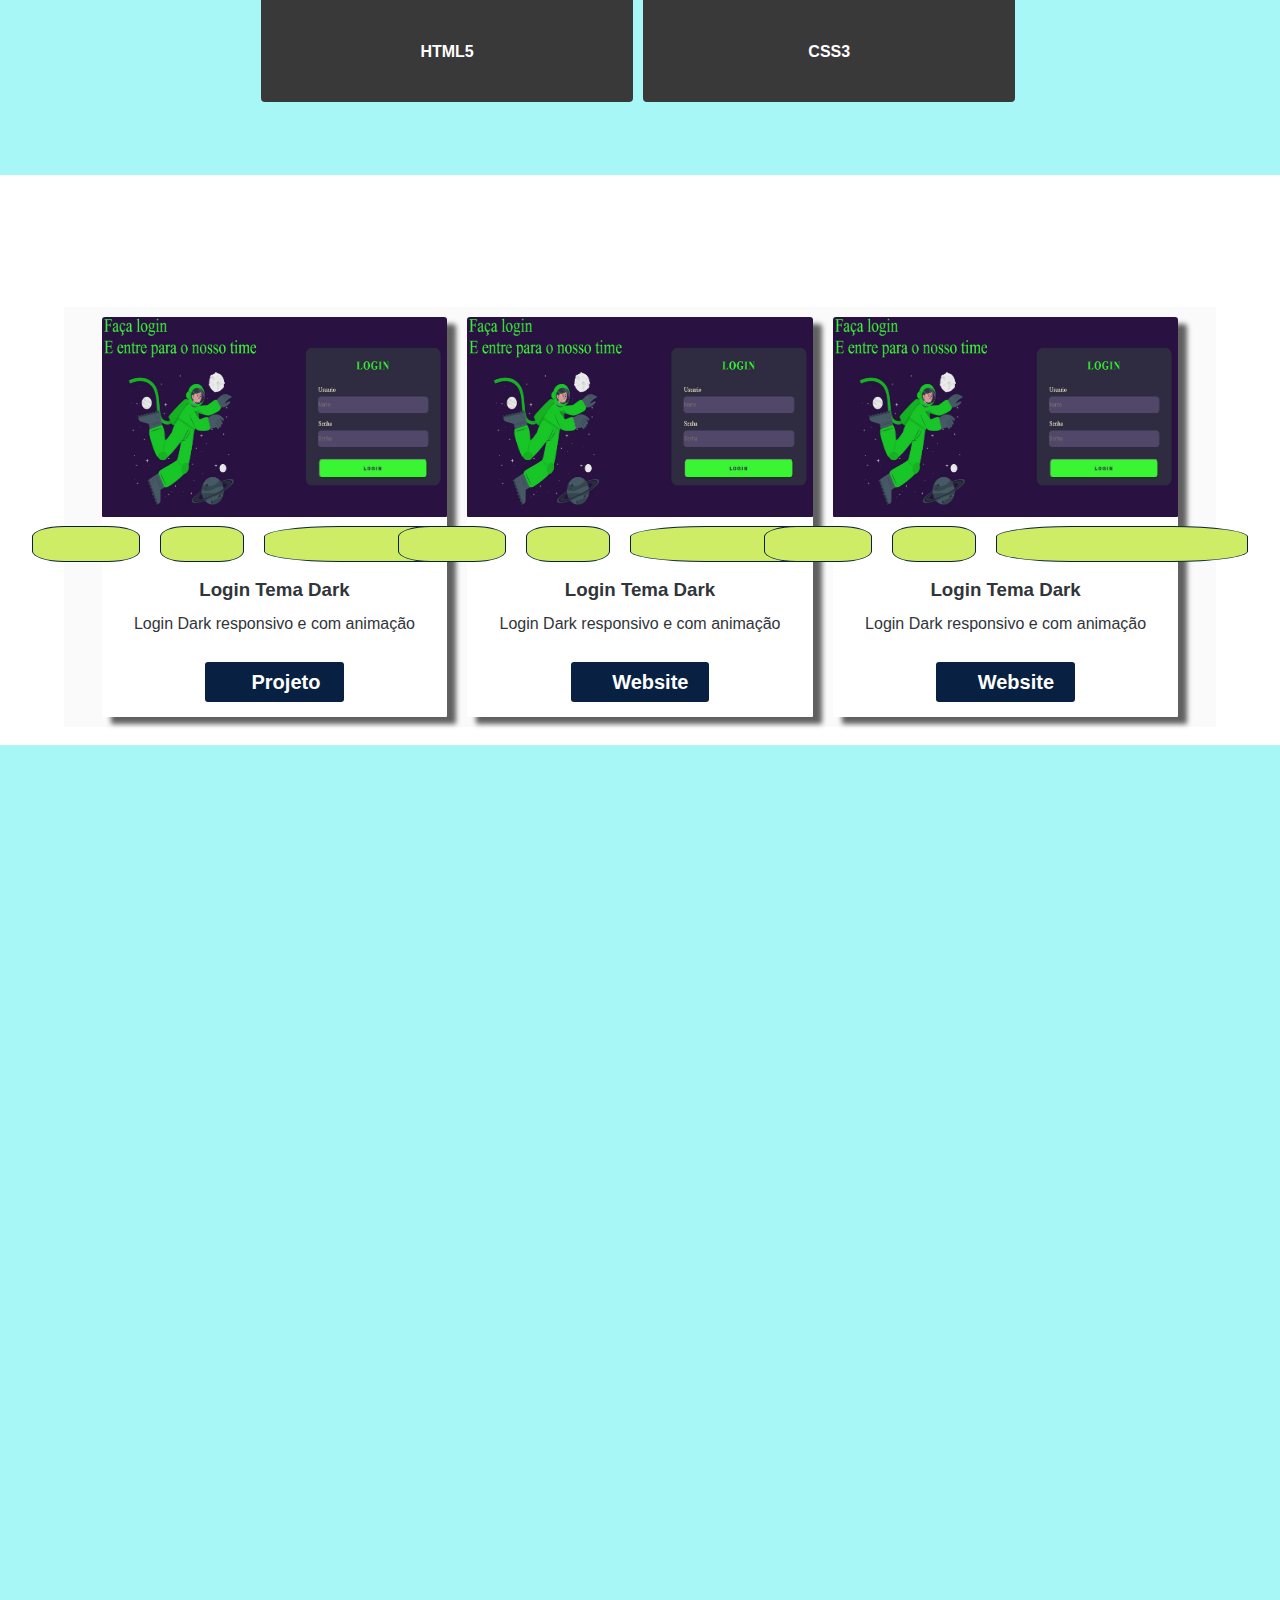
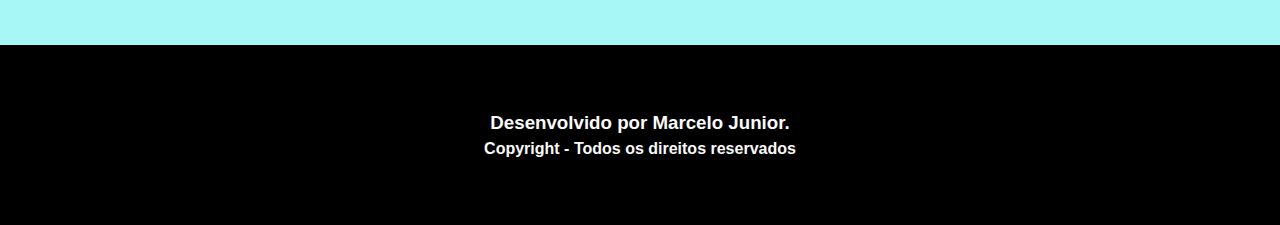
==== commit 60165350: "commit actualy" ====
--- a/index.html
+++ b/index.html
@@ -10,6 +10,7 @@
     <script src="https://cdnjs.cloudflare.com/ajax/libs/typed.js/2.0.12/typed.min.js"></script>
     <link href="https://fonts.googleapis.com/icon?family=Material+Icons"
       rel="stylesheet">
+      <link href="https://unpkg.com/aos@2.3.1/dist/aos.css" rel="stylesheet">
 </head>
 <body>
     <!--HEADER COM NAV-->
@@ -31,7 +32,13 @@
                     <li><a href="#sobreLink">Sobre</a></li>
                     <li><a href="#especialidadeLink">Habilidades</a></li>
                     <li><a href="#servicoLink">Serviços</a></li>
-                    <li><a href="#projetoPage">Portifólio</a></li>
+                    <li><a href="#">Portifólio</a>
+                        <ul>
+                            <li><a href="#projetoPage">Alguns projetos</a></li>
+                            <li><a href="">Todos projetos</a></li>
+                        </ul>
+                        
+                    </li>
                     <li><a href="#contatoLink">Contato</a></li>
                 </ul>
             </nav>
@@ -59,15 +66,15 @@
     <!--SOBRE QUEM SOU EU-->
         <div class="sobreQuemSouEu">
             <a name='sobreLink'></a>
-            <div class="sobreQuemSouEuTitulo">
+            <div class="sobreQuemSouEuTitulo" data-aos="fade-up">
                 <h2>Sobre</h2>
                 <h4>--Quem sou eu--</h4>
             </div>
-            <div  class="sobreQuemSouEuFotoEInformacao">
-                <div class="sobreQuemSouEuFotoEInformacaoFOTO">
+            <div class="sobreQuemSouEuFotoEInformacao">
+                <div class="sobreQuemSouEuFotoEInformacaoFOTO" data-aos="fade-right">
                     <img src="./img/eu2.jpg" alt="">
                 </div>
-                <div class="sobreQuemSouEuFotoEInformacaoINFO">
+                <div class="sobreQuemSouEuFotoEInformacaoINFO" data-aos="fade-left">
                     <h4>Olá! Meu nome é Marcelo Junior.</h4>
                     <h5>Eu sou Desenvolvedor Front-end Web e Mobile</h5>
                     <p>Olá, eu sou o Marcelo Junior, sou Brasileiro e nascido na cidade de Lorena-sp,
@@ -102,12 +109,12 @@
     <!--ESPECIALIDADES - HABILIDADES-->
         <div class="Especialidade">
             <a name='especialidadeLink'></a>
-            <div class="servicosTitulo">
+            <div class="servicosTitulo" data-aos="fade-up">
                 <h2>Especialidades</h2>
                 <h4><span>--</span>Que faço<span>--</span></h4>
             </div>
             <div  class="EspecialidadeTextoEItens">
-                <div class="EspecialidadeTexto">
+                <div class="EspecialidadeTexto" data-aos="fade-right">
                     <div class="EspecialidadeTextoIconTitle">
                         <span class="material-icons">school</span>
                         <h3>Habilidades & Experiências</h3>
@@ -126,7 +133,7 @@
                         </div>
                     </div>
                 </div>
-                <div class="EspecialidadeTodosItens">
+                <div class="EspecialidadeTodosItens" data-aos="fade-left">
                     <div class="EspecialidadeTodosItensItensEPorcentagens">
                         <h6>HTML</h6>
                         <span>Intermediário/Avançado</span>
@@ -175,14 +182,16 @@
     <!--SERVIÇOS-->
         <div class="servicos">
             <a name='servicoLink'></a>
-            <div class="contatoTitulo">
+            <div class="contatoTitulo" data-aos="fade-up">
                 <h2>Serviços</h2>
                 <h4><span>--</span>Meus Projetos<span>--</span></h4>
             </div>
-            <div class="HowCanIHelpList">
+
+            <div class="HowCanIHelpList" data-aos="fade-right">
                 <h3>Como eu posso te ajudar?</h3>
                 <span>Abaixo esta uma lista de ferramentas que eu utilizo em meus projetos</span>
             </div>
+
             <div class="servicosCards">
                 <div class="servicosCardsIndividual">
                     <img src="./img/html.ico" alt="">
@@ -218,14 +227,16 @@
     <!--PROJETOS-->
     <a name='projetoPage'></a>
     <div class="projeto">
-        <div class="contatoTitulo">
+        <div class="contatoTitulo" data-aos="fade-up">
             <h2 class="tituloContatos">Projetos</h2>
             <h4><span>--</span>Meus projetos<span>--</span></h4>
         </div>
-        <div class="projetTwoTitle">
+
+        <div class="projetTwoTitle" data-aos="fade-right">
             <h3 class="tituloMobile">Uma breve apresentação dos projetos realizados.</h3>
             <h3 class="SubtituloMobile">Alguns deles fazem parte do meu trabalho como freelancer e outros são projetos criados para prática de estudos.</h3>
         </div>
+        
         <div class="projectsCards">
             <div class="cards">
                 <div class="card">
@@ -276,7 +287,7 @@
                         <i class="fas fa-link fa-lg"></i>
                         <span>Website</span>
                     </a>
-                </div><!--fim card-->
+                </div>
 
                 
 
@@ -306,17 +317,20 @@
                 </div><!--fim card-->
             </div>
         </div>
+        <div class="divButtonProject" data-aos="fade-right">
+            <a href="./page/portifolio.html" class="buttonProject"> Conheça todo o portifólio</a>
+        </div>      
     </div>
 
     <!--CONTATOS-->
         <div class="contatos">
             <a name='contatoLink'></a>
-            <div class="contatoTitulo">
+            <div class="contatoTitulo" data-aos="fade-up">
                 <h2 class="tituloContatos">Contatos</h2>
                 <h4><span>--</span>Meus contatos<span>--</span></h4>
             </div>
             <div class="contatosTextoEINPUTS">
-                <div class="textoEInfo">
+                <div class="textoEInfo" data-aos="fade-right">
                     <p class="ContatoDuvidas">Caso tenha alguma dúvida, envie uma mensagem. Sua mensagem será respondida o mais breve possível.</p>
                     <div class="contatoH3P">
                         <h3>Endereço:</h3>
@@ -341,7 +355,7 @@
                         </a>
                     </div>
                 </div>
-                <div class="textoEInfoTxtINputButton">
+                <div class="textoEInfoTxtINputButton" data-aos="fade-left">
                         <form action="https://api.staticforms.xyz/submit" method="post" class="">
                             <div class="textoEInfoINput">
                                 <input type="hidden" name="accessKey" value="f917bb33-921a-4ef4-b7b9-d3a45cd96eb2">
@@ -380,7 +394,10 @@
             <H4>Copyright - Todos os direitos reservados</H4>
         </div>
     <script src="./script/script.js"></script>
-    
+    <script src="https://unpkg.com/aos@2.3.1/dist/aos.js"></script>
+    <script>
+        AOS.init();
+      </script>
 </body>
 </html>
 </body>
